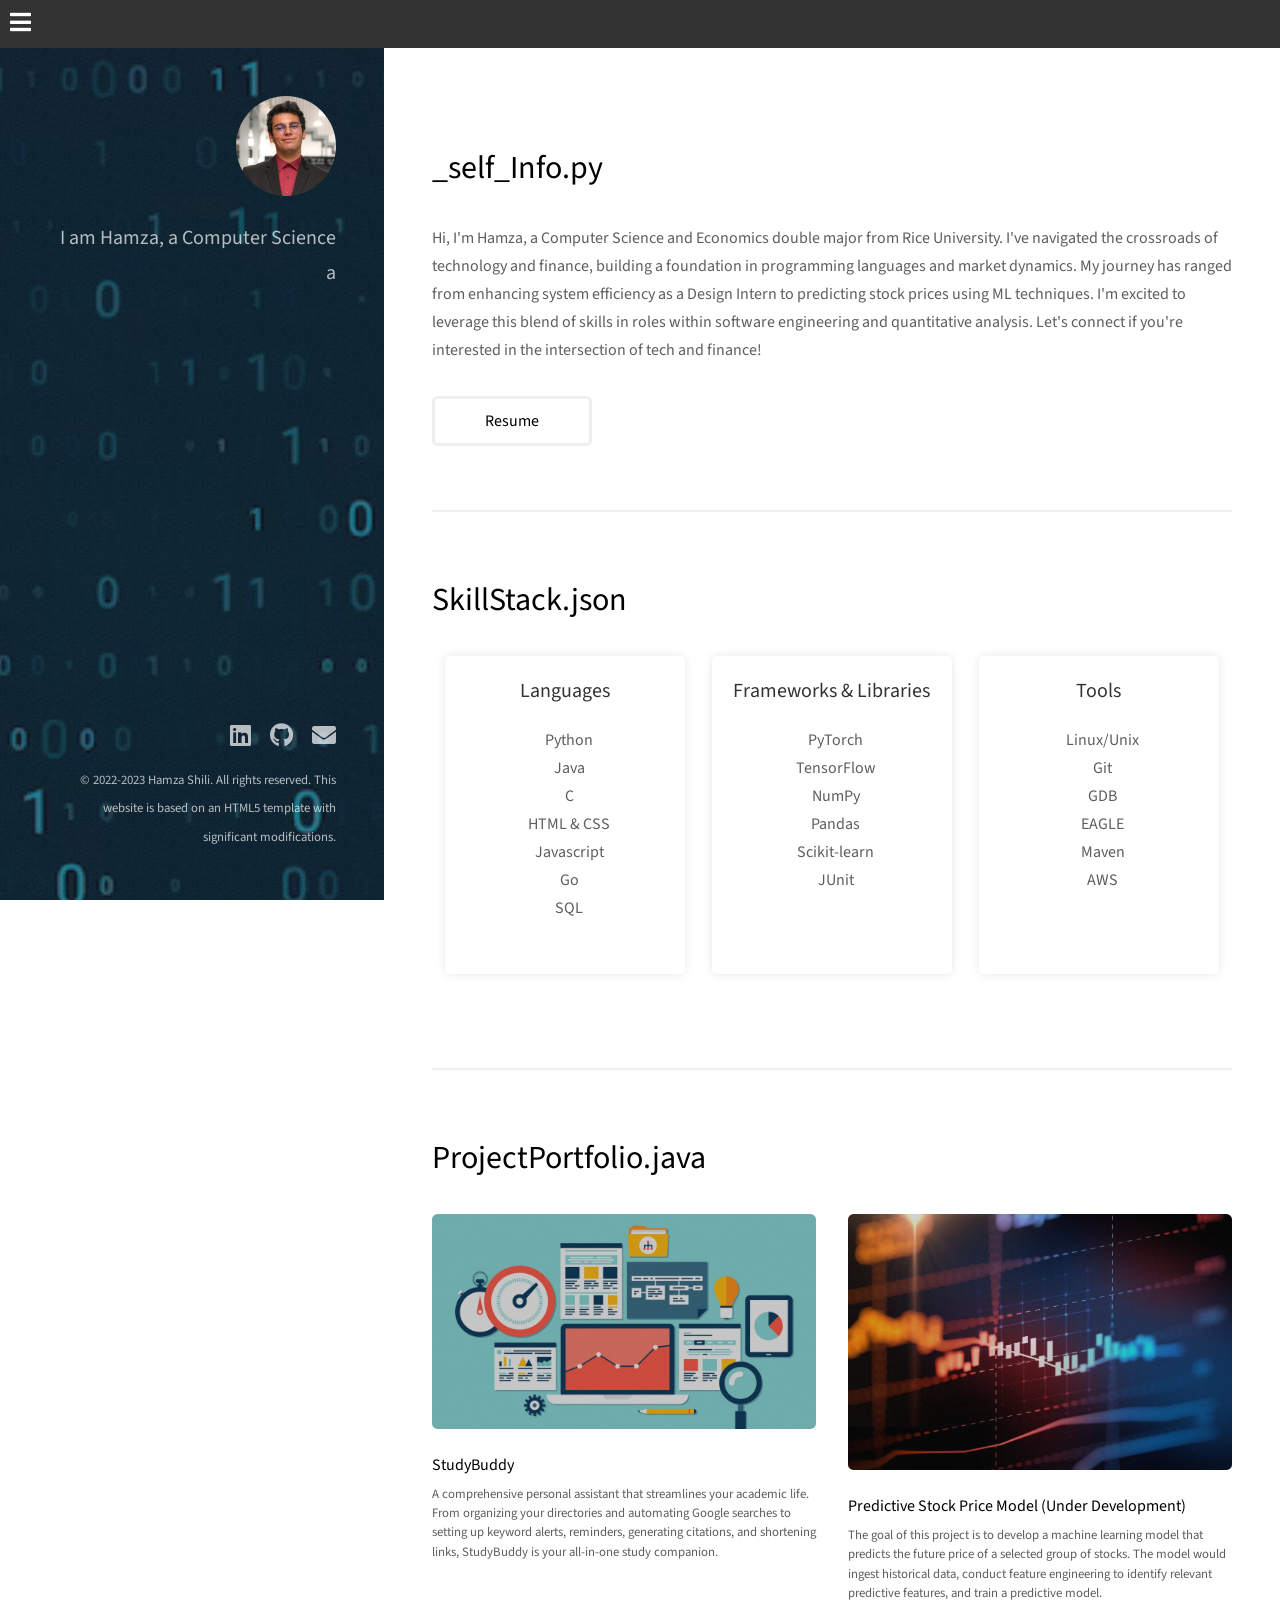
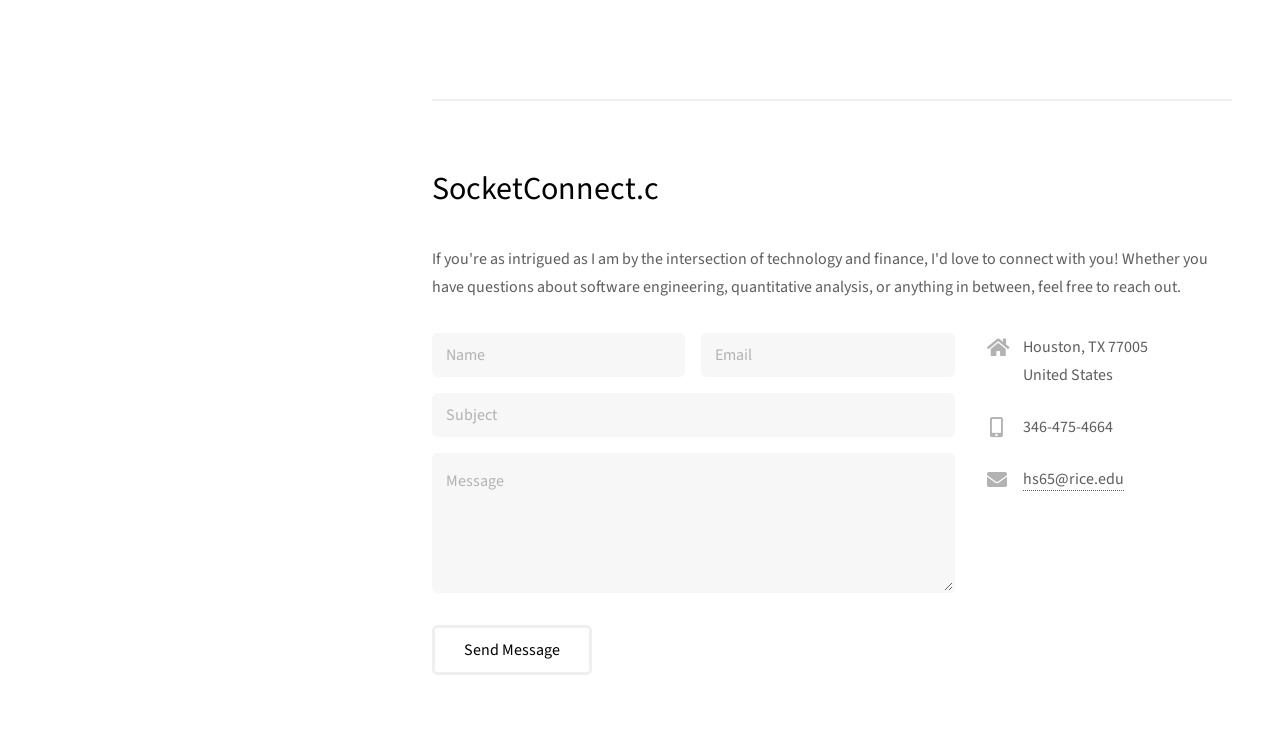
==== index.html @ 16d00c51 "final commit" ====
<!DOCTYPE HTML>

<html>
	<head>
		<title>Hamza's Code Hub</title>
		<meta charset="utf-8" />
		<meta name="viewport" content="width=device-width, initial-scale=1, user-scalable=no" />
		<link rel="stylesheet" href="assets/css/main.css" />
	</head>
	<body class="is-preload">

		<!-- Navigation -->
		<div class="sticky-navbar">
			<nav class="navbar">
				<div class="hamburger" onclick="toggleMenu()">
					<i class="fa fa-bars"></i>
				</div>
				<ul class="nav-menu" id="nav-menu">
					<li class="nav-item"><a href="#one" class="nav-link">_self_Info.py</a></li>
					<li class="nav-item"><a href="#four" class="nav-link">SkillStack.json</a></li>
					<li class="nav-item"><a href="#two" class="nav-link">ProjectPortfolio.java</a></li>
					<li class="nav-item"><a href="#three" class="nav-link">SocketConnect.c</a></li>
				</ul>
			</nav>
		</div>

		<!-- Header -->
			<header id="header">
				<div class="inner">
					<a href="#" class="image avatar"><img src="images/avatar.jpeg" alt="" /></a>
					<h1 id="typing"> </h1>
				</div>
			</header>

		<!-- Main -->
			<div id="main">

				<!-- One -->
					<section id="one">
						<header class="major">
							<h2>_self_Info.py</h2>
						</header>
						<p>
							Hi, I'm Hamza, a Computer Science and Economics double major from Rice
							 University. I've navigated the crossroads of technology and finance, 
							 building a foundation in programming languages and market dynamics. 
							 My journey has ranged from enhancing system efficiency as a Design 
							 Intern to predicting stock prices using ML techniques. I'm excited to 
							 leverage this blend of skills in roles within software engineering and 
							 quantitative analysis. Let's connect if you're interested in the intersection 
							  of tech and finance!
						</p>
						<ul class="actions">
							<li><a href="Resume Hamza Shili.pdf" class="button" target="_blank" rel="noopener">Resume</a></li>
						</ul>
					</section>

				<!-- four -->
				<section id="four">
					<header class="major">
						<h2>SkillStack.json</h2>
					</header>
					<section id="skills">
						<div class="skill-set">
							<div class="skill-card">
								<header class="minor">
									<h3>Languages</h3>
								</header>
								<ul>
									<li>Python</li>
									<li>Java</li>
									<li>C</li>
									<li>HTML & CSS</li>
									<li>Javascript</li>
									<li>Go</li>
									<li>SQL</li>
								</ul>
							</div>
							<div class="skill-card">
								<header class="minor">
									<h3>Frameworks & Libraries</h3>
								</header>
								<ul>
									<li>PyTorch</li>
									<li>TensorFlow</li>
									<li>NumPy</li>
									<li>Pandas</li>
									<li>Scikit-learn</li>
									<li>JUnit</li>
								</ul>
							</div>
							<div class="skill-card">
								<header class="minor">
									<h3>Tools</h3>
								</header>
								<ul>
									<li>Linux/Unix</li>
									<li>Git</li>
									<li>GDB</li>
									<li>EAGLE</li>
									<li>Maven</li>
									<li>AWS</li>
								</ul>
							</div>
						</div>
					</section>
				</section>

				<!-- Two -->
					<section id="two">
						<header class="major">
							<h2>ProjectPortfolio.java</h2>
						</header>
						<div class="row">
							<article class="col-6 col-12-xsmall work-item">
								<a href="https://github.com/HamzaShili65/StudyBuddy" class="image fit thumb"><img src="images/thumbs/01.jpg" alt="" /></a>
								<h3>StudyBuddy</h3>
								<p>A comprehensive personal assistant that streamlines your academic life. From organizing your directories and automating Google searches to setting up keyword alerts, reminders, generating citations, and shortening links, StudyBuddy is your all-in-one study companion.</p>
							</article>
							<article class="col-6 col-12-xsmall work-item">
								<a href="" class="image fit thumb"><img src="images/thumbs/02.jpg" alt="" /></a>
								<h3>Predictive Stock Price Model (Under Development)</h3>
								<p>The goal of this project is to develop a machine learning model that predicts the future price of a selected group of stocks. The model would ingest historical data, conduct feature engineering to identify relevant predictive features, and train a predictive model.</p>
							</article>
						</div>
					</section>

				<!-- Three -->
					<section id="three">
						<header class="major">
							<h2>SocketConnect.c</h2>
						</header>
						<p>If you're as intrigued as I am by the intersection of technology and finance, I'd love to connect with you! Whether you have questions about software engineering, quantitative analysis, or anything in between, feel free to reach out.</p>
						<div class="row">
							<div class="col-8 col-12-small">
								<form method="post" action="#">
									<div class="row gtr-uniform gtr-50">
										<div class="col-6 col-12-xsmall"><input type="text" name="name" id="name" placeholder="Name" /></div>
										<div class="col-6 col-12-xsmall"><input type="email" name="email" id="email" placeholder="Email" /></div>
										<div class="col-12 col-12-xsmall"><input type="text" name="subject" id="subject" placeholder="Subject" /></div>										<div class="col-12"><textarea name="message" id="message" placeholder="Message" rows="4"></textarea></div>
									</div>
								</form>
								<ul class="actions">
									<li><input type="submit" value="Send Message" /></li>
								</ul>
							</div>
							<div class="col-4 col-12-small">
								<ul class="labeled-icons">
									<li>
										<h3 class="icon solid fa-home"><span class="label">Address</span></h3>
										Houston, TX 77005<br />
										United States
									</li>
									<li>
										<h3 class="icon solid fa-mobile-alt"><span class="label">Phone</span></h3>
										346-475-4664
									</li>
									<li>
										<h3 class="icon solid fa-envelope"><span class="label">Email</span></h3>
										<a href="#">hs65@rice.edu</a>
									</li>
								</ul>
							</div>
						</div>

					</section>

			</div>

		<!-- Footer -->
			<footer id="footer">
				<div class="inner">
					<ul class="icons">
						<li><a href="https://www.linkedin.com/in/hamza-elmokhtar/" class="icon brands fa-linkedin"><span class="label">LinkedIn</span></a></li>
						<li><a href="https://github.com/HamzaShili65" class="icon brands fa-github"><span class="label">Github</span></a></li>
						<li><a href="mailto:hs65@rice.edu" class="icon solid fa-envelope"><span class="label">Email</span></a></li>
					</ul>
					<ul class="copyright">
						<li>&copy; 2022-2023 Hamza Shili. All rights reserved. This website is based on an HTML5 template with significant modifications.
						</li>
					</ul>
				</div>
			</footer>

		<!-- Scripts -->
			<script src="assets/js/jquery.min.js"></script>
			<script src="assets/js/jquery.poptrox.min.js"></script>
			<script src="assets/js/browser.min.js"></script>
			<script src="assets/js/breakpoints.min.js"></script>
			<script src="assets/js/util.js"></script>
			<script src="assets/js/main.js"></script>

	</body>
</html>
---- assets/css/main.css ----
@import url("fontawesome-all.min.css");
@import url("https://fonts.googleapis.com/css?family=Source+Sans+Pro:400,400italic");





html, body, div, span, applet, object,
iframe, h1, h2, h3, h4, h5, h6, p, blockquote,
pre, a, abbr, acronym, address, big, cite,
code, del, dfn, em, img, ins, kbd, q, s, samp,
small, strike, strong, sub, sup, tt, var, b,
u, i, center, dl, dt, dd, ol, ul, li, fieldset,
form, label, legend, table, caption, tbody,
tfoot, thead, tr, th, td, article, aside,
canvas, details, embed, figure, figcaption,
footer, header, hgroup, menu, nav, output, ruby,
section, summary, time, mark, audio, video {
	margin: 0;
	padding: 0;
	border: 0;
	font-size: 100%;
	font: inherit;
	vertical-align: baseline;}

article, aside, details, figcaption, figure,
footer, header, hgroup, menu, nav, section {
	display: block;}

body {
	line-height: 1;
}

ol, ul {
	list-style: none;
}

blockquote, q {
	quotes: none;
}

	blockquote:before, blockquote:after, q:before, q:after {
		content: '';
		content: none;
	}

table {
	border-collapse: collapse;
	border-spacing: 0;
}

body {
	-webkit-text-size-adjust: none;
}

mark {
	background-color: transparent;
	color: inherit;
}

input::-moz-focus-inner {
	border: 0;
	padding: 0;
}

input, select, textarea {
	-moz-appearance: none;
	-webkit-appearance: none;
	-ms-appearance: none;
	appearance: none;
}

/* Navigation bar */
.sticky-navbar {
    position: sticky;
    top: 0;
	z-index: 1;
}

.navbar {
    display: flex;
    justify-content: space-between;
    padding: 10px;
    background-color: #333;
    color: #fff;
}

.hamburger {
    cursor: pointer;
    color: #fff;
    font-size: 24px;
}

.nav-menu {
    list-style: none;
    padding-left: 0;
}


.nav-link {
    color: #fff;
    text-decoration: none;
}

/* Styles for larger screens */
@media (min-width: 769px) {
    .hamburger {
        display: block;
    }
    .nav-menu {
        display: flex;
        flex-direction: row;
        justify-content: space-between;
        align-items: left;
        width: 100%;
    }
    .nav-item {
        margin-right: 20px;
        margin-bottom: 0;
    }
}

/* Styles for small screens */
@media (max-width: 768px) {
    .hamburger {
        display: block; 
    }
	.nav-menu {
        display: flex;
        flex-direction: column;
        justify-content: space-between;
        align-items: center;
        width: 100%;
    }
    .nav-item {
        margin-right: 20px;
        margin-bottom: 0;
    }
}  

/* Skills */
.skill-set {
    display: flex;
    justify-content: space-around;
    flex-wrap: wrap;
    text-align: center;
}

.skill-card {
    background-color: #fff;
    box-shadow: 0px 0px 10px rgba(0, 0, 0, 0.1);
    border-radius: 5px;
    width: 30%;
    margin-bottom: 30px;
    padding: 20px;
    transition: transform .2s;
}

.skill-card:hover {
    transform: scale(1.03);
}

.skill-card ul {
    list-style: none;
    padding: 0;
}

.minor h3 {
    color: #333;
}

@media (max-width: 768px) {
    .skill-card {
        width: 90%;
    }
}

/* Basic */

	html {
		box-sizing: border-box;
	}

	*, *:before, *:after {
		box-sizing: inherit;
	}

	body {
		background: #fff;
	}

		body.is-preload *, body.is-preload *:before, body.is-preload *:after {
			-moz-animation: none !important;
			-webkit-animation: none !important;
			-ms-animation: none !important;
			animation: none !important;
			-moz-transition: none !important;
			-webkit-transition: none !important;
			-ms-transition: none !important;
			transition: none !important;
		}

	body, input, select, textarea {
		color: #5f5d5d;
		font-family: "Source Sans Pro", Helvetica, sans-serif;
		font-size: 16pt;
		font-weight: 400;
		line-height: 1.75em;
	}

	a {
		-moz-transition: color 0.2s ease-in-out, border-color 0.2s ease-in-out;
		-webkit-transition: color 0.2s ease-in-out, border-color 0.2s ease-in-out;
		-ms-transition: color 0.2s ease-in-out, border-color 0.2s ease-in-out;
		transition: color 0.2s ease-in-out, border-color 0.2s ease-in-out;
		border-bottom: dotted 1px;
		color: #bb9c22;
		text-decoration: none;
	}

		a:hover {
			border-bottom-color: transparent;
			color: #bb9c22 !important;
			text-decoration: none;
		}

	strong, b {
		color: black;
		font-weight: 400;
	}

	em, i {
		font-style: italic;
	}

	p {
		margin: 0 0 2em 0;
	}

	h1, h2, h3, h4, h5, h6 {
		color: black;
		font-weight: 400;
		line-height: 1em;
		margin: 0 0 1em 0;
	}

		h1 a, h2 a, h3 a, h4 a, h5 a, h6 a {
			color: inherit;
			text-decoration: none;
		}

	h1 {
		font-size: 2em;
		line-height: 1.5em;
	}

	h2 {
		font-size: 1.5em;
		line-height: 1.5em;
	}

	h3 {
		font-size: 1.25em;
		line-height: 1.5em;
	}

	h4 {
		font-size: 1.1em;
		line-height: 1.5em;
	}

	h5 {
		font-size: 0.9em;
		line-height: 1.5em;
	}

	h6 {
		font-size: 0.7em;
		line-height: 1.5em;
	}

	sub {
		font-size: 0.8em;
		position: relative;
		top: 0.5em;
	}

	sup {
		font-size: 0.8em;
		position: relative;
		top: -0.5em;
	}

	hr {
		border: 0;
		border-bottom: solid 2px #efefef;
		margin: 2em 0;
	}

		hr.major {
			margin: 3em 0;
		}

	blockquote {
		border-left: solid 6px #efefef;
		font-style: italic;
		margin: 0 0 2em 0;
		padding: 0.5em 0 0.5em 1.5em;
	}

	code {
		background: #f7f7f7;
		border-radius: 0.35em;
		border: solid 2px #efefef;
		font-family: "Courier New", monospace;
		font-size: 0.9em;
		margin: 0 0.25em;
		padding: 0.25em 0.65em;
	}

	pre {
		-webkit-overflow-scrolling: touch;
		font-family: "Courier New", monospace;
		font-size: 0.9em;
		margin: 0 0 2em 0;
	}

		pre code {
			display: block;
			line-height: 1.75em;
			padding: 1em 1.5em;
			overflow-x: auto;
		}

	.align-left {
		text-align: left;
	}

	.align-center {
		text-align: center;
	}

	.align-right {
		text-align: right;
	}

/* Container */

	.container {
		margin: 0 auto;
		max-width: calc(100% - 4em);
		width: 100%;
	}

		.container.xsmall {
			width: 25%;
		}

		.container.small {
			width: 50%;
		}

		.container.medium {
			width: 75%;
		}

		.container.large {
			width: 125%;
		}

		.container.xlarge {
			width: 150%;
		}

		.container.max {
			width: 100%;
		}

		@media screen and (max-width: 980px) {

			.container {
				width: 100% !important;
				max-width: 100% !important;
			}

		}

		@media screen and (max-width: 480px) {

			.container {
				max-width: calc(100% - 3em);
			}

		}

/* Row */

	.row {
		display: flex;
		flex-wrap: wrap;
		box-sizing: border-box;
		align-items: stretch;
	}

		.row > * {
			box-sizing: border-box;
		}

		.row.gtr-uniform > * > :last-child {
			margin-bottom: 0;
		}

		.row.aln-left {
			justify-content: flex-start;
		}

		.row.aln-center {
			justify-content: center;
		}

		.row.aln-right {
			justify-content: flex-end;
		}

		.row.aln-top {
			align-items: flex-start;
		}

		.row.aln-middle {
			align-items: center;
		}

		.row.aln-bottom {
			align-items: flex-end;
		}

		.row > .imp {
			order: -1;
		}

		.row > .col-1 {
			width: 8.33333%;
		}

		.row > .off-1 {
			margin-left: 8.33333%;
		}

		.row > .col-2 {
			width: 16.66667%;
		}

		.row > .off-2 {
			margin-left: 16.66667%;
		}

		.row > .col-3 {
			width: 25%;
		}

		.row > .off-3 {
			margin-left: 25%;
		}

		.row > .col-4 {
			width: 33.33333%;
		}

		.row > .off-4 {
			margin-left: 33.33333%;
		}

		.row > .col-5 {
			width: 41.66667%;
		}

		.row > .off-5 {
			margin-left: 41.66667%;
		}

		.row > .col-6 {
			width: 50%;
		}

		.row > .off-6 {
			margin-left: 50%;
		}

		.row > .col-7 {
			width: 58.33333%;
		}

		.row > .off-7 {
			margin-left: 58.33333%;
		}

		.row > .col-8 {
			width: 66.66667%;
		}

		.row > .off-8 {
			margin-left: 66.66667%;
		}

		.row > .col-9 {
			width: 75%;
		}

		.row > .off-9 {
			margin-left: 75%;
		}

		.row > .col-10 {
			width: 83.33333%;
		}

		.row > .off-10 {
			margin-left: 83.33333%;
		}

		.row > .col-11 {
			width: 91.66667%;
		}

		.row > .off-11 {
			margin-left: 91.66667%;
		}

		.row > .col-12 {
			width: 100%;
		}

		.row > .off-12 {
			margin-left: 100%;
		}

		.row.gtr-0 {
			margin-top: 0;
			margin-left: 0em;
		}

			.row.gtr-0 > * {
				padding: 0 0 0 0em;
			}

			.row.gtr-0.gtr-uniform {
				margin-top: 0em;
			}

				.row.gtr-0.gtr-uniform > * {
					padding-top: 0em;
				}

		.row.gtr-25 {
			margin-top: 0;
			margin-left: -0.625em;
		}

			.row.gtr-25 > * {
				padding: 0 0 0 0.625em;
			}

			.row.gtr-25.gtr-uniform {
				margin-top: -0.625em;
			}

				.row.gtr-25.gtr-uniform > * {
					padding-top: 0.625em;
				}

		.row.gtr-50 {
			margin-top: 0;
			margin-left: -1.25em;
		}

			.row.gtr-50 > * {
				padding: 0 0 0 1.25em;
			}

			.row.gtr-50.gtr-uniform {
				margin-top: -1.25em;
			}

				.row.gtr-50.gtr-uniform > * {
					padding-top: 1.25em;
				}

		.row {
			margin-top: 0;
			margin-left: -2.5em;
		}

			.row > * {
				padding: 0 0 0 2.5em;
			}

			.row.gtr-uniform {
				margin-top: -2.5em;
			}

				.row.gtr-uniform > * {
					padding-top: 2.5em;
				}

		.row.gtr-150 {
			margin-top: 0;
			margin-left: -3.75em;
		}

			.row.gtr-150 > * {
				padding: 0 0 0 3.75em;
			}

			.row.gtr-150.gtr-uniform {
				margin-top: -3.75em;
			}

				.row.gtr-150.gtr-uniform > * {
					padding-top: 3.75em;
				}

		.row.gtr-200 {
			margin-top: 0;
			margin-left: -5em;
		}

			.row.gtr-200 > * {
				padding: 0 0 0 5em;
			}

			.row.gtr-200.gtr-uniform {
				margin-top: -5em;
			}

				.row.gtr-200.gtr-uniform > * {
					padding-top: 5em;
				}

		@media screen and (max-width: 1800px) {

			.row {
				display: flex;
				flex-wrap: wrap;
				box-sizing: border-box;
				align-items: stretch;
			}

				.row > * {
					box-sizing: border-box;
				}

				.row.gtr-uniform > * > :last-child {
					margin-bottom: 0;
				}

				.row.aln-left {
					justify-content: flex-start;
				}

				.row.aln-center {
					justify-content: center;
				}

				.row.aln-right {
					justify-content: flex-end;
				}

				.row.aln-top {
					align-items: flex-start;
				}

				.row.aln-middle {
					align-items: center;
				}

				.row.aln-bottom {
					align-items: flex-end;
				}

				.row > .imp-xlarge {
					order: -1;
				}

				.row > .col-1-xlarge {
					width: 8.33333%;
				}

				.row > .off-1-xlarge {
					margin-left: 8.33333%;
				}

				.row > .col-2-xlarge {
					width: 16.66667%;
				}

				.row > .off-2-xlarge {
					margin-left: 16.66667%;
				}

				.row > .col-3-xlarge {
					width: 25%;
				}

				.row > .off-3-xlarge {
					margin-left: 25%;
				}

				.row > .col-4-xlarge {
					width: 33.33333%;
				}

				.row > .off-4-xlarge {
					margin-left: 33.33333%;
				}

				.row > .col-5-xlarge {
					width: 41.66667%;
				}

				.row > .off-5-xlarge {
					margin-left: 41.66667%;
				}

				.row > .col-6-xlarge {
					width: 50%;
				}

				.row > .off-6-xlarge {
					margin-left: 50%;
				}

				.row > .col-7-xlarge {
					width: 58.33333%;
				}

				.row > .off-7-xlarge {
					margin-left: 58.33333%;
				}

				.row > .col-8-xlarge {
					width: 66.66667%;
				}

				.row > .off-8-xlarge {
					margin-left: 66.66667%;
				}

				.row > .col-9-xlarge {
					width: 75%;
				}

				.row > .off-9-xlarge {
					margin-left: 75%;
				}

				.row > .col-10-xlarge {
					width: 83.33333%;
				}

				.row > .off-10-xlarge {
					margin-left: 83.33333%;
				}

				.row > .col-11-xlarge {
					width: 91.66667%;
				}

				.row > .off-11-xlarge {
					margin-left: 91.66667%;
				}

				.row > .col-12-xlarge {
					width: 100%;
				}

				.row > .off-12-xlarge {
					margin-left: 100%;
				}

				.row.gtr-0 {
					margin-top: 0;
					margin-left: 0em;
				}

					.row.gtr-0 > * {
						padding: 0 0 0 0em;
					}

					.row.gtr-0.gtr-uniform {
						margin-top: 0em;
					}

						.row.gtr-0.gtr-uniform > * {
							padding-top: 0em;
						}

				.row.gtr-25 {
					margin-top: 0;
					margin-left: -0.625em;
				}

					.row.gtr-25 > * {
						padding: 0 0 0 0.625em;
					}

					.row.gtr-25.gtr-uniform {
						margin-top: -0.625em;
					}

						.row.gtr-25.gtr-uniform > * {
							padding-top: 0.625em;
						}

				.row.gtr-50 {
					margin-top: 0;
					margin-left: -1.25em;
				}

					.row.gtr-50 > * {
						padding: 0 0 0 1.25em;
					}

					.row.gtr-50.gtr-uniform {
						margin-top: -1.25em;
					}

						.row.gtr-50.gtr-uniform > * {
							padding-top: 1.25em;
						}

				.row {
					margin-top: 0;
					margin-left: -2.5em;
				}

					.row > * {
						padding: 0 0 0 2.5em;
					}

					.row.gtr-uniform {
						margin-top: -2.5em;
					}

						.row.gtr-uniform > * {
							padding-top: 2.5em;
						}

				.row.gtr-150 {
					margin-top: 0;
					margin-left: -3.75em;
				}

					.row.gtr-150 > * {
						padding: 0 0 0 3.75em;
					}

					.row.gtr-150.gtr-uniform {
						margin-top: -3.75em;
					}

						.row.gtr-150.gtr-uniform > * {
							padding-top: 3.75em;
						}

				.row.gtr-200 {
					margin-top: 0;
					margin-left: -5em;
				}

					.row.gtr-200 > * {
						padding: 0 0 0 5em;
					}

					.row.gtr-200.gtr-uniform {
						margin-top: -5em;
					}

						.row.gtr-200.gtr-uniform > * {
							padding-top: 5em;
						}

		}

		@media screen and (max-width: 1280px) {

			.row {
				display: flex;
				flex-wrap: wrap;
				box-sizing: border-box;
				align-items: stretch;
			}

				.row > * {
					box-sizing: border-box;
				}

				.row.gtr-uniform > * > :last-child {
					margin-bottom: 0;
				}

				.row.aln-left {
					justify-content: flex-start;
				}

				.row.aln-center {
					justify-content: center;
				}

				.row.aln-right {
					justify-content: flex-end;
				}

				.row.aln-top {
					align-items: flex-start;
				}

				.row.aln-middle {
					align-items: center;
				}

				.row.aln-bottom {
					align-items: flex-end;
				}

				.row > .imp-large {
					order: -1;
				}

				.row > .col-1-large {
					width: 8.33333%;
				}

				.row > .off-1-large {
					margin-left: 8.33333%;
				}

				.row > .col-2-large {
					width: 16.66667%;
				}

				.row > .off-2-large {
					margin-left: 16.66667%;
				}

				.row > .col-3-large {
					width: 25%;
				}

				.row > .off-3-large {
					margin-left: 25%;
				}

				.row > .col-4-large {
					width: 33.33333%;
				}

				.row > .off-4-large {
					margin-left: 33.33333%;
				}

				.row > .col-5-large {
					width: 41.66667%;
				}

				.row > .off-5-large {
					margin-left: 41.66667%;
				}

				.row > .col-6-large {
					width: 50%;
				}

				.row > .off-6-large {
					margin-left: 50%;
				}

				.row > .col-7-large {
					width: 58.33333%;
				}

				.row > .off-7-large {
					margin-left: 58.33333%;
				}

				.row > .col-8-large {
					width: 66.66667%;
				}

				.row > .off-8-large {
					margin-left: 66.66667%;
				}

				.row > .col-9-large {
					width: 75%;
				}

				.row > .off-9-large {
					margin-left: 75%;
				}

				.row > .col-10-large {
					width: 83.33333%;
				}

				.row > .off-10-large {
					margin-left: 83.33333%;
				}

				.row > .col-11-large {
					width: 91.66667%;
				}

				.row > .off-11-large {
					margin-left: 91.66667%;
				}

				.row > .col-12-large {
					width: 100%;
				}

				.row > .off-12-large {
					margin-left: 100%;
				}

				.row.gtr-0 {
					margin-top: 0;
					margin-left: 0em;
				}

					.row.gtr-0 > * {
						padding: 0 0 0 0em;
					}

					.row.gtr-0.gtr-uniform {
						margin-top: 0em;
					}

						.row.gtr-0.gtr-uniform > * {
							padding-top: 0em;
						}

				.row.gtr-25 {
					margin-top: 0;
					margin-left: -0.5em;
				}

					.row.gtr-25 > * {
						padding: 0 0 0 0.5em;
					}

					.row.gtr-25.gtr-uniform {
						margin-top: -0.5em;
					}

						.row.gtr-25.gtr-uniform > * {
							padding-top: 0.5em;
						}

				.row.gtr-50 {
					margin-top: 0;
					margin-left: -1em;
				}

					.row.gtr-50 > * {
						padding: 0 0 0 1em;
					}

					.row.gtr-50.gtr-uniform {
						margin-top: -1em;
					}

						.row.gtr-50.gtr-uniform > * {
							padding-top: 1em;
						}

				.row {
					margin-top: 0;
					margin-left: -2em;
				}

					.row > * {
						padding: 0 0 0 2em;
					}

					.row.gtr-uniform {
						margin-top: -2em;
					}

						.row.gtr-uniform > * {
							padding-top: 2em;
						}

				.row.gtr-150 {
					margin-top: 0;
					margin-left: -3em;
				}

					.row.gtr-150 > * {
						padding: 0 0 0 3em;
					}

					.row.gtr-150.gtr-uniform {
						margin-top: -3em;
					}

						.row.gtr-150.gtr-uniform > * {
							padding-top: 3em;
						}

				.row.gtr-200 {
					margin-top: 0;
					margin-left: -4em;
				}

					.row.gtr-200 > * {
						padding: 0 0 0 4em;
					}

					.row.gtr-200.gtr-uniform {
						margin-top: -4em;
					}

						.row.gtr-200.gtr-uniform > * {
							padding-top: 4em;
						}

		}

		@media screen and (max-width: 980px) {

			.row {
				display: flex;
				flex-wrap: wrap;
				box-sizing: border-box;
				align-items: stretch;
			}

				.row > * {
					box-sizing: border-box;
				}

				.row.gtr-uniform > * > :last-child {
					margin-bottom: 0;
				}

				.row.aln-left {
					justify-content: flex-start;
				}

				.row.aln-center {
					justify-content: center;
				}

				.row.aln-right {
					justify-content: flex-end;
				}

				.row.aln-top {
					align-items: flex-start;
				}

				.row.aln-middle {
					align-items: center;
				}

				.row.aln-bottom {
					align-items: flex-end;
				}

				.row > .imp-medium {
					order: -1;
				}

				.row > .col-1-medium {
					width: 8.33333%;
				}

				.row > .off-1-medium {
					margin-left: 8.33333%;
				}

				.row > .col-2-medium {
					width: 16.66667%;
				}

				.row > .off-2-medium {
					margin-left: 16.66667%;
				}

				.row > .col-3-medium {
					width: 25%;
				}

				.row > .off-3-medium {
					margin-left: 25%;
				}

				.row > .col-4-medium {
					width: 33.33333%;
				}

				.row > .off-4-medium {
					margin-left: 33.33333%;
				}

				.row > .col-5-medium {
					width: 41.66667%;
				}

				.row > .off-5-medium {
					margin-left: 41.66667%;
				}

				.row > .col-6-medium {
					width: 50%;
				}

				.row > .off-6-medium {
					margin-left: 50%;
				}

				.row > .col-7-medium {
					width: 58.33333%;
				}

				.row > .off-7-medium {
					margin-left: 58.33333%;
				}

				.row > .col-8-medium {
					width: 66.66667%;
				}

				.row > .off-8-medium {
					margin-left: 66.66667%;
				}

				.row > .col-9-medium {
					width: 75%;
				}

				.row > .off-9-medium {
					margin-left: 75%;
				}

				.row > .col-10-medium {
					width: 83.33333%;
				}

				.row > .off-10-medium {
					margin-left: 83.33333%;
				}

				.row > .col-11-medium {
					width: 91.66667%;
				}

				.row > .off-11-medium {
					margin-left: 91.66667%;
				}

				.row > .col-12-medium {
					width: 100%;
				}

				.row > .off-12-medium {
					margin-left: 100%;
				}

				.row.gtr-0 {
					margin-top: 0;
					margin-left: 0em;
				}

					.row.gtr-0 > * {
						padding: 0 0 0 0em;
					}

					.row.gtr-0.gtr-uniform {
						margin-top: 0em;
					}

						.row.gtr-0.gtr-uniform > * {
							padding-top: 0em;
						}

				.row.gtr-25 {
					margin-top: 0;
					margin-left: -0.5em;
				}

					.row.gtr-25 > * {
						padding: 0 0 0 0.5em;
					}

					.row.gtr-25.gtr-uniform {
						margin-top: -0.5em;
					}

						.row.gtr-25.gtr-uniform > * {
							padding-top: 0.5em;
						}

				.row.gtr-50 {
					margin-top: 0;
					margin-left: -1em;
				}

					.row.gtr-50 > * {
						padding: 0 0 0 1em;
					}

					.row.gtr-50.gtr-uniform {
						margin-top: -1em;
					}

						.row.gtr-50.gtr-uniform > * {
							padding-top: 1em;
						}

				.row {
					margin-top: 0;
					margin-left: -2em;
				}

					.row > * {
						padding: 0 0 0 2em;
					}

					.row.gtr-uniform {
						margin-top: -2em;
					}

						.row.gtr-uniform > * {
							padding-top: 2em;
						}

				.row.gtr-150 {
					margin-top: 0;
					margin-left: -3em;
				}

					.row.gtr-150 > * {
						padding: 0 0 0 3em;
					}

					.row.gtr-150.gtr-uniform {
						margin-top: -3em;
					}

						.row.gtr-150.gtr-uniform > * {
							padding-top: 3em;
						}

				.row.gtr-200 {
					margin-top: 0;
					margin-left: -4em;
				}

					.row.gtr-200 > * {
						padding: 0 0 0 4em;
					}

					.row.gtr-200.gtr-uniform {
						margin-top: -4em;
					}

						.row.gtr-200.gtr-uniform > * {
							padding-top: 4em;
						}

		}

		@media screen and (max-width: 736px) {

			.row {
				display: flex;
				flex-wrap: wrap;
				box-sizing: border-box;
				align-items: stretch;
			}

				.row > * {
					box-sizing: border-box;
				}

				.row.gtr-uniform > * > :last-child {
					margin-bottom: 0;
				}

				.row.aln-left {
					justify-content: flex-start;
				}

				.row.aln-center {
					justify-content: center;
				}

				.row.aln-right {
					justify-content: flex-end;
				}

				.row.aln-top {
					align-items: flex-start;
				}

				.row.aln-middle {
					align-items: center;
				}

				.row.aln-bottom {
					align-items: flex-end;
				}

				.row > .imp-small {
					order: -1;
				}

				.row > .col-1-small {
					width: 8.33333%;
				}

				.row > .off-1-small {
					margin-left: 8.33333%;
				}

				.row > .col-2-small {
					width: 16.66667%;
				}

				.row > .off-2-small {
					margin-left: 16.66667%;
				}

				.row > .col-3-small {
					width: 25%;
				}

				.row > .off-3-small {
					margin-left: 25%;
				}

				.row > .col-4-small {
					width: 33.33333%;
				}

				.row > .off-4-small {
					margin-left: 33.33333%;
				}

				.row > .col-5-small {
					width: 41.66667%;
				}

				.row > .off-5-small {
					margin-left: 41.66667%;
				}

				.row > .col-6-small {
					width: 50%;
				}

				.row > .off-6-small {
					margin-left: 50%;
				}

				.row > .col-7-small {
					width: 58.33333%;
				}

				.row > .off-7-small {
					margin-left: 58.33333%;
				}

				.row > .col-8-small {
					width: 66.66667%;
				}

				.row > .off-8-small {
					margin-left: 66.66667%;
				}

				.row > .col-9-small {
					width: 75%;
				}

				.row > .off-9-small {
					margin-left: 75%;
				}

				.row > .col-10-small {
					width: 83.33333%;
				}

				.row > .off-10-small {
					margin-left: 83.33333%;
				}

				.row > .col-11-small {
					width: 91.66667%;
				}

				.row > .off-11-small {
					margin-left: 91.66667%;
				}

				.row > .col-12-small {
					width: 100%;
				}

				.row > .off-12-small {
					margin-left: 100%;
				}

				.row.gtr-0 {
					margin-top: 0;
					margin-left: 0em;
				}

					.row.gtr-0 > * {
						padding: 0 0 0 0em;
					}

					.row.gtr-0.gtr-uniform {
						margin-top: 0em;
					}

						.row.gtr-0.gtr-uniform > * {
							padding-top: 0em;
						}

				.row.gtr-25 {
					margin-top: 0;
					margin-left: -0.375em;
				}

					.row.gtr-25 > * {
						padding: 0 0 0 0.375em;
					}

					.row.gtr-25.gtr-uniform {
						margin-top: -0.375em;
					}

						.row.gtr-25.gtr-uniform > * {
							padding-top: 0.375em;
						}

				.row.gtr-50 {
					margin-top: 0;
					margin-left: -0.75em;
				}

					.row.gtr-50 > * {
						padding: 0 0 0 0.75em;
					}

					.row.gtr-50.gtr-uniform {
						margin-top: -0.75em;
					}

						.row.gtr-50.gtr-uniform > * {
							padding-top: 0.75em;
						}

				.row {
					margin-top: 0;
					margin-left: -1.5em;
				}

					.row > * {
						padding: 0 0 0 1.5em;
					}

					.row.gtr-uniform {
						margin-top: -1.5em;
					}

						.row.gtr-uniform > * {
							padding-top: 1.5em;
						}

				.row.gtr-150 {
					margin-top: 0;
					margin-left: -2.25em;
				}

					.row.gtr-150 > * {
						padding: 0 0 0 2.25em;
					}

					.row.gtr-150.gtr-uniform {
						margin-top: -2.25em;
					}

						.row.gtr-150.gtr-uniform > * {
							padding-top: 2.25em;
						}

				.row.gtr-200 {
					margin-top: 0;
					margin-left: -3em;
				}

					.row.gtr-200 > * {
						padding: 0 0 0 3em;
					}

					.row.gtr-200.gtr-uniform {
						margin-top: -3em;
					}

						.row.gtr-200.gtr-uniform > * {
							padding-top: 3em;
						}

		}

		@media screen and (max-width: 480px) {

			.row {
				display: flex;
				flex-wrap: wrap;
				box-sizing: border-box;
				align-items: stretch;
			}

				.row > * {
					box-sizing: border-box;
				}

				.row.gtr-uniform > * > :last-child {
					margin-bottom: 0;
				}

				.row.aln-left {
					justify-content: flex-start;
				}

				.row.aln-center {
					justify-content: center;
				}

				.row.aln-right {
					justify-content: flex-end;
				}

				.row.aln-top {
					align-items: flex-start;
				}

				.row.aln-middle {
					align-items: center;
				}

				.row.aln-bottom {
					align-items: flex-end;
				}

				.row > .imp-xsmall {
					order: -1;
				}

				.row > .col-1-xsmall {
					width: 8.33333%;
				}

				.row > .off-1-xsmall {
					margin-left: 8.33333%;
				}

				.row > .col-2-xsmall {
					width: 16.66667%;
				}

				.row > .off-2-xsmall {
					margin-left: 16.66667%;
				}

				.row > .col-3-xsmall {
					width: 25%;
				}

				.row > .off-3-xsmall {
					margin-left: 25%;
				}

				.row > .col-4-xsmall {
					width: 33.33333%;
				}

				.row > .off-4-xsmall {
					margin-left: 33.33333%;
				}

				.row > .col-5-xsmall {
					width: 41.66667%;
				}

				.row > .off-5-xsmall {
					margin-left: 41.66667%;
				}

				.row > .col-6-xsmall {
					width: 50%;
				}

				.row > .off-6-xsmall {
					margin-left: 50%;
				}

				.row > .col-7-xsmall {
					width: 58.33333%;
				}

				.row > .off-7-xsmall {
					margin-left: 58.33333%;
				}

				.row > .col-8-xsmall {
					width: 66.66667%;
				}

				.row > .off-8-xsmall {
					margin-left: 66.66667%;
				}

				.row > .col-9-xsmall {
					width: 75%;
				}

				.row > .off-9-xsmall {
					margin-left: 75%;
				}

				.row > .col-10-xsmall {
					width: 83.33333%;
				}

				.row > .off-10-xsmall {
					margin-left: 83.33333%;
				}

				.row > .col-11-xsmall {
					width: 91.66667%;
				}

				.row > .off-11-xsmall {
					margin-left: 91.66667%;
				}

				.row > .col-12-xsmall {
					width: 100%;
				}

				.row > .off-12-xsmall {
					margin-left: 100%;
				}

				.row.gtr-0 {
					margin-top: 0;
					margin-left: 0em;
				}

					.row.gtr-0 > * {
						padding: 0 0 0 0em;
					}

					.row.gtr-0.gtr-uniform {
						margin-top: 0em;
					}

						.row.gtr-0.gtr-uniform > * {
							padding-top: 0em;
						}

				.row.gtr-25 {
					margin-top: 0;
					margin-left: -0.375em;
				}

					.row.gtr-25 > * {
						padding: 0 0 0 0.375em;
					}

					.row.gtr-25.gtr-uniform {
						margin-top: -0.375em;
					}

						.row.gtr-25.gtr-uniform > * {
							padding-top: 0.375em;
						}

				.row.gtr-50 {
					margin-top: 0;
					margin-left: -0.75em;
				}

					.row.gtr-50 > * {
						padding: 0 0 0 0.75em;
					}

					.row.gtr-50.gtr-uniform {
						margin-top: -0.75em;
					}

						.row.gtr-50.gtr-uniform > * {
							padding-top: 0.75em;
						}

				.row {
					margin-top: 0;
					margin-left: -1.5em;
				}

					.row > * {
						padding: 0 0 0 1.5em;
					}

					.row.gtr-uniform {
						margin-top: -1.5em;
					}

						.row.gtr-uniform > * {
							padding-top: 1.5em;
						}

				.row.gtr-150 {
					margin-top: 0;
					margin-left: -2.25em;
				}

					.row.gtr-150 > * {
						padding: 0 0 0 2.25em;
					}

					.row.gtr-150.gtr-uniform {
						margin-top: -2.25em;
					}

						.row.gtr-150.gtr-uniform > * {
							padding-top: 2.25em;
						}

				.row.gtr-200 {
					margin-top: 0;
					margin-left: -3em;
				}

					.row.gtr-200 > * {
						padding: 0 0 0 3em;
					}

					.row.gtr-200.gtr-uniform {
						margin-top: -3em;
					}

						.row.gtr-200.gtr-uniform > * {
							padding-top: 3em;
						}

		}

/* Section/Article */

	section.special, article.special {
		text-align: center;
	}

	header p {
		color: #b2b2b2;
		position: relative;
		margin: 0 0 1.5em 0;
	}

	header h2 + p {
		font-size: 1.25em;
		margin-top: -1em;
		line-height: 1.5em;
	}

	header h3 + p {
		font-size: 1.1em;
		margin-top: -0.8em;
		line-height: 1.5em;
	}

	header h4 + p,
	header h5 + p,
	header h6 + p {
		font-size: 0.9em;
		margin-top: -0.6em;
		line-height: 1.5em;
	}

	header.major h2 {
		font-size: 2em;
	}

/* Form */

	form {
		margin: 0 0 2em 0;
	}

	label {
		color: black;
		display: block;
		font-size: 0.9em;
		font-weight: 400;
		margin: 0 0 1em 0;
	}

	input[type="text"],
	input[type="password"],
	input[type="email"],
	select,
	textarea {
		-moz-appearance: none;
		-webkit-appearance: none;
		-ms-appearance: none;
		appearance: none;
		background: #f7f7f7;
		border-radius: 0.35em;
		border: solid 2px transparent;
		color: inherit;
		display: block;
		outline: 0;
		padding: 0 0.75em;
		text-decoration: none;
		width: 100%;
	}

		input[type="text"]:invalid,
		input[type="password"]:invalid,
		input[type="email"]:invalid,
		select:invalid,
		textarea:invalid {
			box-shadow: none;
		}

		input[type="text"]:focus,
		input[type="password"]:focus,
		input[type="email"]:focus,
		select:focus,
		textarea:focus {
			border-color: #bb9c22;
		}

	select {
		background-image: url("data:image/svg+xml;charset=utf8,%3Csvg xmlns='http://www.w3.org/2000/svg' width='40' height='40' preserveAspectRatio='none' viewBox='0 0 40 40'%3E%3Cpath d='M9.4,12.3l10.4,10.4l10.4-10.4c0.2-0.2,0.5-0.4,0.9-0.4c0.3,0,0.6,0.1,0.9,0.4l3.3,3.3c0.2,0.2,0.4,0.5,0.4,0.9 c0,0.4-0.1,0.6-0.4,0.9L20.7,31.9c-0.2,0.2-0.5,0.4-0.9,0.4c-0.3,0-0.6-0.1-0.9-0.4L4.3,17.3c-0.2-0.2-0.4-0.5-0.4-0.9 c0-0.4,0.1-0.6,0.4-0.9l3.3-3.3c0.2-0.2,0.5-0.4,0.9-0.4S9.1,12.1,9.4,12.3z' fill='%23dfdfdf' /%3E%3C/svg%3E");
		background-size: 1.25rem;
		background-repeat: no-repeat;
		background-position: calc(100% - 1rem) center;
		height: 2.75em;
		padding-right: 2.75em;
		text-overflow: ellipsis;
	}

		select option {
			color: black;
			background: #fff;
		}

		select:focus::-ms-value {
			background-color: transparent;
		}

		select::-ms-expand {
			display: none;
		}

	input[type="text"],
	input[type="password"],
	input[type="email"],
	select {
		height: 2.75em;
	}

	textarea {
		padding: 0.75em;
	}

	input[type="checkbox"],
	input[type="radio"] {
		-moz-appearance: none;
		-webkit-appearance: none;
		-ms-appearance: none;
		appearance: none;
		display: block;
		float: left;
		margin-right: -2em;
		opacity: 0;
		width: 1em;
		z-index: -1;
	}

		input[type="checkbox"] + label,
		input[type="radio"] + label {
			text-decoration: none;
			color: #a2a2a2;
			cursor: pointer;
			display: inline-block;
			font-size: 1em;
			font-weight: 400;
			padding-left: 2.4em;
			padding-right: 0.75em;
			position: relative;
		}

			input[type="checkbox"] + label:before,
			input[type="radio"] + label:before {
				-moz-osx-font-smoothing: grayscale;
				-webkit-font-smoothing: antialiased;
				display: inline-block;
				font-style: normal;
				font-variant: normal;
				text-rendering: auto;
				line-height: 1;
				text-transform: none !important;
				font-family: 'Font Awesome 5 Free';
				font-weight: 900;
			}

			input[type="checkbox"] + label:before,
			input[type="radio"] + label:before {
				background: #f7f7f7;
				border-radius: 0.35em;
				border: solid 2px transparent;
				content: '';
				display: inline-block;
				font-size: 0.8em;
				height: 2.0625em;
				left: 0;
				line-height: 1.85625em;
				position: absolute;
				text-align: center;
				top: 0;
				width: 2.0625em;
			}

		input[type="checkbox"]:checked + label:before,
		input[type="radio"]:checked + label:before {
			background: black;
			border-color: black;
			color: #fff;
			content: '\f00c';
		}

		input[type="checkbox"]:focus + label:before,
		input[type="radio"]:focus + label:before {
			border-color: #bb9c22;
		}

	input[type="checkbox"] + label:before {
		border-radius: 0.35em;
	}

	input[type="radio"] + label:before {
		border-radius: 100%;
	}

	::-webkit-input-placeholder {
		color: #b2b2b2 !important;
		opacity: 1.0;
	}

	:-moz-placeholder {
		color: #b2b2b2 !important;
		opacity: 1.0;
	}

	::-moz-placeholder {
		color: #b2b2b2 !important;
		opacity: 1.0;
	}

	:-ms-input-placeholder {
		color: #b2b2b2 !important;
		opacity: 1.0;
	}

/* Box */

	.box {
		border-radius: 0.35em;
		border: solid 2px #efefef;
		margin-bottom: 2em;
		padding: 1.5em;
	}

		.box > :last-child,
		.box > :last-child > :last-child,
		.box > :last-child > :last-child > :last-child {
			margin-bottom: 0;
		}

		.box.alt {
			border: 0;
			border-radius: 0;
			padding: 0;
		}

/* Icon */

	.icon {
		text-decoration: none;
		border-bottom: none;
		position: relative;
	}

		.icon:before {
			-moz-osx-font-smoothing: grayscale;
			-webkit-font-smoothing: antialiased;
			display: inline-block;
			font-style: normal;
			font-variant: normal;
			text-rendering: auto;
			line-height: 1;
			text-transform: none !important;
			font-family: 'Font Awesome 5 Free';
			font-weight: 400;
		}

		.icon > .label {
			display: none;
		}

		.icon:before {
			line-height: inherit;
		}

		.icon.solid:before {
			font-weight: 900;
		}

		.icon.brands:before {
			font-family: 'Font Awesome 5 Brands';
		}

/* Image */

	.image {
		border-radius: 0.35em;
		border: 0;
		display: inline-block;
		position: relative;
	}

		.image:before {
			-moz-transition: opacity 0.2s ease-in-out;
			-webkit-transition: opacity 0.2s ease-in-out;
			-ms-transition: opacity 0.2s ease-in-out;
			transition: opacity 0.2s ease-in-out;
			background: url("images/overlay.png");
			border-radius: 0.35em;
			content: '';
			display: block;
			height: 100%;
			left: 0;
			opacity: 0.5;
			position: absolute;
			top: 0;
			width: 100%;
		}

		.image.thumb {
			text-align: center;
		}

			.image.thumb:after {
				-moz-transition: opacity 0.2s ease-in-out;
				-webkit-transition: opacity 0.2s ease-in-out;
				-ms-transition: opacity 0.2s ease-in-out;
				transition: opacity 0.2s ease-in-out;
				border-radius: 0.35em;
				border: solid 3px rgba(255, 255, 255, 0.5);
				color: #fff;
				content: 'View';
				display: inline-block;
				font-size: 0.8em;
				font-weight: 400;
				left: 50%;
				line-height: 2.25em;
				margin: -1.25em 0 0 -3em;
				opacity: 0;
				padding: 0 1.5em;
				position: absolute;
				text-align: center;
				text-decoration: none;
				top: 50%;
				white-space: nowrap;
			}

			.image.thumb:hover:after {
				opacity: 1.0;
			}

			.image.thumb:hover:before {
				background: url("images/overlay.png"), url("images/overlay.png");
				opacity: 1.0;
			}

		.image img {
			border-radius: 0.35em;
			display: block;
		}

		.image.left {
			float: left;
			margin: 0 1.5em 1em 0;
			top: 0.25em;
		}

		.image.right {
			float: right;
			margin: 0 0 1em 1.5em;
			top: 0.25em;
		}

		.image.left, .image.right {
			max-width: 40%;
		}

			.image.left img, .image.right img {
				width: 100%;
			}

		.image.fit {
			display: block;
			margin: 0 0 2em 0;
			width: 100%;
		}

			.image.fit img {
				width: 100%;
			}

		.image.avatar {
			border-radius: 100%;
		}

			.image.avatar:before {
				display: none;
			}

			.image.avatar img {
				border-radius: 100%;
				width: 100%;
				
			}

/* List */

	ol {
		list-style: decimal;
		margin: 0 0 2em 0;
		padding-left: 1.25em;
	}

		ol li {
			padding-left: 0.25em;
		}

	ul {
		list-style: disc;
		margin: 0 0 2em 0;
		padding-left: 1em;
	}

		ul li {
			padding-left: 0.5em;
		}

		ul.alt {
			list-style: none;
			padding-left: 0;
		}

			ul.alt li {
				border-top: solid 2px #efefef;
				padding: 0.5em 0;
			}

				ul.alt li:first-child {
					border-top: 0;
					padding-top: 0;
				}

	dl {
		margin: 0 0 2em 0;
	}

/* Icons */

	ul.icons {
		cursor: default;
		list-style: none;
		padding-left: 0;
	}

		ul.icons li {
			display: inline-block;
			padding: 0 1em 0 0;
		}

			ul.icons li:last-child {
				padding-right: 0;
			}

			ul.icons li .icon:before {
				font-size: 1.5em;
			}

/* Labeled Icons */

	ul.labeled-icons {
		list-style: none;
		padding: 0;
	}

		ul.labeled-icons li {
			line-height: 1.75em;
			margin: 1.5em 0 0 0;
			padding-left: 2.25em;
			position: relative;
		}

			ul.labeled-icons li:first-child {
				margin-top: 0;
			}

			ul.labeled-icons li a {
				color: inherit;
			}

			ul.labeled-icons li h3 {
				color: #b2b2b2;
				left: 0;
				position: absolute;
				text-align: center;
				top: 0;
				width: 1em;
			}

/* Actions */

	ul.actions {
		display: -moz-flex;
		display: -webkit-flex;
		display: -ms-flex;
		display: flex;
		cursor: default;
		list-style: none;
		margin-left: -1em;
		padding-left: 0;
	}

		ul.actions li {
			padding: 0 0 0 1em;
			vertical-align: middle;
		}

		ul.actions.special {
			-moz-justify-content: center;
			-webkit-justify-content: center;
			-ms-justify-content: center;
			justify-content: center;
			width: 100%;
			margin-left: 0;
		}

			ul.actions.special li:first-child {
				padding-left: 0;
			}

		ul.actions.stacked {
			-moz-flex-direction: column;
			-webkit-flex-direction: column;
			-ms-flex-direction: column;
			flex-direction: column;
			margin-left: 0;
		}

			ul.actions.stacked li {
				padding: 1.3em 0 0 0;
			}

				ul.actions.stacked li:first-child {
					padding-top: 0;
				}

		ul.actions.fit {
			width: calc(100% + 1em);
		}

			ul.actions.fit li {
				-moz-flex-grow: 1;
				-webkit-flex-grow: 1;
				-ms-flex-grow: 1;
				flex-grow: 1;
				-moz-flex-shrink: 1;
				-webkit-flex-shrink: 1;
				-ms-flex-shrink: 1;
				flex-shrink: 1;
				width: 100%;
			}

				ul.actions.fit li > * {
					width: 100%;
				}

			ul.actions.fit.stacked {
				width: 100%;
			}

		@media screen and (max-width: 480px) {

			ul.actions:not(.fixed) {
				-moz-flex-direction: column;
				-webkit-flex-direction: column;
				-ms-flex-direction: column;
				flex-direction: column;
				margin-left: 0;
				width: 100% !important;
			}

				ul.actions:not(.fixed) li {
					-moz-flex-grow: 1;
					-webkit-flex-grow: 1;
					-ms-flex-grow: 1;
					flex-grow: 1;
					-moz-flex-shrink: 1;
					-webkit-flex-shrink: 1;
					-ms-flex-shrink: 1;
					flex-shrink: 1;
					padding: 1em 0 0 0;
					text-align: center;
					width: 100%;
				}

					ul.actions:not(.fixed) li > * {
						width: 100%;
					}

					ul.actions:not(.fixed) li:first-child {
						padding-top: 0;
					}

					ul.actions:not(.fixed) li input[type="submit"],
					ul.actions:not(.fixed) li input[type="reset"],
					ul.actions:not(.fixed) li input[type="button"],
					ul.actions:not(.fixed) li button,
					ul.actions:not(.fixed) li .button {
						width: 100%;
					}

						ul.actions:not(.fixed) li input[type="submit"].icon:before,
						ul.actions:not(.fixed) li input[type="reset"].icon:before,
						ul.actions:not(.fixed) li input[type="button"].icon:before,
						ul.actions:not(.fixed) li button.icon:before,
						ul.actions:not(.fixed) li .button.icon:before {
							margin-left: -0.5em;
						}

		}

/* Table */

	.table-wrapper {
		-webkit-overflow-scrolling: touch;
		overflow-x: auto;
	}

	table {
		margin: 0 0 2em 0;
		width: 100%;
	}

		table tbody tr {
			border: solid 1px #efefef;
			border-left: 0;
			border-right: 0;
		}

			table tbody tr:nth-child(2n + 1) {
				background-color: #f7f7f7;
			}

		table td {
			padding: 0.75em 0.75em;
		}

		table th {
			color: black;
			font-size: 0.9em;
			font-weight: 400;
			padding: 0 0.75em 0.75em 0.75em;
			text-align: left;
		}

		table thead {
			border-bottom: solid 2px #efefef;
		}

		table tfoot {
			border-top: solid 2px #efefef;
		}

		table.alt {
			border-collapse: separate;
		}

			table.alt tbody tr td {
				border: solid 2px #efefef;
				border-left-width: 0;
				border-top-width: 0;
			}

				table.alt tbody tr td:first-child {
					border-left-width: 2px;
				}

			table.alt tbody tr:first-child td {
				border-top-width: 2px;
			}

			table.alt thead {
				border-bottom: 0;
			}

			table.alt tfoot {
				border-top: 0;
			}

/* Button */

	input[type="submit"],
	input[type="reset"],
	input[type="button"],
	.button {
		-moz-appearance: none;
		-webkit-appearance: none;
		-ms-appearance: none;
		appearance: none;
		-moz-transition: background-color 0.2s ease-in-out, color 0.2s ease-in-out, border-color 0.2s ease-in-out;
		-webkit-transition: background-color 0.2s ease-in-out, color 0.2s ease-in-out, border-color 0.2s ease-in-out;
		-ms-transition: background-color 0.2s ease-in-out, color 0.2s ease-in-out, border-color 0.2s ease-in-out;
		transition: background-color 0.2s ease-in-out, color 0.2s ease-in-out, border-color 0.2s ease-in-out;
		background-color: transparent;
		border-radius: 0.35em;
		border: solid 3px #efefef;
		color: black !important;
		cursor: pointer;
		display: inline-block;
		font-weight: 400;
		height: 3.15em;
		height: calc(2.75em + 6px);
		line-height: 2.75em;
		min-width: 10em;
		padding: 0 1.5em;
		text-align: center;
		text-decoration: none;
		white-space: nowrap;
	}

		input[type="submit"]:hover,
		input[type="reset"]:hover,
		input[type="button"]:hover,
		.button:hover {
			border-color: #bb9c22;
			color: #bb9c22 !important;
		}

		input[type="submit"]:active,
		input[type="reset"]:active,
		input[type="button"]:active,
		.button:active {
			background-color: rgba(73, 191, 157, 0.1);
			border-color: #bb9c22;
			color: #bb9c22 !important;
		}

		input[type="submit"].icon,
		input[type="reset"].icon,
		input[type="button"].icon,
		.button.icon {
			padding-left: 1.35em;
		}

			input[type="submit"].icon:before,
			input[type="reset"].icon:before,
			input[type="button"].icon:before,
			.button.icon:before {
				margin-right: 0.5em;
			}

		input[type="submit"].fit,
		input[type="reset"].fit,
		input[type="button"].fit,
		.button.fit {
			min-width: 0;
			width: 100%;
		}

		input[type="submit"].small,
		input[type="reset"].small,
		input[type="button"].small,
		.button.small {
			font-size: 0.8em;
		}

		input[type="submit"].large,
		input[type="reset"].large,
		input[type="button"].large,
		.button.large {
			font-size: 1.35em;
		}

		input[type="submit"].primary,
		input[type="reset"].primary,
		input[type="button"].primary,
		.button.primary {
			background-color: #bb9c22;
			border-color: #bb9c22;
			color: #ffffff !important;
		}

			input[type="submit"].primary:hover,
			input[type="reset"].primary:hover,
			input[type="button"].primary:hover,
			.button.primary:hover {
				background-color: #bb9c22;
				border-color: #bb9c22;
			}

			input[type="submit"].primary:active,
			input[type="reset"].primary:active,
			input[type="button"].primary:active,
			.button.primary:active {
				background-color: #bb9c22;
				border-color: #bb9c22;
			}

		input[type="submit"].disabled, input[type="submit"]:disabled,
		input[type="reset"].disabled,
		input[type="reset"]:disabled,
		input[type="button"].disabled,
		input[type="button"]:disabled,
		.button.disabled,
		.button:disabled {
			background-color: #e7e7e7 !important;
			border-color: #e7e7e7 !important;
			color: #b2b2b2 !important;
			cursor: default;
		}

/* Work Item */

	.work-item {
		margin: 0 0 2em 0;
	}

		.work-item .image {
			margin: 0 0 1.5em 0;
		}

		.work-item h3 {
			font-size: 1em;
			margin: 0 0 0.5em 0;
		}

		.work-item p {
			font-size: 0.8em;
			line-height: 1.5em;
			margin: 0;
		}

/* Header */

	#header {
		display: -moz-flex;
		display: -webkit-flex;
		display: -ms-flex;
		display: flex;
		-moz-flex-direction: column;
		-webkit-flex-direction: column;
		-ms-flex-direction: column;
		flex-direction: column;
		-moz-align-items: -moz-flex-end;
		-webkit-align-items: -webkit-flex-end;
		-ms-align-items: -ms-flex-end;
		align-items: flex-end;
		-moz-justify-content: space-between;
		-webkit-justify-content: space-between;
		-ms-justify-content: space-between;
		justify-content: space-between;
		background-color: #1f1815;
		background-attachment: scroll,								scroll;
		background-image: url("images/overlay.png"), url("../../images/bg.jpg");
		background-position: top left,							top left;
		background-repeat: repeat,								no-repeat;
		background-size: auto,								150%;
		color: rgba(255, 255, 255, 0.5);
		height: 100%;
		left: 0;
		padding: 8em 4em;
		position: fixed;
		text-align: right;
		top: 0;
		width: 35%;
	}

		#header > * {
			-moz-flex-shrink: 0;
			-webkit-flex-shrink: 0;
			-ms-flex-shrink: 0;
			flex-shrink: 0;
			width: 100%;
		}

		#header > .inner {
			-moz-flex-grow: 1;
			-webkit-flex-grow: 1;
			-ms-flex-grow: 1;
			flex-grow: 1;
			margin: 0 0 2em 0;
		}

		#header strong, #header b {
			color: #ffffff;
		}

		#header h2, #header h3, #header h4, #header h5, #header h6 {
			color: #ffffff;
		}

		#header h1 {
			color: rgba(255, 255, 255, 0.7);
			font-size: 1.35em;
			line-height: 1.75em;
			margin: 0;
		}

		#header .image.avatar {
			margin: 0 0 1em 0;
			width: 6.25em;
		}

/* Footer */

	#footer .icons {
		margin: 1em 0 0 0;
	}

		#footer .icons a {
			color: rgba(255, 255, 255, 0.7);
		}

	#footer .copyright {
		color: rgba(255, 255, 255, 0.7);
		font-size: 0.8em;
		list-style: none;
		margin: 1em 0 0 0;
		padding: 0;
	}

		#footer .copyright li {
			border-left: solid 1px rgba(255, 255, 255, 0.25);
			display: inline-block;
			line-height: 1em;
			margin-left: 0.75em;
			padding-left: 0.75em;
		}

			#footer .copyright li:first-child {
				border-left: 0;
				margin-left: 0;
				padding-left: 0;
			}

			#footer .copyright li a {
				color: inherit;
			}

/* Main */

	#main {
		margin-left: 35%;
		max-width: 54em;
		padding: 8em 4em 4em 4em;
		width: calc(100% - 35%);
	}

		#main > section {
			border-top: solid 2px #efefef;
			margin: 4em 0 0 0;
			padding: 4em 0 0 0;
		}

			#main > section:first-child {
				border-top: 0;
				margin-top: 0;
				padding-top: 0;
			}

/* Poptrox */

	@-moz-keyframes spin {
		0% {
			-moz-transform: rotate(0deg);
			-webkit-transform: rotate(0deg);
			-ms-transform: rotate(0deg);
			transform: rotate(0deg);
		}

		100% {
			-moz-transform: rotate(360deg);
			-webkit-transform: rotate(360deg);
			-ms-transform: rotate(360deg);
			transform: rotate(360deg);
		}
	}

	@-webkit-keyframes spin {
		0% {
			-moz-transform: rotate(0deg);
			-webkit-transform: rotate(0deg);
			-ms-transform: rotate(0deg);
			transform: rotate(0deg);
		}

		100% {
			-moz-transform: rotate(360deg);
			-webkit-transform: rotate(360deg);
			-ms-transform: rotate(360deg);
			transform: rotate(360deg);
		}
	}

	@-ms-keyframes spin {
		0% {
			-moz-transform: rotate(0deg);
			-webkit-transform: rotate(0deg);
			-ms-transform: rotate(0deg);
			transform: rotate(0deg);
		}

		100% {
			-moz-transform: rotate(360deg);
			-webkit-transform: rotate(360deg);
			-ms-transform: rotate(360deg);
			transform: rotate(360deg);
		}
	}

	@keyframes spin {
		0% {
			-moz-transform: rotate(0deg);
			-webkit-transform: rotate(0deg);
			-ms-transform: rotate(0deg);
			transform: rotate(0deg);
		}

		100% {
			-moz-transform: rotate(360deg);
			-webkit-transform: rotate(360deg);
			-ms-transform: rotate(360deg);
			transform: rotate(360deg);
		}
	}

	.poptrox-popup {
		-moz-box-sizing: content-box;
		-webkit-box-sizing: content-box;
		-ms-box-sizing: content-box;
		box-sizing: content-box;
		-webkit-tap-highlight-color: rgba(255, 255, 255, 0);
		background: #fff;
		border-radius: 0.35em;
		box-shadow: 0 0.1em 0.15em 0 rgba(0, 0, 0, 0.15);
		overflow: hidden;
		padding-bottom: 3em;
	}

		.poptrox-popup .loader {
			text-decoration: none;
			-moz-animation: spin 1s linear infinite;
			-webkit-animation: spin 1s linear infinite;
			-ms-animation: spin 1s linear infinite;
			animation: spin 1s linear infinite;
			font-size: 1.5em;
			height: 1em;
			left: 50%;
			line-height: 1em;
			margin: -0.5em 0 0 -0.5em;
			position: absolute;
			top: 50%;
			width: 1em;
		}

			.poptrox-popup .loader:before {
				-moz-osx-font-smoothing: grayscale;
				-webkit-font-smoothing: antialiased;
				display: inline-block;
				font-style: normal;
				font-variant: normal;
				text-rendering: auto;
				line-height: 1;
				text-transform: none !important;
				font-family: 'Font Awesome 5 Free';
				font-weight: 900;
			}

			.poptrox-popup .loader:before {
				content: '\f1ce';
			}

		.poptrox-popup .caption {
			background: #fff;
			bottom: 0;
			cursor: default;
			font-size: 0.9em;
			height: 3em;
			left: 0;
			line-height: 2.8em;
			position: absolute;
			text-align: center;
			width: 100%;
			z-index: 1;
		}

		.poptrox-popup .nav-next,
		.poptrox-popup .nav-previous {
			text-decoration: none;
			-moz-transition: opacity 0.2s ease-in-out;
			-webkit-transition: opacity 0.2s ease-in-out;
			-ms-transition: opacity 0.2s ease-in-out;
			transition: opacity 0.2s ease-in-out;
			-webkit-tap-highlight-color: rgba(255, 255, 255, 0);
			background: rgba(0, 0, 0, 0.01);
			cursor: pointer;
			height: 100%;
			opacity: 0;
			position: absolute;
			top: 0;
			width: 50%;
		}

			.poptrox-popup .nav-next:before,
			.poptrox-popup .nav-previous:before {
				-moz-osx-font-smoothing: grayscale;
				-webkit-font-smoothing: antialiased;
				display: inline-block;
				font-style: normal;
				font-variant: normal;
				text-rendering: auto;
				line-height: 1;
				text-transform: none !important;
				font-family: 'Font Awesome 5 Free';
				font-weight: 900;
			}

			.poptrox-popup .nav-next:before,
			.poptrox-popup .nav-previous:before {
				color: #fff;
				font-size: 2.5em;
				height: 1em;
				line-height: 1em;
				margin-top: -0.75em;
				position: absolute;
				text-align: center;
				top: 50%;
				width: 1.5em;
			}

		.poptrox-popup .nav-next {
			right: 0;
		}

			.poptrox-popup .nav-next:before {
				content: '\f105';
				right: 0;
			}

		.poptrox-popup .nav-previous {
			left: 0;
		}

			.poptrox-popup .nav-previous:before {
				content: '\f104';
				left: 0;
			}

		.poptrox-popup .closer {
			text-decoration: none;
			-moz-transition: opacity 0.2s ease-in-out;
			-webkit-transition: opacity 0.2s ease-in-out;
			-ms-transition: opacity 0.2s ease-in-out;
			transition: opacity 0.2s ease-in-out;
			-webkit-tap-highlight-color: rgba(255, 255, 255, 0);
			color: #fff;
			height: 4em;
			line-height: 4em;
			opacity: 0;
			position: absolute;
			right: 0;
			text-align: center;
			top: 0;
			width: 4em;
			z-index: 2;
		}

			.poptrox-popup .closer:before {
				-moz-osx-font-smoothing: grayscale;
				-webkit-font-smoothing: antialiased;
				display: inline-block;
				font-style: normal;
				font-variant: normal;
				text-rendering: auto;
				line-height: 1;
				text-transform: none !important;
				font-family: 'Font Awesome 5 Free';
				font-weight: 900;
			}

			.poptrox-popup .closer:before {
				-moz-box-sizing: content-box;
				-webkit-box-sizing: content-box;
				-ms-box-sizing: content-box;
				box-sizing: content-box;
				border-radius: 100%;
				border: solid 3px rgba(255, 255, 255, 0.5);
				content: '\f00d';
				display: block;
				font-size: 1em;
				height: 1.75em;
				left: 50%;
				line-height: 1.75em;
				margin: -0.875em 0 0 -0.875em;
				position: absolute;
				top: 50%;
				width: 1.75em;
			}

		.poptrox-popup:hover .nav-next,
		.poptrox-popup:hover .nav-previous {
			opacity: 0.5;
		}

			.poptrox-popup:hover .nav-next:hover,
			.poptrox-popup:hover .nav-previous:hover {
				opacity: 1.0;
			}

		.poptrox-popup:hover .closer {
			opacity: 0.5;
		}

			.poptrox-popup:hover .closer:hover {
				opacity: 1.0;
			}

/* Touch */

	body.is-touch .image.thumb:before {
		opacity: 0.5 !important;
	}

	body.is-touch .image.thumb:after {
		display: none !important;
	}

	body.is-touch #header {
		background-attachment: scroll;
		background-size: auto, cover;
	}

	body.is-touch .poptrox-popup .nav-next,
	body.is-touch .poptrox-popup .nav-previous,
	body.is-touch .poptrox-popup .closer {
		opacity: 1.0 !important;
	}

/* XLarge */

	@media screen and (max-width: 1800px) {

		/* Basic */

			body, input, select, textarea {
				font-size: 12pt;
			}

	}

/* Large */

	@media screen and (max-width: 1280px) {

		/* Header */

			#header {
				padding: 6em 3em 3em 3em;
				width: 30%;
			}

				#header h1 {
					font-size: 1.25em;
				}

					#header h1 br {
						display: none;
					}

				#header > .inner {
					margin-bottom: 0;
				}

		/* Footer */

			#footer .copyright li {
				border-left-width: 0;
				display: block;
				line-height: 2.25em;
				margin-left: 0;
				padding-left: 0;
			}

		/* Main */

			#main {
				margin-left: 30%;
				max-width: none;
				padding: 6em 3em 3em 3em;
				width: calc(100% - 30%);
			}

	}

/* Medium */

	@media screen and (max-width: 980px) {

		/* Basic */

			h1 br, h2 br, h3 br, h4 br, h5 br, h6 br {
				display: none;
			}

		/* List */

			ul.icons li .icon {
				font-size: 1.25em;
			}

		/* Header */

			#header {
				background-attachment: scroll;
				background-position: top left, center center;
				background-size: auto,		cover;
				left: auto;
				padding: 6em 4em;
				position: relative;
				text-align: center;
				top: auto;
				width: 100%;
				display: block;
			}

				#header h1 {
					font-size: 1.75em;
				}

					#header h1 br {
						display: inline;
					}

		/* Footer */

			#footer {
				background-attachment: scroll;
				background-color: #1f1815;
				background-image: url("images/overlay.png"), url("../../images/bg.jpg");
				background-position: top left,						bottom center;
				background-repeat: repeat,							no-repeat;
				background-size: auto,							cover;
				bottom: auto;
				left: auto;
				padding: 4em 4em 6em 4em;
				position: relative;
				text-align: center;
				width: 100%;
			}

				#footer .icons {
					margin: 0 0 1em 0;
				}

				#footer .copyright {
					margin: 0 0 1em 0;
				}

					#footer .copyright li {
						border-left-width: 1px;
						display: inline-block;
						line-height: 1em;
						margin-left: 0.75em;
						padding-left: 0.75em;
					}

		/* Main */

			#main {
				margin: 0;
				padding: 6em 4em;
				width: 100%;
			}

	}

/* Small */

	@media screen and (max-width: 736px) {

		/* Basic */

			h1 {
				font-size: 1.5em;
			}

			h2 {
				font-size: 1.2em;
			}

			h3 {
				font-size: 1em;
			}

		/* Section/Article */

			section.special, article.special {
				text-align: center;
			}

			header.major h2 {
				font-size: 1.35em;
			}

		/* List */

			ul.labeled-icons li {
				padding-left: 2em;
			}

				ul.labeled-icons li h3 {
					line-height: 1.75em;
				}

		/* Header */

			#header {
				padding: 2.25em 1.5em;
			}

				#header h1 {
					font-size: 1.35em;
				}

		/* Footer */

			#footer {
				padding: 2.25em 1.5em;
			}

		/* Main */

			#main {
				padding: 2.25em 1.5em 0.25em 1.5em;
			}

				#main > section {
					margin: 2.25em 0 0 0;
					padding: 2.25em 0 0 0;
				}

		/* Poptrox */

			.poptrox-popup {
				border-radius: 0;
			}

				.poptrox-popup .nav-next:before,
				.poptrox-popup .nav-previous:before {
					margin-top: -1em;
				}

	}

/* XSmall */

	@media screen and (max-width: 480px) {

		/* Header */

			#header {
				padding: 4.5em 1.5em;
			}

				#header h1 br {
					display: none;
				}

		/* Footer */

			#footer .copyright li {
				border-left-width: 0;
				display: block;
				line-height: 2.25em;
				margin-left: 0;
				padding-left: 0;
			}

	}
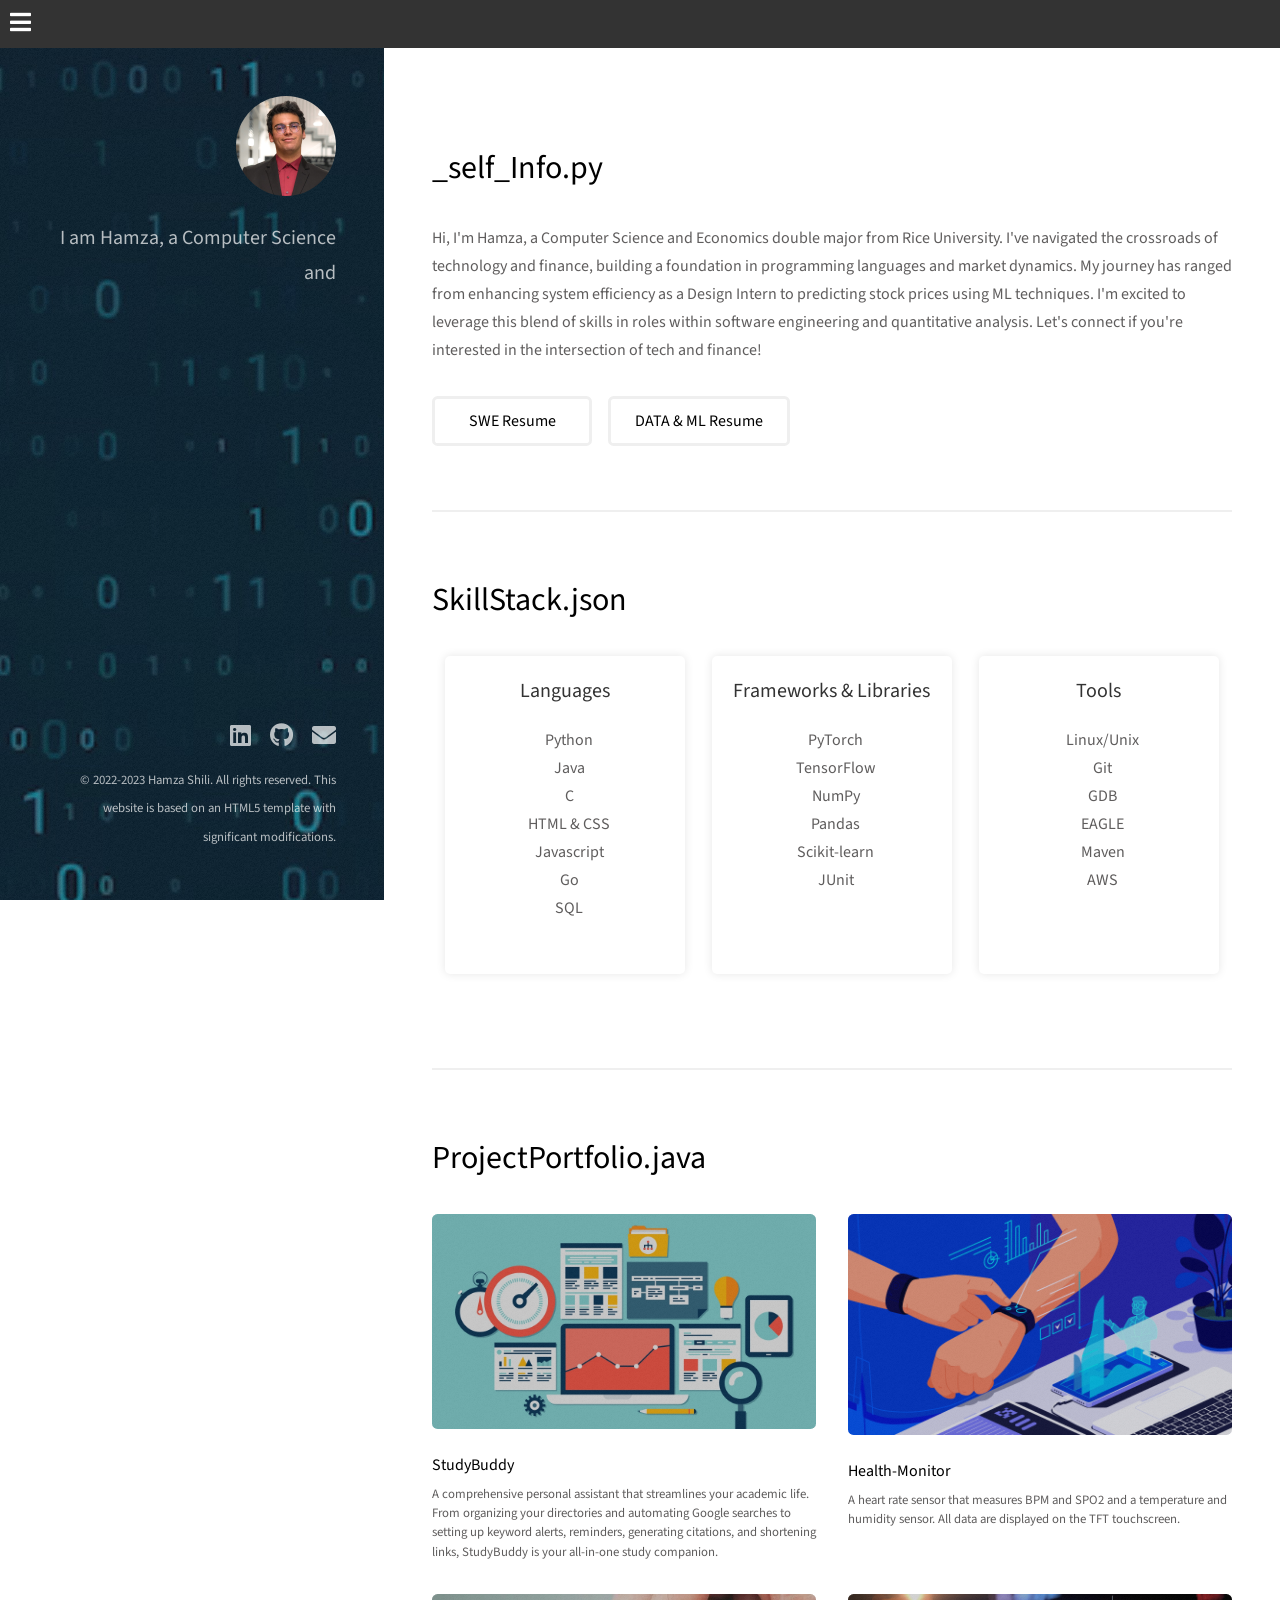
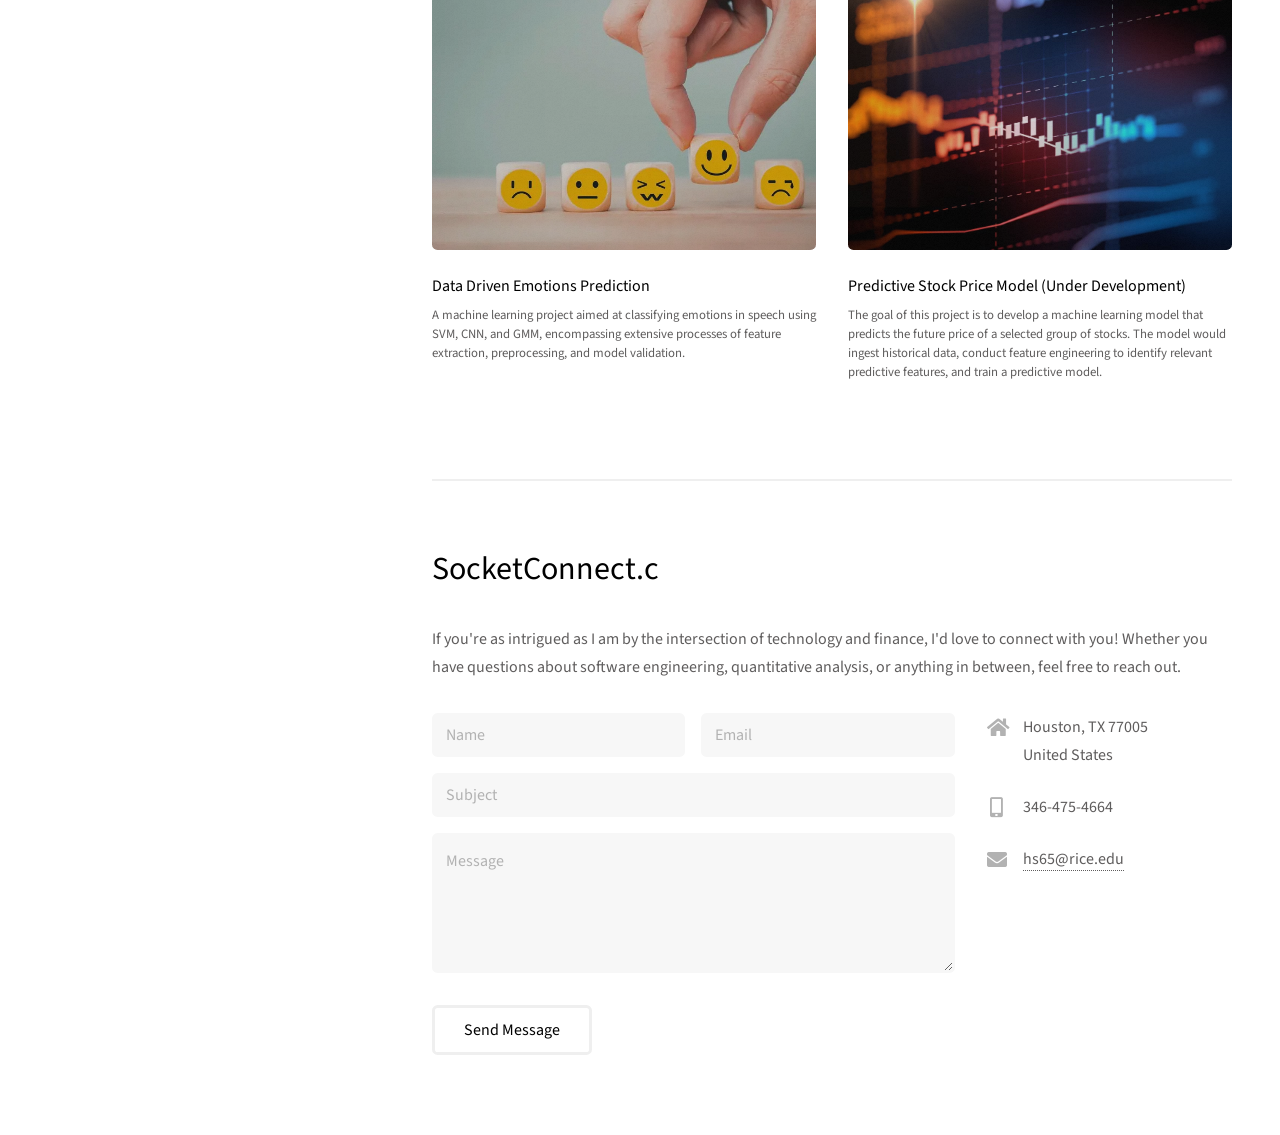
==== commit f33ef19c: "final commit" ====
--- a/index.html
+++ b/index.html
@@ -51,7 +51,8 @@
 							  of tech and finance!
 						</p>
 						<ul class="actions">
-							<li><a href="Resume Hamza Shili.pdf" class="button" target="_blank" rel="noopener">Resume</a></li>
+							<li><a href="SWE Resume Hamza Shili.pdf" class="button" target="_blank" rel="noopener">SWE Resume</a></li>
+							<li><a href="DATA&ML Resume Hamza Shili.pdf" class="button" target="_blank" rel="noopener">DATA & ML Resume</a></li>
 						</ul>
 					</section>
 
@@ -118,6 +119,16 @@
 								<p>A comprehensive personal assistant that streamlines your academic life. From organizing your directories and automating Google searches to setting up keyword alerts, reminders, generating citations, and shortening links, StudyBuddy is your all-in-one study companion.</p>
 							</article>
 							<article class="col-6 col-12-xsmall work-item">
+								<a href="https://github.com/HamzaShili65/Health-Monitor" class="image fit thumb"><img src="images/thumbs/03.jpg" alt="" /></a>
+								<h3>Health-Monitor</h3>
+								<p>A heart rate sensor that measures BPM and SPO2 and a temperature and humidity sensor. All data are displayed on the TFT touchscreen.</p>
+							</article>
+							<article class="col-6 col-12-xsmall work-item">
+								<a href="https://github.com/HamzaShili65/DataDriven-Emotions_Prediction" class="image fit thumb"><img src="images/thumbs/04.jpg" alt="" /></a>
+								<h3>Data Driven Emotions Prediction</h3>
+								<p>A machine learning project aimed at classifying emotions in speech using SVM, CNN, and GMM, encompassing extensive processes of feature extraction, preprocessing, and model validation.</p>
+							</article>
+							<article class="col-6 col-12-xsmall work-item">
 								<a href="" class="image fit thumb"><img src="images/thumbs/02.jpg" alt="" /></a>
 								<h3>Predictive Stock Price Model (Under Development)</h3>
 								<p>The goal of this project is to develop a machine learning model that predicts the future price of a selected group of stocks. The model would ingest historical data, conduct feature engineering to identify relevant predictive features, and train a predictive model.</p>
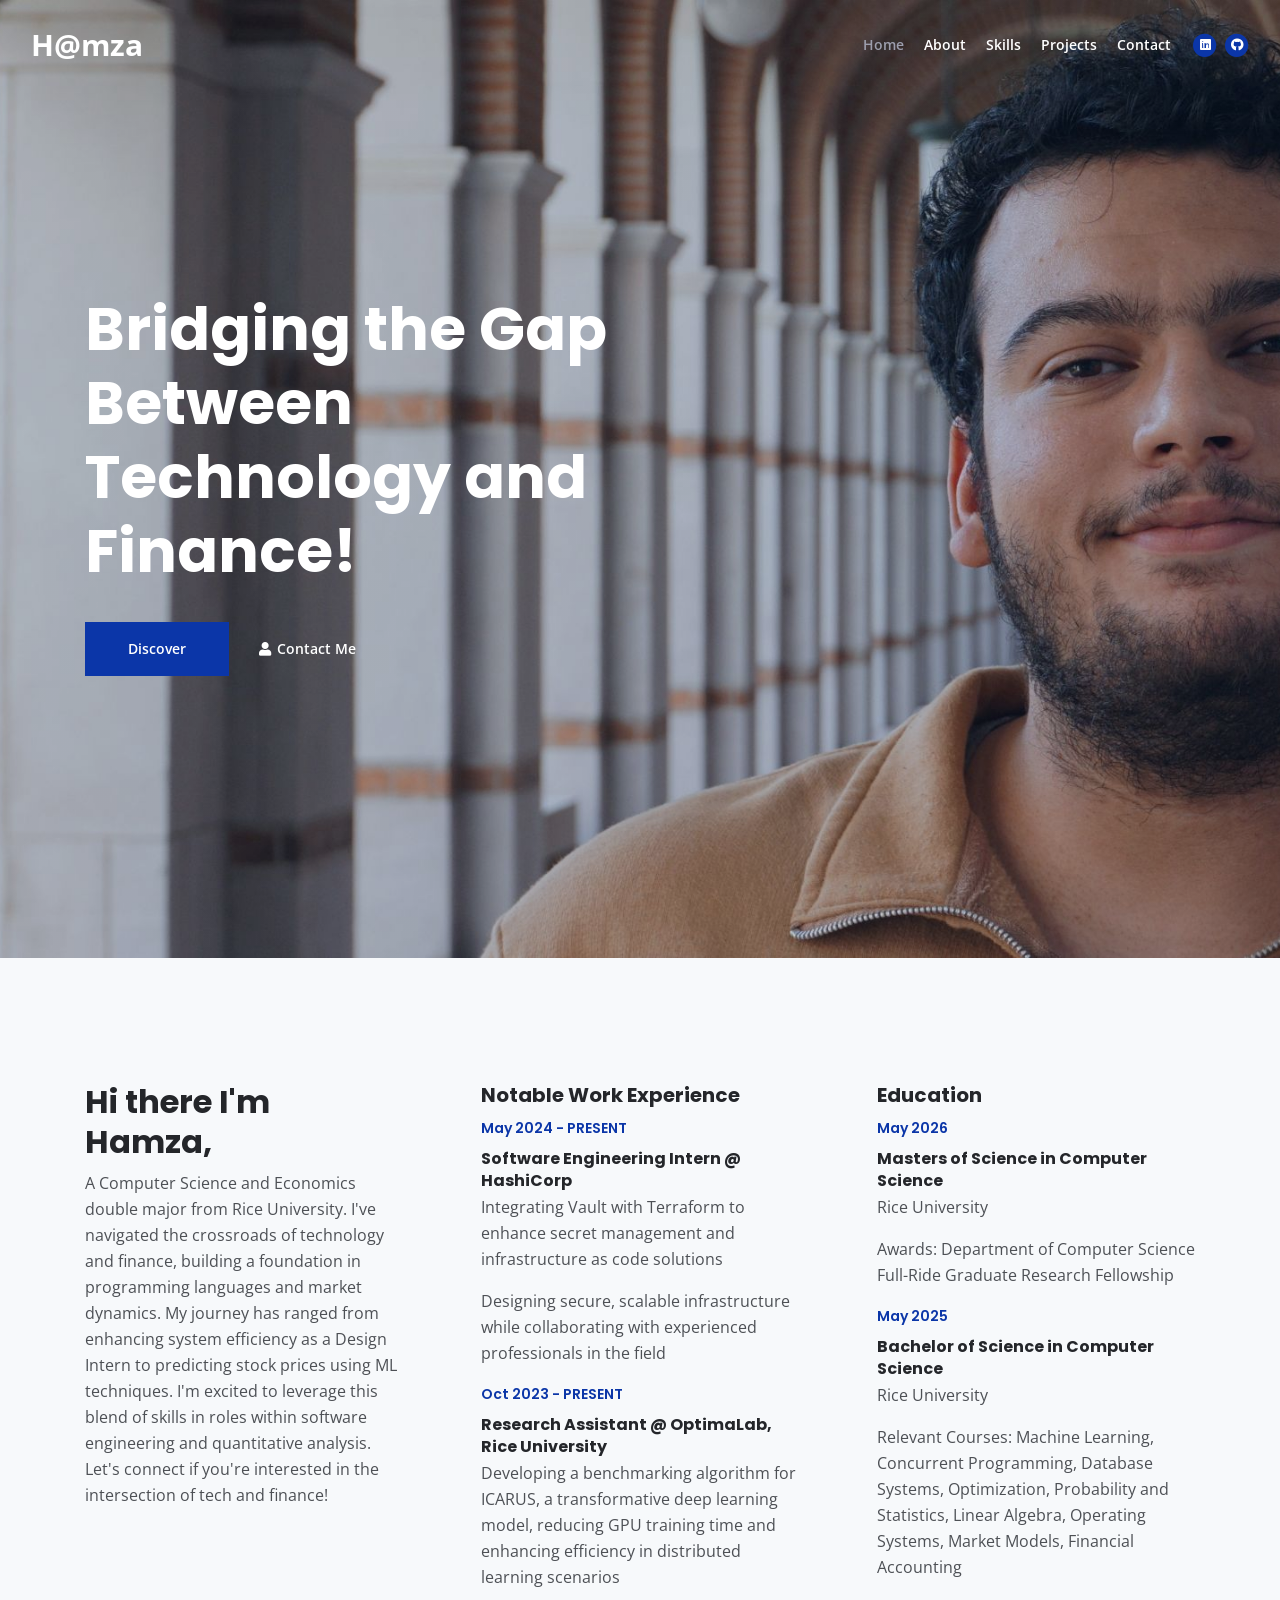
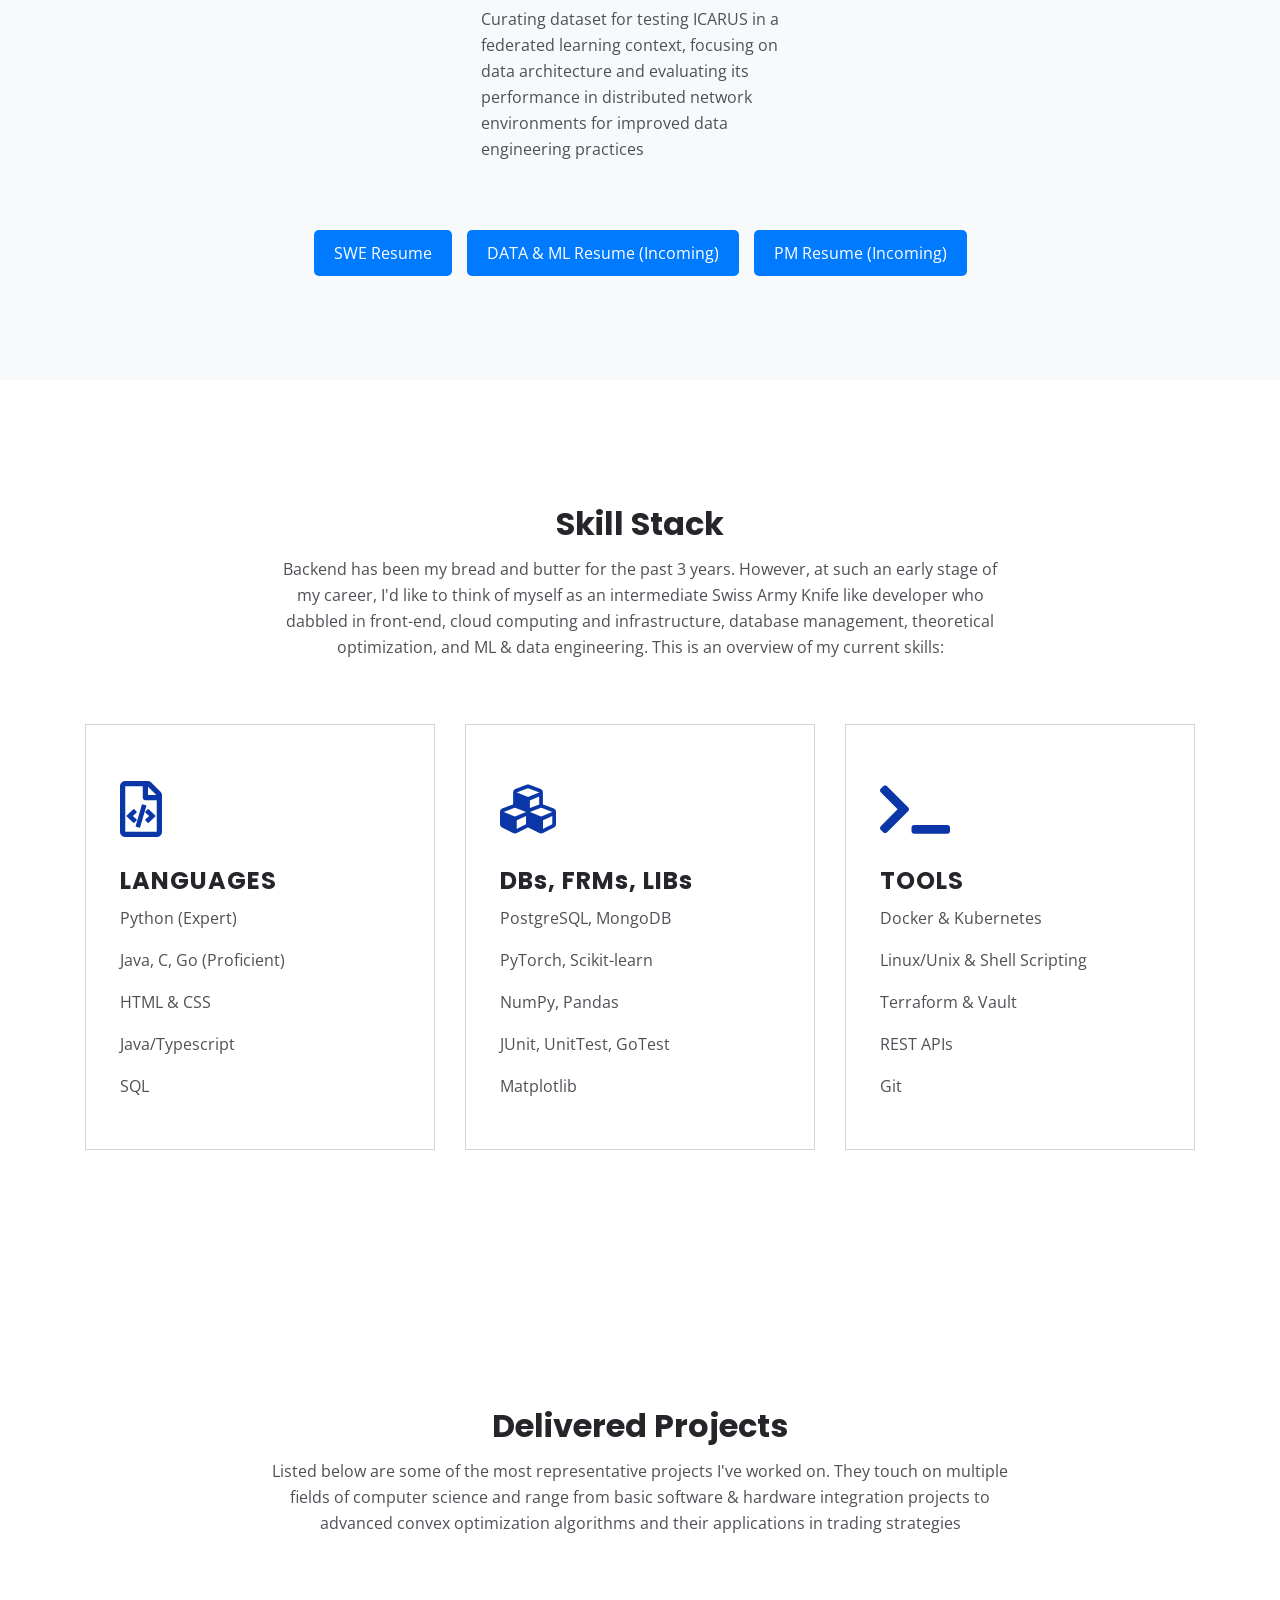
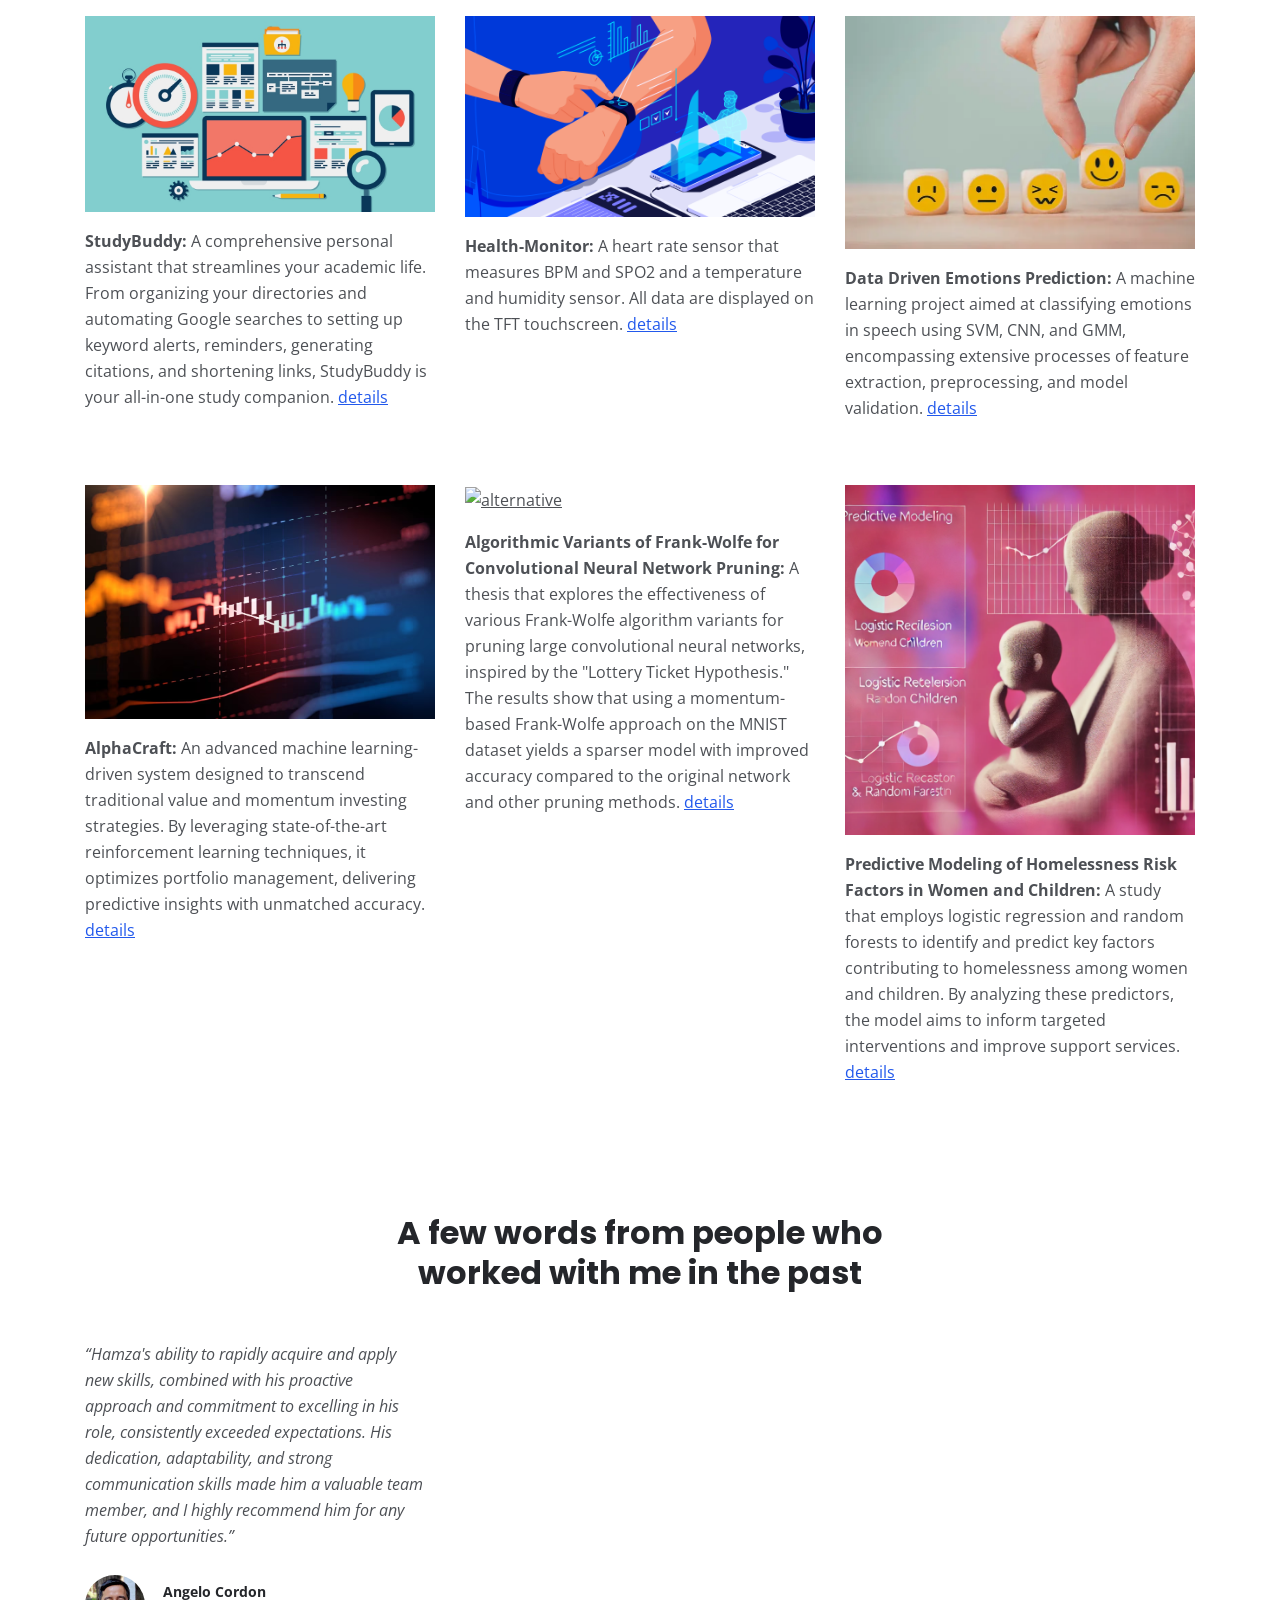
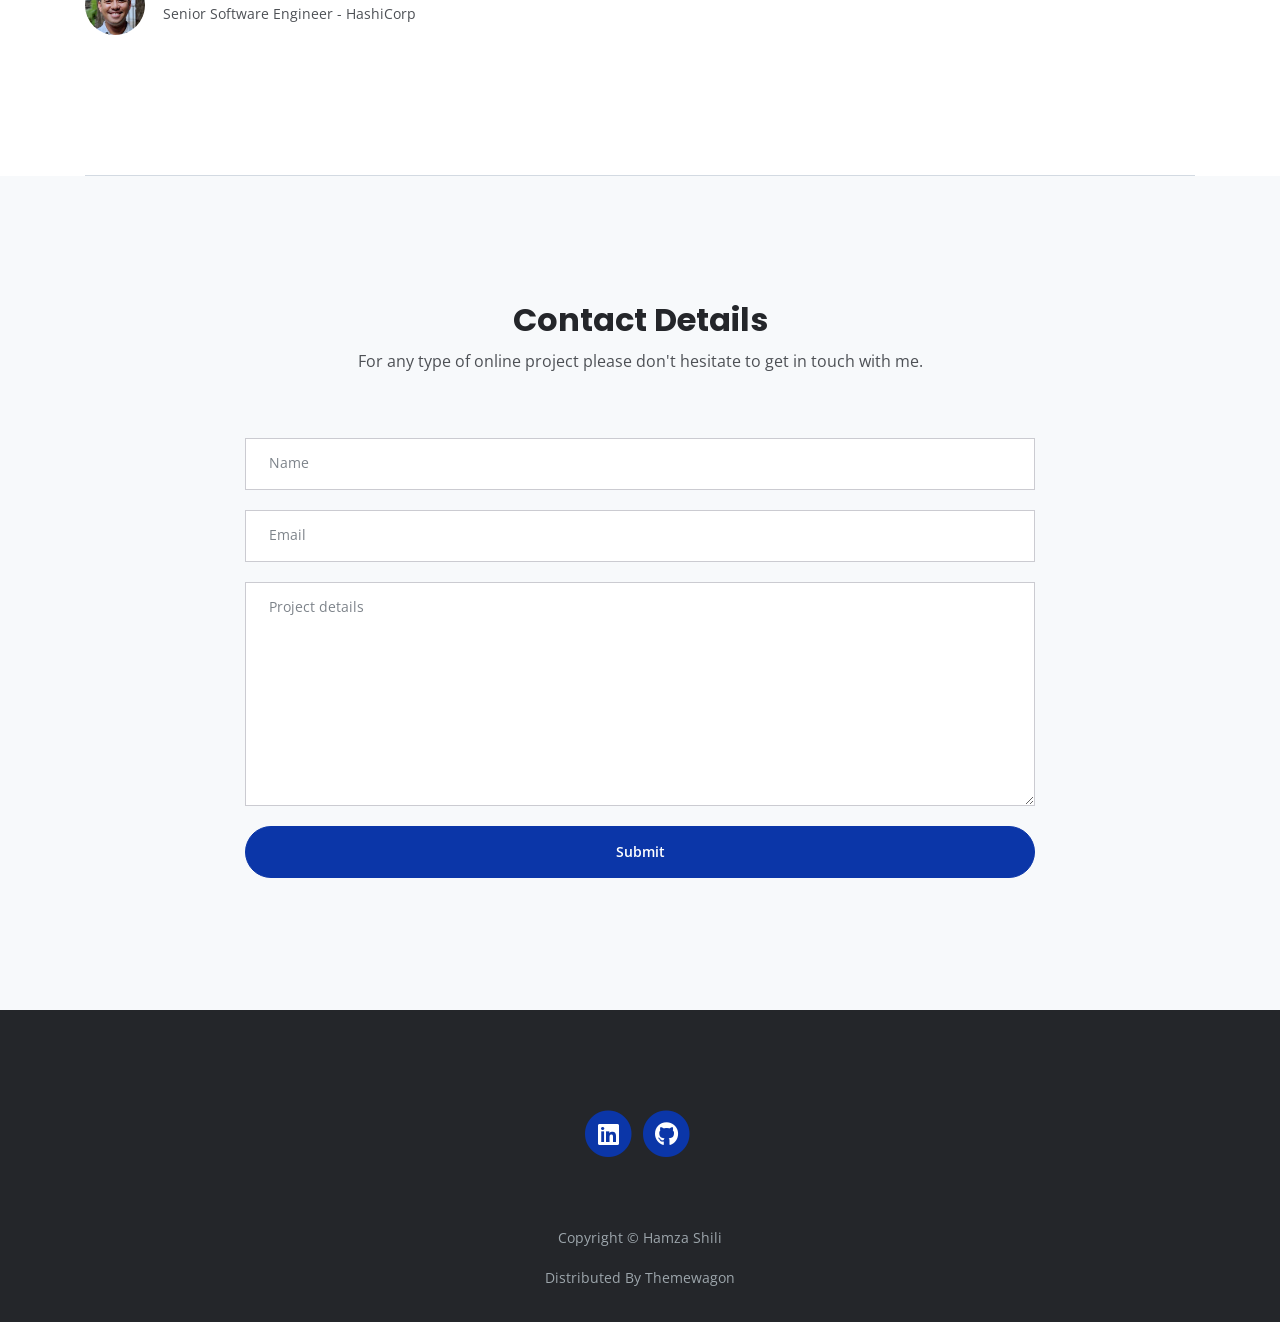
==== commit b31e335d: "website upgrade 2.0" ====
--- a/index.html
+++ b/index.html
@@ -1,205 +1,461 @@
-<!DOCTYPE HTML>
-
-<html>
-	<head>
-		<title>Hamza's Code Hub</title>
-		<meta charset="utf-8" />
-		<meta name="viewport" content="width=device-width, initial-scale=1, user-scalable=no" />
-		<link rel="stylesheet" href="assets/css/main.css" />
-	</head>
-	<body class="is-preload">
-
-		<!-- Navigation -->
-		<div class="sticky-navbar">
-			<nav class="navbar">
-				<div class="hamburger" onclick="toggleMenu()">
-					<i class="fa fa-bars"></i>
-				</div>
-				<ul class="nav-menu" id="nav-menu">
-					<li class="nav-item"><a href="#one" class="nav-link">_self_Info.py</a></li>
-					<li class="nav-item"><a href="#four" class="nav-link">SkillStack.json</a></li>
-					<li class="nav-item"><a href="#two" class="nav-link">ProjectPortfolio.java</a></li>
-					<li class="nav-item"><a href="#three" class="nav-link">SocketConnect.c</a></li>
-				</ul>
-			</nav>
-		</div>
-
-		<!-- Header -->
-			<header id="header">
-				<div class="inner">
-					<a href="#" class="image avatar"><img src="images/avatar.jpeg" alt="" /></a>
-					<h1 id="typing"> </h1>
-				</div>
-			</header>
-
-		<!-- Main -->
-			<div id="main">
-
-				<!-- One -->
-					<section id="one">
-						<header class="major">
-							<h2>_self_Info.py</h2>
-						</header>
-						<p>
-							Hi, I'm Hamza, a Computer Science and Economics double major from Rice
-							 University. I've navigated the crossroads of technology and finance, 
-							 building a foundation in programming languages and market dynamics. 
-							 My journey has ranged from enhancing system efficiency as a Design 
-							 Intern to predicting stock prices using ML techniques. I'm excited to 
-							 leverage this blend of skills in roles within software engineering and 
-							 quantitative analysis. Let's connect if you're interested in the intersection 
-							  of tech and finance!
-						</p>
-						<ul class="actions">
-							<li><a href="SWE Resume Hamza Shili.pdf" class="button" target="_blank" rel="noopener">SWE Resume</a></li>
-							<li><a href="DATA&ML Resume Hamza Shili.pdf" class="button" target="_blank" rel="noopener">DATA & ML Resume</a></li>
-						</ul>
-					</section>
-
-				<!-- four -->
-				<section id="four">
-					<header class="major">
-						<h2>SkillStack.json</h2>
-					</header>
-					<section id="skills">
-						<div class="skill-set">
-							<div class="skill-card">
-								<header class="minor">
-									<h3>Languages</h3>
-								</header>
-								<ul>
-									<li>Python</li>
-									<li>Java</li>
-									<li>C</li>
-									<li>HTML & CSS</li>
-									<li>Javascript</li>
-									<li>Go</li>
-									<li>SQL</li>
-								</ul>
-							</div>
-							<div class="skill-card">
-								<header class="minor">
-									<h3>Frameworks & Libraries</h3>
-								</header>
-								<ul>
-									<li>PyTorch</li>
-									<li>TensorFlow</li>
-									<li>NumPy</li>
-									<li>Pandas</li>
-									<li>Scikit-learn</li>
-									<li>JUnit</li>
-								</ul>
-							</div>
-							<div class="skill-card">
-								<header class="minor">
-									<h3>Tools</h3>
-								</header>
-								<ul>
-									<li>Linux/Unix</li>
-									<li>Git</li>
-									<li>GDB</li>
-									<li>EAGLE</li>
-									<li>Maven</li>
-									<li>AWS</li>
-								</ul>
-							</div>
-						</div>
-					</section>
-				</section>
-
-				<!-- Two -->
-					<section id="two">
-						<header class="major">
-							<h2>ProjectPortfolio.java</h2>
-						</header>
-						<div class="row">
-							<article class="col-6 col-12-xsmall work-item">
-								<a href="https://github.com/HamzaShili65/StudyBuddy" class="image fit thumb"><img src="images/thumbs/01.jpg" alt="" /></a>
-								<h3>StudyBuddy</h3>
-								<p>A comprehensive personal assistant that streamlines your academic life. From organizing your directories and automating Google searches to setting up keyword alerts, reminders, generating citations, and shortening links, StudyBuddy is your all-in-one study companion.</p>
-							</article>
-							<article class="col-6 col-12-xsmall work-item">
-								<a href="https://github.com/HamzaShili65/Health-Monitor" class="image fit thumb"><img src="images/thumbs/03.jpg" alt="" /></a>
-								<h3>Health-Monitor</h3>
-								<p>A heart rate sensor that measures BPM and SPO2 and a temperature and humidity sensor. All data are displayed on the TFT touchscreen.</p>
-							</article>
-							<article class="col-6 col-12-xsmall work-item">
-								<a href="https://github.com/HamzaShili65/DataDriven-Emotions_Prediction" class="image fit thumb"><img src="images/thumbs/04.jpg" alt="" /></a>
-								<h3>Data Driven Emotions Prediction</h3>
-								<p>A machine learning project aimed at classifying emotions in speech using SVM, CNN, and GMM, encompassing extensive processes of feature extraction, preprocessing, and model validation.</p>
-							</article>
-							<article class="col-6 col-12-xsmall work-item">
-								<a href="" class="image fit thumb"><img src="images/thumbs/02.jpg" alt="" /></a>
-								<h3>Predictive Stock Price Model (Under Development)</h3>
-								<p>The goal of this project is to develop a machine learning model that predicts the future price of a selected group of stocks. The model would ingest historical data, conduct feature engineering to identify relevant predictive features, and train a predictive model.</p>
-							</article>
-						</div>
-					</section>
-
-				<!-- Three -->
-					<section id="three">
-						<header class="major">
-							<h2>SocketConnect.c</h2>
-						</header>
-						<p>If you're as intrigued as I am by the intersection of technology and finance, I'd love to connect with you! Whether you have questions about software engineering, quantitative analysis, or anything in between, feel free to reach out.</p>
-						<div class="row">
-							<div class="col-8 col-12-small">
-								<form method="post" action="#">
-									<div class="row gtr-uniform gtr-50">
-										<div class="col-6 col-12-xsmall"><input type="text" name="name" id="name" placeholder="Name" /></div>
-										<div class="col-6 col-12-xsmall"><input type="email" name="email" id="email" placeholder="Email" /></div>
-										<div class="col-12 col-12-xsmall"><input type="text" name="subject" id="subject" placeholder="Subject" /></div>										<div class="col-12"><textarea name="message" id="message" placeholder="Message" rows="4"></textarea></div>
-									</div>
-								</form>
-								<ul class="actions">
-									<li><input type="submit" value="Send Message" /></li>
-								</ul>
-							</div>
-							<div class="col-4 col-12-small">
-								<ul class="labeled-icons">
-									<li>
-										<h3 class="icon solid fa-home"><span class="label">Address</span></h3>
-										Houston, TX 77005<br />
-										United States
-									</li>
-									<li>
-										<h3 class="icon solid fa-mobile-alt"><span class="label">Phone</span></h3>
-										346-475-4664
-									</li>
-									<li>
-										<h3 class="icon solid fa-envelope"><span class="label">Email</span></h3>
-										<a href="#">hs65@rice.edu</a>
-									</li>
-								</ul>
-							</div>
-						</div>
-
-					</section>
-
-			</div>
-
-		<!-- Footer -->
-			<footer id="footer">
-				<div class="inner">
-					<ul class="icons">
-						<li><a href="https://www.linkedin.com/in/hamza-elmokhtar/" class="icon brands fa-linkedin"><span class="label">LinkedIn</span></a></li>
-						<li><a href="https://github.com/HamzaShili65" class="icon brands fa-github"><span class="label">Github</span></a></li>
-						<li><a href="mailto:hs65@rice.edu" class="icon solid fa-envelope"><span class="label">Email</span></a></li>
-					</ul>
-					<ul class="copyright">
-						<li>&copy; 2022-2023 Hamza Shili. All rights reserved. This website is based on an HTML5 template with significant modifications.
-						</li>
-					</ul>
-				</div>
-			</footer>
-
-		<!-- Scripts -->
-			<script src="assets/js/jquery.min.js"></script>
-			<script src="assets/js/jquery.poptrox.min.js"></script>
-			<script src="assets/js/browser.min.js"></script>
-			<script src="assets/js/breakpoints.min.js"></script>
-			<script src="assets/js/util.js"></script>
-			<script src="assets/js/main.js"></script>
-
-	</body>
+<!DOCTYPE html>
+<html lang="en">
+<head>
+    <meta charset="utf-8">
+    <meta name="viewport" content="width=device-width, initial-scale=1, shrink-to-fit=no">
+    
+    <!-- SEO Meta Tags -->
+    <meta name="description" content="Portfolio Website">
+    <meta name="author" content="Hamza Shili">
+
+    <!-- OG Meta Tags to improve the way the post looks when you share the page on Facebook, Twitter, LinkedIn -->
+	<meta property="og:site_name" content="" /> <!-- website name -->
+	<meta property="og:site" content="" /> <!-- website link -->
+	<meta property="og:title" content=""/> <!-- title shown in the actual shared post -->
+	<meta property="og:description" content="" /> <!-- description shown in the actual shared post -->
+	<meta property="og:image" content="" /> <!-- image link, make sure it's jpg -->
+	<meta property="og:url" content="" /> <!-- where do you want your post to link to -->
+	<meta name="twitter:card" content="summary_large_image"> <!-- to have large image post format in Twitter -->
+
+    <!-- Webpage Title -->
+    <title>Hamza Webpage Title</title>
+    
+    <!-- Styles -->
+    <link rel="preconnect" href="https://fonts.gstatic.com">
+    <link href="https://fonts.googleapis.com/css2?family=Open+Sans:ital,wght@0,400;0,600;0,700;1,400&family=Poppins:wght@600&display=swap" rel="stylesheet">
+    <link href="css/bootstrap.css" rel="stylesheet">
+    <link href="css/fontawesome-all.css" rel="stylesheet">
+	<link href="css/styles.css" rel="stylesheet">
+	
+	<!-- Favicon  -->
+    <link rel="icon" href="images/favicon.png">
+</head>
+<body data-spy="scroll" data-target=".fixed-top">
+    
+    <!-- Navigation -->
+    <nav class="navbar navbar-expand-lg fixed-top navbar-dark">
+        <div class="container">
+            
+            <!-- Image Logo -->
+            <!-- <a class="navbar-brand logo-image" href="index.html"><img src="images/logo.svg" alt="alternative"></a>   -->
+
+            <!-- Text Logo - Use this if you don't have a graphic logo -->
+            <a class="navbar-brand logo-text page-scroll" href="index.html">H@mza</a>
+
+            <button class="navbar-toggler p-0 border-0" type="button" data-toggle="offcanvas">
+                <span class="navbar-toggler-icon"></span>
+            </button>
+
+            <div class="navbar-collapse offcanvas-collapse" id="navbarsExampleDefault">
+                <ul class="navbar-nav ml-auto">
+                    <li class="nav-item">
+                        <a class="nav-link page-scroll" href="#header">Home <span class="sr-only">(current)</span></a>
+                    </li>
+                    <li class="nav-item">
+                        <a class="nav-link page-scroll" href="#about">About</a>
+                    </li>
+                    <li class="nav-item">
+                        <a class="nav-link page-scroll" href="#services">Skills</a>
+                    </li>
+                    <li class="nav-item">
+                        <a class="nav-link page-scroll" href="#projects">Projects</a>
+                    </li>
+                    <li class="nav-item">
+                        <a class="nav-link page-scroll" href="#contact">Contact</a>
+                    </li>
+                </ul>
+                <span class="nav-item social-icons"> 
+                    <span class="fa-stack"> 
+                        <a href="https://www.linkedin.com/in/hamza-elmokhtar/" target="_blank" rel="noopener noreferrer">
+                            <i class="fas fa-circle fa-stack-2x"></i>
+                            <i class="fab fa-linkedin fa-stack-1x"></i>
+                        </a>
+                    </span>
+                    <span class="fa-stack">
+                        <a href="https://github.com/HamzaShili65" target="_blank" rel="noopener noreferrer"> 
+                            <i class="fas fa-circle fa-stack-2x"></i>
+                            <i class="fab fa-github fa-stack-1x"></i>
+                        </a>
+                    </span>
+                </span>
+            </div> <!-- end of navbar-collapse -->
+        </div> <!-- end of container -->
+    </nav> <!-- end of navbar -->
+    <!-- end of navigation -->
+
+
+    <!-- Header -->
+    <header id="header" class="header">
+        <div class="container">
+            <div class="row">
+                <div class="col-lg-6">
+                    <div class="text-container">
+                        <h1 class="h1-large">Bridging the Gap Between Technology and Finance!</h1>
+                        <a class="btn-solid-lg page-scroll" href="#about">Discover</a>
+                        <a class="btn-outline-lg page-scroll" href="#contact"><i class="fas fa-user"></i>Contact Me</a>
+                    </div> <!-- end of text-container -->
+                </div> <!-- end of col -->
+            </div> <!-- end of row -->
+        </div> <!-- end of container -->
+    </header> <!-- end of header -->
+    <!-- end of header -->
+
+
+    <!-- About-->
+    <div id="about" class="basic-1 bg-gray">
+        <div class="container">
+            <div class="row">
+                <div class="col-lg-4">
+                    <div class="text-container first">
+                        <h2>Hi there I'm Hamza,</h2>
+                        <p>A Computer Science and Economics double major from Rice
+                            University. I've navigated the crossroads of technology and finance, 
+                            building a foundation in programming languages and market dynamics. 
+                            My journey has ranged from enhancing system efficiency as a Design 
+                            Intern to predicting stock prices using ML techniques. I'm excited to 
+                            leverage this blend of skills in roles within software engineering and 
+                            quantitative analysis. Let's connect if you're interested in the intersection 
+                             of tech and finance!</p>
+                    </div> <!-- end of text-container -->
+                </div> <!-- end of col -->
+                    <!-- Experience Section -->
+                    <div class="col-lg-4">
+                        <div class="text-container second">
+                            <h5>Notable Work Experience</h5>
+                                <div class="time">May 2024 - PRESENT</div>
+                                <h6>Software Engineering Intern @ HashiCorp</h6>
+                                <!-- <p>Working happily on my own web projects</p> -->
+                                <p>Integrating Vault with Terraform to enhance secret management and infrastructure as code solutions</p>
+                                <p>Designing secure, scalable infrastructure while collaborating with experienced professionals in the field</p>   
+                                <div class="time">Oct 2023 - PRESENT</div>
+                                <h6>Research Assistant @ OptimaLab, Rice University</h6>
+                                <p>Developing a benchmarking algorithm for ICARUS, a transformative deep learning model, reducing GPU training time and enhancing efficiency in distributed learning scenarios</p>
+                                <p>Curating dataset for testing ICARUS in a federated learning context, focusing on data architecture and evaluating its performance in distributed network environments for improved data engineering practices</p>
+                            </div>
+                        </div> <!-- end of text-container -->
+                    <!-- Education Section -->
+                    <div class="col-lg-4">
+                        <div class="text-container third">
+                            <h5>Education</h5>
+                                <div class="time">May 2026</div>
+                                <h6>Masters of Science in Computer Science</h6>
+                                <p>Rice University</p>
+                                <p>Awards: Department of Computer Science Full-Ride Graduate Research Fellowship</p>
+                                <div class="time">May 2025</div>
+                                <h6>Bachelor of Science in Computer Science</h6>
+                                <p>Rice University</p>
+                                <p>Relevant Courses: Machine Learning, Concurrent Programming, Database Systems,
+                                    Optimization, Probability and Statistics, Linear Algebra, Operating Systems, Market Models, Financial Accounting</p>
+                        </div> <!-- end of text-container -->
+                    </div> <!-- end of col -->
+                </div> <!-- end of container -->                
+                <div class="actions-container">
+                    <div class="action-item">
+                        <a href="./resumes/SWE_resume.pdf" class="button" target="_blank" rel="noopener">SWE Resume</a>
+                    </div>
+                    <div class="action-item">
+                        <a href="DATA&ML Resume Hamza Shili.pdf" class="button" target="_blank" rel="noopener">DATA & ML Resume (Incoming)</a>
+                    </div>
+                    <div class="action-item">
+                        <a href="DATA&ML Resume Hamza Shili.pdf" class="button" target="_blank" rel="noopener">PM Resume (Incoming)</a>
+                    </div>
+                </div>                
+            </div> <!-- end of row -->
+        </div> <!-- end of container -->
+    </div> <!-- end of basic-1 -->
+    <!-- end of about -->
+
+
+    <!-- Services -->
+    <div id="services" class="basic-2">
+        <div class="container">
+            <div class="row">
+                <div class="col-lg-12">
+                    <h2 class="h2-heading">Skill Stack</h2>
+                    <p class="p-heading">Backend has been my bread and butter for the past 3 years. 
+                        However, at such an early stage of my career, I'd like to
+                        think of myself as an intermediate Swiss Army Knife like developer
+                        who dabbled in front-end, cloud computing and infrastructure, database management,
+                        theoretical optimization, and ML & data engineering. This is an overview of my current skills:</p>
+                </div> <!-- end of col -->
+            </div> <!-- end of row -->
+            <div class="row">
+                <div class="col-lg-4">
+                    <div class="text-box">
+                        <i class="far fa-file-code"></i>
+                        <h4>LANGUAGES</h4>
+                            <p>Python (Expert)</p>
+                            <p>Java, C, Go (Proficient)</p>
+                            <p>HTML & CSS</p>
+                            <p>Java/Typescript</p>
+                            <p>SQL</p>
+                    </div> <!-- end of text-box -->
+                </div> <!-- end of col -->
+                <div class="col-lg-4">
+                    <div class="text-box">
+                        <i class="fas fa-cubes"></i>
+                        <h4>DBs, FRMs, LIBs</h4>
+                        <p>PostgreSQL, MongoDB</p>
+                        <p>PyTorch, Scikit-learn</p>
+                        <p>NumPy, Pandas</p> 
+                        <p>JUnit, UnitTest, GoTest</p>
+                        <p>Matplotlib</p>
+                    </div> <!-- end of text-box -->
+                </div> <!-- end of col -->
+                <div class="col-lg-4">
+                    <div class="text-box">
+                        <i class="fas fa-terminal"></i>
+                        <h4>TOOLS</h4>
+                            <p>Docker & Kubernetes</p>
+                            <p>Linux/Unix &  Shell Scripting</p>
+                            <p>Terraform & Vault</p>
+                            <p>REST APIs</p>
+                            <p>Git</p>
+                    </div> <!-- end of text-box -->
+                </div> <!-- end of col -->
+            </div> <!-- end of row -->
+        </div> <!-- end of container -->
+    </div> <!-- end of basic-2 -->
+    <!-- end of services -->
+
+    <!-- Projects -->
+    <div id="projects" class="basic-3">
+        <div class="container">
+            <div class="row">
+                <div class="col-lg-12">
+                    <h2 class="h2-heading">Delivered Projects</h2>
+                    <p class="p-heading">Listed below are some of the most representative projects I've worked on. 
+                        They touch on multiple fields of computer science and range from 
+                        basic software & hardware integration projects to advanced convex optimization algorithms and their applications in trading strategies</p>
+                </div> <!-- end of col -->
+            </div> <!-- end of row -->
+        </div> <!-- end of container -->
+    </div> <!-- end of basic-3 -->
+    <!-- end of projects -->
+
+    <!-- Works -->
+    <div class="basic-4">
+        <div class="container">
+            <div class="row">
+
+                <div class="col-lg-4">
+                    <div class="text-container">
+                        <div class="image-container">
+                            <a href="https://github.com/HamzaShili65/StudyBuddy" target="_blank" rel="noopener noreferrer">
+                                <img class="img-fluid" src="images/projects/01.jpg" alt="alternative">
+                            </a>
+                        </div> <!-- end of image-container -->
+                        <p><strong>StudyBuddy:</strong> 
+                            A comprehensive personal assistant that streamlines your academic life. From organizing your directories and automating Google searches to setting up keyword alerts, reminders, generating citations, and shortening links, StudyBuddy is your all-in-one study companion. <a class="blue" href="https://github.com/HamzaShili65/StudyBuddy" target="_blank" rel="noopener noreferrer">details</a></p>
+                    </div> <!-- end of text-container -->
+                </div> <!-- end of col -->
+
+                <div class="col-lg-4">
+                    <div class="text-container">
+                        <div class="image-container">
+                            <a href="https://github.com/HamzaShili65/Health-Monitor" target="_blank" rel="noopener noreferrer">
+                                <img class="img-fluid" src="images/projects/03.jpg" alt="alternative">
+                            </a>
+                        </div> <!-- end of image-container -->
+                        <p><strong>Health-Monitor:</strong> 
+                            A heart rate sensor that measures BPM and SPO2 and a temperature and humidity sensor. All data are displayed on the TFT touchscreen. <a class="blue" href="https://github.com/HamzaShili65/Health-Monitor" target="_blank" rel="noopener noreferrer">details</a></p>
+                    </div> <!-- end of text-container -->
+                </div> <!-- end of col -->
+
+                <div class="col-lg-4">
+                    <div class="text-container">
+                        <div class="image-container">
+                            <a href="https://github.com/HamzaShili65/DataDriven-Emotions_Prediction" target="_blank" rel="noopener noreferrer">
+                                <img class="img-fluid" src="images/projects/04.jpg" alt="alternative">
+                            </a>
+                        </div> <!-- end of image-container -->
+                        <p><strong>Data Driven Emotions Prediction:</strong> 
+                            A machine learning project aimed at classifying emotions in speech using SVM, CNN, and GMM, encompassing extensive processes of feature extraction, preprocessing, and model validation. <a class="blue" href="https://github.com/HamzaShili65/DataDriven-Emotions_Prediction" target="_blank" rel="noopener noreferrer">details</a></p>
+                    </div> <!-- end of text-container -->
+                </div> <!-- end of col -->
+            </div> <!-- end of row -->
+
+            <div class="row">
+                
+                <div class="col-lg-4">
+                    <div class="text-container">
+                        <div class="image-container">
+                            <a href="https://github.com/HamzaShili65/AlphaCraft-Enhancing-Portfolio-Management-with-Reinforcement-Learning" target="_blank" rel="noopener noreferrer">
+                                <img class="img-fluid" src="images/projects/02.jpg" alt="alternative">
+                            </a>
+                        </div> <!-- end of image-container -->
+                        <p><strong>AlphaCraft:</strong> 
+                            An advanced machine learning-driven system designed to transcend traditional value and momentum investing strategies. By leveraging state-of-the-art reinforcement learning techniques, it optimizes portfolio management, delivering predictive insights with unmatched accuracy. 
+                            <a class="blue" href="https://github.com/HamzaShili65/AlphaCraft-Enhancing-Portfolio-Management-with-Reinforcement-Learning" target="_blank" rel="noopener noreferrer">details</a></p>
+                    </div> <!-- end of text-container -->
+                </div> <!-- end of col -->
+
+                <div class="col-lg-4">
+                    <div class="text-container">
+                        <div class="image-container">
+                            <a href="https://github.com/HamzaShili65/Algorithmic-Variants-of-Frank-Wolfe-for-Deep-Neural-Network-Pruning-Computational-Study" target="_blank" rel="noopener noreferrer">
+                                <img class="img-fluid" src="images/projects/05.jpg" alt="alternative">
+                            </a>
+                        </div> <!-- end of image-container -->
+                        <p><strong>Algorithmic Variants of Frank-Wolfe for
+                            Convolutional Neural Network Pruning:</strong> 
+                            A thesis that explores the effectiveness of various Frank-Wolfe algorithm variants for pruning large convolutional neural networks, inspired by the "Lottery Ticket Hypothesis." The results show that using a momentum-based Frank-Wolfe approach on the MNIST dataset yields a sparser model with improved accuracy compared to the original network and other pruning methods. <a class="blue" href="https://github.com/HamzaShili65/Algorithmic-Variants-of-Frank-Wolfe-for-Deep-Neural-Network-Pruning-Computational-Study" target="_blank" rel="noopener noreferrer">details</a></p>
+                    </div> <!-- end of text-container -->
+                </div> <!-- end of col -->
+
+                <div class="col-lg-4">
+                    <div class="text-container">
+                        <div class="image-container">
+                            <a href="https://github.com/HamzaShili65/ai4allProject" target="_blank" rel="noopener noreferrer">
+                                <img class="img-fluid" src="images/projects/06.jpg" alt="alternative">
+                            </a>
+                        </div> <!-- end of image-container -->
+                        <p><strong>Predictive Modeling of Homelessness Risk Factors in Women and Children:</strong> 
+                            A study that employs logistic regression and random forests to identify and predict key factors contributing to homelessness among women and children. By analyzing these predictors, the model aims to inform targeted interventions and improve support services. <a class="blue" href="https://github.com/HamzaShili65/ai4allProject" target="_blank" rel="noopener noreferrer">details</a></p>
+                    </div> <!-- end of text-container -->
+                </div> <!-- end of col -->
+            </div> <!-- end of row -->
+            
+        </div> <!-- end of container -->
+    </div> <!-- end of basic-4 -->
+    <!-- end of works -->
+
+
+    <!-- Testimonials -->
+    <div class="cards-1">
+        <div class="container">
+            <div class="row">
+                <div class="col-lg-12">
+                    <h2 class="h2-heading">A few words from people who worked with me in the past</h2>
+                </div> <!-- end of col -->
+            </div> <!-- end of row -->
+            <div class="row">
+                <div class="col-lg-12">
+                    
+                    <!-- Card -->
+                    <div class="card">
+                        <div class="card-body">
+                            <p class="testimonial-text">“Hamza's ability to rapidly acquire and apply new skills, combined with his proactive approach and commitment to excelling in his role, consistently exceeded expectations. His dedication, adaptability, and strong communication skills made him a valuable team member, and I highly recommend him for any future opportunities.”</p>
+                            <div class="details">
+                                <img src="images/testimonial-1.png" alt="alternative">
+                                <div class="text">
+                                    <div class="testimonial-author">Angelo Cordon</div>
+                                    <div class="occupation">Senior Software Engineer - HashiCorp</div>
+                                </div> <!-- end of text -->
+                            </div> <!-- end of testimonial-details -->
+                        </div>
+                    </div>
+                    <!-- end of card -->
+
+                </div> <!-- end of col -->
+            </div> <!-- end of row -->
+        </div> <!-- end of container -->
+    </div> <!-- end of cards-1 -->
+    <!-- end of testimonials -->
+
+
+    <!-- Section Divider -->
+    <div class="container">
+        <div class="row">
+            <div class="col-lg-12">
+                <hr class="section-divider">
+            </div> <!-- end of col -->
+        </div> <!-- end of row -->
+    </div> <!-- end of container -->
+    <!-- end of section divider -->
+
+
+    <!-- Contact -->
+    <div id="contact" class="form-1 bg-gray">
+        <div class="container">
+            <div class="row">
+                <div class="col-lg-12">
+                    <h2>Contact Details</h2>
+                    <p class="p-heading">For any type of online project please don't hesitate to get in touch with me.</p>
+                </div> <!-- end of col -->
+            </div> <!-- end of row -->
+            <div class="row">
+                <div class="col-lg-12">
+                    
+                    <!-- Contact Form -->
+                    <form id="contactForm">
+                        <div class="form-group">
+                            <input type="text" class="form-control-input" id="cname" required>
+                            <label class="label-control" for="cname">Name</label>
+                        </div>
+                        <div class="form-group">
+                            <input type="email" class="form-control-input" id="cemail" required>
+                            <label class="label-control" for="cemail">Email</label>
+                        </div>
+                        <div class="form-group">
+                            <textarea class="form-control-textarea" id="cmessage" required></textarea>
+                            <label class="label-control" for="cmessage">Project details</label>
+                        </div>
+                        <div class="form-group">
+                            <button type="submit" class="form-control-submit-button">Submit</button>
+                        </div>
+                    </form>
+                    <!-- end of contact form -->
+
+                </div> <!-- end of col -->
+            </div> <!-- end of row -->
+        </div> <!-- end of container -->
+    </div> <!-- end of form-1 -->  
+    <!-- end of contact -->
+
+
+    <!-- Footer -->
+    <div class="footer bg-gray">
+        <div class="container">
+            <div class="row">
+                <div class="col-lg-12">
+                    <div class="social-container">
+                        <span class="fa-stack">
+                            <a target="_blank" rel="noopener noreferrer" href="https://www.linkedin.com/in/hamza-elmokhtar/">
+                                <i class="fas fa-circle fa-stack-2x"></i>
+                                <i class="fab fa-linkedin fa-stack-1x"></i>
+                            </a>
+                        </span>
+                        <span class="fa-stack">
+                            <a target="_blank" rel="noopener noreferrer" href="https://github.com/HamzaShili65">
+                                <i class="fas fa-circle fa-stack-2x"></i>
+                                <i class="fab fa-github fa-stack-1x"></i>
+                            </a>
+                        </span>
+                    </div> <!-- end of social-container -->
+                </div> <!-- end of col -->
+            </div> <!-- end of row -->
+        </div> <!-- end of container -->
+    </div> <!-- end of footer -->  
+    <!-- end of footer -->
+
+
+    <!-- Copyright -->
+    <div class="copyright bg-gray">
+        <div class="container">
+            <div class="row">
+                <div class="col-lg-12">
+                    <p class="p-small">Copyright © <a class="no-line" target="_blank" rel="noopener noreferrer" href="https://www.linkedin.com/in/hamza-elmokhtar/">Hamza Shili</a></p>
+                </div> <!-- end of col -->
+            </div> <!-- enf of row -->
+        </div> <!-- end of container -->
+
+        <div class="container">
+            <div class="row">
+                <div class="col-lg-12">
+                    <p class="p-small">Distributed By <a class="no-line" href="https://themewagon.com/">Themewagon</a></p>
+                </div> <!-- end of col -->
+            </div> <!-- enf of row -->
+        </div> <!-- end of container -->
+        
+    </div> <!-- end of copyright --> 
+    <!-- end of copyright -->
+    
+    	
+    <!-- Scripts -->
+    <script src="js/jquery.min.js"></script> <!-- jQuery for Bootstrap's JavaScript plugins -->
+    <script src="js/bootstrap.min.js"></script> <!-- Bootstrap framework -->
+    <script src="js/jquery.easing.min.js"></script> <!-- jQuery Easing for smooth scrolling between anchors -->
+    <script src="js/scripts.js"></script> <!-- Custom scripts -->
+</body>
 </html>
--- a/css/styles.css
+++ b/css/styles.css
@@ -0,0 +1,1319 @@
+/* Description: Master CSS file */
+
+/*****************************************
+Table Of Contents:
+- General Styles
+- Navigation
+- Header
+- About
+- Services
+- Details
+- Projects
+- Works
+- Testimonials
+- Questions
+- Contact
+- Footer 
+- Copyright
+- Back To Top Button
+- Extra Pages
+- Media Queries
+******************************************/
+
+/*****************************************
+Colors:
+- Backgrounds, navbar - black #24262a
+- Backgrounds - light gray #f7f9fb
+- Buttons, icons - blue #0b36a8
+- Headings text - black #24262a
+- Body text - dark gray #4d5055
+******************************************/
+
+
+/**************************/
+/*     General Styles     */
+/**************************/
+body,
+html {
+    width: 100%;
+	height: 100%;
+}
+
+body, p {
+	color: #4d5055; 
+	font: 400 1rem/1.625rem "Open Sans", sans-serif;
+}
+
+h1 {
+	color: #24262a;
+	font-weight: 700;
+	font-size: 2.5rem;
+	line-height: 3.25rem;
+	font-family: "Poppins"
+}
+
+h2 {
+	color: #24262a;
+	font-weight: 700;
+	font-size: 2rem;
+	line-height: 2.5rem;
+	font-family: "Poppins"
+}
+
+h3 {
+	color: #24262a;
+	font-weight: 700;
+	font-size: 1.75rem;
+	line-height: 2.25rem;
+	font-family: "Poppins"
+}
+
+h4 {
+	color: #24262a;
+	font-weight: 700;
+	font-size: 1.5rem;
+	line-height: 2rem;
+	font-family: "Poppins"
+}
+
+h5 {
+	color: #24262a;
+	font-weight: 700;
+	font-size: 1.25rem;
+	line-height: 1.625rem;
+	font-family: "Poppins"
+}
+
+h6 {
+	color: #24262a;
+	font-weight: 700;
+	font-size: 1rem;
+	line-height: 1.375rem;
+	font-family: "Poppins"
+}
+
+.p-large {
+	font-size: 1.125rem;
+	line-height: 1.75rem;
+}
+
+.p-small {
+	font-size: 0.875rem;
+	line-height: 1.5rem;
+}
+
+.testimonial-text {
+	font-style: italic;
+}
+
+.testimonial-author {
+	font-weight: 700;
+	font-size: 1rem;
+	line-height: 1.5rem;
+}
+
+.li-space-lg li {
+	margin-bottom: 0.5rem;
+}
+
+a {
+	color: #4d5055;
+	text-decoration: underline;
+}
+
+a:hover {
+	color: #4d5055;
+	text-decoration: underline;
+}
+
+.no-line {
+	text-decoration: none;
+}
+
+.no-line:hover {
+	text-decoration: none;
+}
+
+.blue {
+	color: #2259ec;
+}
+
+.bg-gray {
+	background-color: #f7f9fb;
+}
+
+.section-divider {
+	display: block;
+	height: 1px;
+	margin: 0;
+	border: none;
+	background-color: #d3dae2;
+}
+
+.btn-solid-reg {
+	display: inline-block;
+	padding: 1.375rem 2.25rem 1.375rem 2.25rem;
+	border: 1px solid #0b36a8;
+	background-color: #0b36a8;
+	color: #ffffff;
+	font-weight: 600;
+	font-size: 0.875rem;
+	line-height: 0;
+	text-decoration: none;
+	transition: all 0.2s;
+}
+
+.btn-solid-reg:hover {
+	background-color: transparent;
+	color: #0b36a8; /* needs to stay here because of the color property of a tag */
+	text-decoration: none;
+}
+
+.btn-solid-lg {
+	display: inline-block;
+	padding: 1.625rem 2.625rem 1.625rem 2.625rem;
+	border: 1px solid #0b36a8;
+	background-color: #0b36a8;
+	color: #ffffff;
+	font-weight: 600;
+	font-size: 0.875rem;
+	line-height: 0;
+	text-decoration: none;
+	transition: all 0.2s;
+}
+
+.btn-solid-lg:hover {
+	background-color: transparent;
+	color: #0b36a8; /* needs to stay here because of the color property of a tag */
+	text-decoration: none;
+}
+
+.btn-outline-reg {
+	display: inline-block;
+	padding: 1.375rem 2.25rem 1.375rem 2.25rem;
+	border: 1px solid #24262a;
+	background-color: transparent;
+	color: #24262a;
+	font-weight: 600;
+	font-size: 0.875rem;
+	line-height: 0;
+	text-decoration: none;
+	transition: all 0.2s;
+}
+
+.btn-outline-reg:hover {
+	background-color: #24262a;
+	color: #ffffff;
+	text-decoration: none;
+}
+
+.btn-outline-lg {
+	display: inline-block;
+	padding: 1.625rem 2.625rem 1.625rem 2.625rem;
+	border: 1px solid #24262a;
+	background-color: transparent;
+	color: #24262a;
+	font-weight: 600;
+	font-size: 0.875rem;
+	line-height: 0;
+	text-decoration: none;
+	transition: all 0.2s;
+}
+
+.btn-outline-lg:hover {
+	background-color: #24262a;
+	color: #ffffff;
+	text-decoration: none;
+}
+
+.btn-outline-sm {
+	display: inline-block;
+	padding: 1rem 1.5rem 1rem 1.5rem;
+	border: 1px solid #24262a;
+	background-color: transparent;
+	color: #24262a;
+	font-weight: 600;
+	font-size: 0.875rem;
+	line-height: 0;
+	text-decoration: none;
+	transition: all 0.2s;
+}
+
+.btn-outline-sm:hover {
+	background-color: #24262a;
+	color: #ffffff;
+	text-decoration: none;
+}
+
+.form-group {
+	position: relative;
+	margin-bottom: 1.25rem;
+}
+
+.label-control {
+	position: absolute;
+	top: 0.875rem;
+	left: 1.5rem;
+	color: #7d838a;
+	opacity: 1;
+	font-size: 0.875rem;
+	line-height: 1.375rem;
+	cursor: text;
+	transition: all 0.2s ease;
+}
+
+.form-control-input:focus + .label-control,
+.form-control-input.notEmpty + .label-control,
+.form-control-textarea:focus + .label-control,
+.form-control-textarea.notEmpty + .label-control {
+	top: 0.125rem;
+	color: #4d5055;
+	opacity: 1;
+	font-size: 0.75rem;
+	font-weight: 700;
+}
+
+.form-control-input,
+.form-control-select {
+	display: block; /* needed for proper display of the label in Firefox, IE, Edge */
+	width: 100%;
+	padding-top: 1.125rem;
+	padding-bottom: 0.125rem;
+	padding-left: 1.5rem;
+	border: 1px solid #cbcbd1;
+	background-color: #ffffff;
+	color: #4d5055;
+	font-size: 0.875rem;
+	line-height: 1.875rem;
+	transition: all 0.2s;
+	-webkit-appearance: none; /* removes inner shadow on form inputs on ios safari */
+}
+
+.form-control-select {
+	padding-top: 0.5rem;
+	padding-bottom: 0.5rem;
+	height: 3.25rem;
+	color: #7d838a;
+}
+
+select {
+    /* you should keep these first rules in place to maintain cross-browser behavior */
+    -webkit-appearance: none;
+	-moz-appearance: none;
+	-ms-appearance: none;
+    -o-appearance: none;
+    appearance: none;
+    background-image: url('../images/down-arrow.png');
+    background-position: 96% 50%;
+    background-repeat: no-repeat;
+    outline: none;
+}
+
+.form-control-textarea {
+	display: block; /* used to eliminate a bottom gap difference between Chrome and IE/FF */
+	width: 100%;
+	height: 14rem; /* used instead of html rows to normalize height between Chrome and IE/FF */
+	padding-top: 1.5rem;
+	padding-left: 1.3125rem;
+	border: 1px solid #cbcbd1;
+	background-color: #ffffff;
+	color: #4d5055;
+	font-size: 0.875rem;
+	line-height: 1.5rem;
+	transition: all 0.2s;
+}
+
+.form-control-input:focus,
+.form-control-select:focus,
+.form-control-textarea:focus {
+	border: 1px solid #a1a1a1;
+	outline: none; /* Removes blue border on focus */
+}
+
+.form-control-input:hover,
+.form-control-select:hover,
+.form-control-textarea:hover {
+	border: 1px solid #a1a1a1;
+}
+
+.checkbox {
+	font-size: 0.75rem;
+	line-height: 1.25rem;
+}
+
+input[type='checkbox'] {
+	vertical-align: -10%;
+	margin-right: 0.5rem;
+}
+
+.form-control-submit-button {
+	display: inline-block;
+	width: 100%;
+	height: 3.25rem;
+	border: 1px solid #0b36a8;
+	border-radius: 32px;
+	background-color: #0b36a8;
+	color: #ffffff;
+	font-weight: 600;
+	font-size: 0.875rem;
+	line-height: 0;
+	cursor: pointer;
+	transition: all 0.2s;
+}
+
+.form-control-submit-button:hover {
+	border: 1px solid #24262a;
+	background-color: transparent;
+	color: #24262a;
+}
+
+
+/**********************/
+/*     Navigation     */
+/**********************/
+.navbar {
+	background-color: #24262a;
+	font-weight: 600;
+	font-size: 0.875rem;
+	line-height: 0.875rem;
+	box-shadow: 0 1px 6px 0 rgba(0, 0, 0, 0.025);
+}
+
+.navbar .navbar-brand {
+	padding-top: 0.125rem;
+	padding-bottom: 0.125rem;
+}
+
+.navbar .logo-image img {
+    width: 118px;
+	height: 36px;
+}
+
+.navbar .logo-text {
+	color: #ffffff;
+	font-weight: 700;
+	font-size: 1.875rem;
+	line-height: 1rem;
+	text-decoration: none;
+}
+
+.offcanvas-collapse {
+	position: fixed;
+	top: 3.25rem; /* adjusts the height between the top of the page and the offcanvas menu */
+	bottom: 0;
+	left: 100%;
+	width: 100%;
+	padding-right: 1rem;
+	padding-left: 1rem;
+	overflow-y: auto;
+	visibility: hidden;
+	background-color: #24262a;
+	transition: visibility .3s ease-in-out, -webkit-transform .3s ease-in-out;
+	transition: transform .3s ease-in-out, visibility .3s ease-in-out;
+	transition: transform .3s ease-in-out, visibility .3s ease-in-out, -webkit-transform .3s ease-in-out;
+}
+
+.offcanvas-collapse.open {
+	visibility: visible;
+	-webkit-transform: translateX(-100%);
+	transform: translateX(-100%);
+}
+
+.navbar .navbar-nav {
+	margin-top: 0.75rem;
+	margin-bottom: 0.5rem;
+}
+
+.navbar .nav-item .nav-link {
+	padding-top: 0.625rem;
+	padding-bottom: 0.625rem;
+	color: #ffffff;
+	text-decoration: none;
+	transition: all 0.2s ease;
+}
+
+.navbar .nav-item.dropdown.show .nav-link,
+.navbar .nav-item .nav-link:hover,
+.navbar .nav-item .nav-link.active {
+	color: #9c9ead;
+}
+
+/* Dropdown Menu */
+.navbar .dropdown .dropdown-menu {
+	animation: fadeDropdown 0.2s; /* required for the fade animation */
+}
+
+@keyframes fadeDropdown {
+    0% {
+        opacity: 0;
+    }
+
+    100% {
+        opacity: 1;
+	}
+}
+
+.navbar .dropdown-menu {
+	margin-top: 0.5rem;
+	margin-bottom: 0.5rem;
+	border: none;
+	background-color: #24262a;
+}
+
+.navbar .dropdown-item {
+	padding-top: 0.5rem;
+	padding-bottom: 0.5rem;
+	color: #ffffff;
+	font-weight: 600;
+	font-size: 0.875rem;
+	line-height: 0.875rem;
+	text-decoration: none;
+}
+
+.navbar .dropdown-item:hover {
+	background-color: #24262a;
+	color: #9c9ead;
+}
+
+.navbar .dropdown-divider {
+	width: 100%;
+	height: 1px;
+	margin: 0.5rem auto 0.5rem auto;
+	border: none;
+	background-color: #505050;
+}
+/* end of dropdown menu */
+
+.navbar .fa-stack {
+	width: 2em;
+	margin-right: 0.25rem;
+	font-size: 0.75rem;
+}
+
+.navbar .fa-stack-2x {
+	color: #0b36a8;
+	transition: all 0.2s ease;
+}
+
+.navbar .fa-stack-1x {
+	color: #ffffff;
+	transition: all 0.2s ease;
+}
+
+.navbar .fa-stack:hover .fa-stack-2x {
+	color: #ffffff;
+}
+
+.navbar .fa-stack:hover .fa-stack-1x {
+	color: #0b36a8;
+}
+
+.navbar .navbar-toggler {
+	padding: 0;
+	border: none;
+	font-size: 1.25rem;
+}
+
+
+/******************/
+/*     Header     */
+/******************/
+.header {
+	padding-top: 7rem;
+	padding-bottom: 5.5rem;
+	background: linear-gradient(rgba(0, 0, 0, 0.1), rgba(0, 0, 0, 0.1)), url('../images/header-background.jpg') center center no-repeat;
+	background-size: cover;
+	text-align: center;
+}
+
+.header .h1-large {
+	margin-bottom: 1.75rem;
+	color: #ffffff;
+}
+
+.header .btn-solid-lg:hover {
+	border: 1px solid #ffffff;
+	color: #ffffff;
+}
+
+.header .btn-outline-lg {
+	padding: 1.625rem 1.625rem 1.625rem 1.625rem;
+	border: none;
+	color: #ffffff;
+}
+
+.header .btn-outline-lg:hover {
+	background: transparent;
+	color: #9c9ead;
+	text-decoration: none;
+}
+
+.header .btn-outline-lg .fas {
+	margin-right: 0.375rem;
+}
+
+
+/*****************/
+/*     About     */
+/*****************/
+.basic-1 {
+	padding-top: 7.75rem;
+	padding-bottom: 5.25rem;
+}
+
+.basic-1 .text-container {
+	margin-bottom: 3rem;
+}
+
+.basic-1 .time {
+	margin-bottom: 0.5rem;
+	color: #0b36a8;
+	font-weight: 600;
+	font-size: 0.875rem;
+	line-height: 1.5rem;
+	font-family: "Poppins";
+}
+
+.basic-1 h6 {
+	margin-bottom: 0.125rem;
+}
+
+
+/********************/
+/*     Services     */
+/********************/
+.basic-2 {
+	padding-top: 7.75rem;
+	padding-bottom: 5.25rem;
+}
+
+.basic-2 .h2-heading {
+	margin-bottom: 0.75rem;
+	text-align: center;
+}
+
+.basic-2 .p-heading {
+	margin-bottom: 4rem;
+	text-align: center;
+}
+
+.basic-2 .text-box {
+	margin-bottom: 3rem;
+	padding: 3.5rem 1rem 2.125rem 1rem;
+	border: 1px solid #cfd7de;
+}
+
+.basic-2 .fas,
+.basic-2 .far {
+	margin-bottom: 1.75rem;
+	color: #0b36a8;
+	font-size: 3.5rem;
+}
+
+.basic-2 h4 {
+	letter-spacing: 1px;
+}
+
+
+/*******************/
+/*     Details     */
+/*******************/
+.split .area-1 {
+	height: 430px;
+	background: linear-gradient(to bottom right, rgba(25, 26, 29, 0.5), rgba(25, 26, 29, 0.5)), url('../images/details-background.jpg') center center no-repeat;
+	background-size: cover;
+}
+
+.split .area-2 {
+	padding-top: 7.75rem;
+	padding-bottom: 7.75rem;
+}
+
+.split p {
+	margin-bottom: 2.25rem;
+}
+
+.split .icons-container {
+	margin-top: 3rem;
+}
+
+.split .icons-container img {
+	width: 50px;
+	margin-right: 0.625rem;
+	margin-bottom: 0.75rem;
+}
+
+
+/********************/
+/*     Projects     */
+/********************/
+.basic-3 {
+	padding-top: 7.75rem;
+	padding-bottom: 1rem;
+}
+
+.basic-3 .h2-heading {
+	margin-bottom: 0.75rem;
+	text-align: center;
+}
+
+.basic-3 .p-heading {
+	margin-bottom: 4rem;
+	text-align: center;
+}
+
+.basic-3 .text-container {
+	margin-bottom: 4rem;
+}
+
+.basic-3 .image-container {
+	margin-bottom: 1rem;
+}
+
+/* Hover Animation */
+.basic-3 .image-container {
+	overflow: hidden;
+	margin-right: auto;
+	margin-left: auto;
+}
+
+.basic-3 .image-container img {
+	margin: 0;
+	transition: all 0.2s;
+}
+
+.basic-3 .image-container:hover img {
+	-moz-transform: scale(1.1);
+	-webkit-transform: scale(1.1);
+	transform: scale(1.1);
+} 
+/* end of hover animation */
+
+
+/*****************/
+/*     Works     */
+/*****************/
+.basic-4 {
+	padding-bottom: 1rem;
+}
+
+.basic-4 .text-container {
+	margin-bottom: 4rem;
+}
+
+.basic-4 .image-container {
+	margin-bottom: 1rem;
+}
+
+/* Hover Animation */
+.basic-4 .image-container {
+	overflow: hidden;
+	margin-right: auto;
+	margin-left: auto;
+}
+
+.basic-4 .image-container img {
+	margin: 0;
+	transition: all 0.2s;
+}
+
+.basic-4 .image-container:hover img {
+	-moz-transform: scale(1.15);
+	-webkit-transform: scale(1.15);
+	transform: scale(1.15);
+} 
+/* end of hover animation */
+
+
+/************************/
+/*     Testimonials     */
+/************************/
+.cards-1 {
+	padding-top: 3rem;
+	padding-bottom: 3.875rem;
+}
+
+.cards-1 .h2-heading {
+	margin-bottom: 3rem;
+	text-align: center;
+}
+
+.cards-1 .card {
+	margin-bottom: 4rem;
+	border: none;
+}
+
+.cards-1 .card-body {
+	padding: 0;
+	text-align: center;
+}
+
+.cards-1 .testimonial-text {
+	margin-bottom: 1.625rem;
+}
+
+.cards-1 img {
+	display: inline-block;
+	width: 60px;
+	margin-bottom: 0.875rem;
+	border-radius: 50%;
+}
+
+.cards-1 .text {
+	margin-top: 0.375rem;
+}
+
+.cards-1 .testimonial-author {
+	color: #24262a;
+}
+
+.cards-1 .testimonial-author,
+.cards-1 .occupation {
+	font-size: 0.875rem;
+	line-height: 1.375rem;
+}
+
+
+/*********************/
+/*     Questions     */
+/*********************/
+.accordion-1 {
+	padding-top: 7.75rem;
+	padding-bottom: 6.75rem;
+}
+
+.accordion-1 .h2-heading {
+	margin-bottom: 2.5rem;
+	text-align: center;
+}
+
+.accordion-1 .card {
+	margin-bottom: 1.75rem;
+	border: none;
+}
+
+.accordion-1 .card-header {
+	padding: 0;
+	border: none;
+	background-color: transparent;
+}
+
+.accordion-1 .card button {
+	padding: 0;
+	color: #24262a;
+	font-weight: 600;
+	font-size: 1.125rem;
+	line-height: 1.75rem;
+	font-family: 'Poppins';
+}
+
+.accordion-1 .card button:hover {
+	text-decoration: none;
+}
+
+.accordion-1 .card button:before {
+	float: left;
+	margin-right: 0.625rem;
+	font-family: 'Font Awesome 5 Free';
+	font-weight: 900;
+	content: "\f078";
+	transition: all 0.2s;
+}
+
+.accordion-1 .card button.collapsed:before {
+	-webkit-transform: rotate(180deg);
+	-moz-transform: rotate(180deg);
+	transform: rotate(180deg);
+} 
+
+.accordion-1 .card-body {
+	padding: 0.75rem 1.5rem 0.5rem 1.5rem;
+}
+
+
+/*******************/
+/*     Contact     */
+/*******************/
+.form-1 {
+	padding-top: 7.75rem;
+	padding-bottom: 7rem;
+	text-align: center;
+}
+
+.form-1 .h2-heading {
+	margin-bottom: 0.75rem;
+	text-align: center;
+}
+
+.form-1 .p-heading {
+	margin-bottom: 4rem;
+}
+
+
+/******************/
+/*     Footer     */
+/******************/
+.footer {
+	padding-top: 6.25rem;
+	padding-bottom: 2rem;
+	background-color: #24262a;
+	text-align: center;
+}
+
+.footer a {
+	text-decoration: none;
+}
+
+.footer .fa-stack {
+	width: 2em;
+	margin-bottom: 1.25rem;
+	margin-right: 0.375rem;
+	font-size: 1.5rem;
+}
+
+.footer .fa-stack .fa-stack-1x {
+    color: #ffffff;
+	transition: all 0.2s ease;
+}
+
+.footer .fa-stack .fa-stack-2x {
+	color: #0b36a8;
+	transition: all 0.2s ease;
+}
+
+.footer .fa-stack:hover .fa-stack-1x {
+	color: #0b36a8;
+}
+
+.footer .fa-stack:hover .fa-stack-2x {
+    color: #ffffff;
+}
+
+
+/*********************/
+/*     Copyright     */
+/*********************/
+.copyright {
+	padding-top: 1rem;
+	padding-bottom: 1rem;
+	background-color: #24262a;
+	text-align: center;
+}
+
+.copyright .p-small {
+	color: #9da6ac;
+	text-align: center;
+}
+
+.copyright a {
+	color: #9da6ac;
+}
+
+
+/******************************/
+/*     Back To Top Button     */
+/******************************/
+a.back-to-top {
+	position: fixed;
+	z-index: 999;
+	right: 12px;
+	bottom: 12px;
+	display: none;
+	width: 42px;
+	height: 42px;
+	border-radius: 30px;
+	background: #3a424d url("../images/up-arrow.png") no-repeat center 47%;
+	background-size: 18px 18px;
+	text-indent: -9999px;
+}
+
+a:hover.back-to-top {
+	background-color: #0b36a8;
+}
+
+
+/***********************/
+/*     Extra Pages     */
+/***********************/
+.ex-header {
+	padding-top: 8.5rem;
+	padding-bottom: 4rem;
+	background-color: #24262a;
+}
+
+.ex-header h1 {
+	color: #ffffff;
+}
+
+.ex-basic-1 .list-unstyled .fas {
+	font-size: 0.375rem;
+	line-height: 1.625rem;
+}
+
+.ex-basic-1 .list-unstyled .media-body {
+	margin-left: 0.5rem;
+}
+
+.ex-basic-1 .text-box {
+	padding: 1.25rem 1.25rem 0.5rem 1.25rem;
+	background-color: #f7f9fb;
+}
+
+.ex-cards-1 .card {
+	border: none;
+	background-color: transparent;
+}
+
+.ex-cards-1 .card .fa-stack {
+	width: 2em;
+	font-size: 1.125rem;
+}
+
+.ex-cards-1 .card .fa-stack-2x {
+	color: #0b36a8;
+}
+
+.ex-cards-1 .card .fa-stack-1x {
+	color: #ffffff;
+	font-weight: 700;
+	line-height: 2.125rem;
+}
+
+.ex-cards-1 .card .list-unstyled .media-body {
+	margin-left: 0.75rem;
+}
+
+.ex-cards-1 .card .list-unstyled .media-body h5 {
+	margin-top: 0.125rem;
+	margin-bottom: 0.375rem;
+}
+
+
+/*************************/
+/*     Media Queries     */
+/*************************/	
+/* Min-width 768px */
+@media (min-width: 768px) {
+
+	/* Header */
+	.header {
+		padding-top: 11rem;
+		padding-bottom: 9rem;
+	}
+	/* end of header */
+
+
+	/* Services */
+	.basic-2 .text-box {
+		padding-right: 2.125rem;
+		padding-left: 2.125rem;
+	}
+	/* end of services */
+
+
+	/* Extra Pages */
+	.ex-basic-1 .text-box {
+		padding: 1.75rem 2rem 0.875rem 2rem;
+	}
+	/* end of extra pages */
+}
+/* end of min-width 768px */
+
+
+/* Min-width 992px */
+@media (min-width: 992px) {
+	
+	/* General Styles */
+	.h2-heading {
+		width: 35.25rem;
+		margin-right: auto;
+		margin-left: auto;
+	}
+
+	.p-heading {
+		width: 46rem;
+		margin-right: auto;
+		margin-left: auto;
+	}
+	/* end of general styles */
+
+
+	/* Navigation */
+	.navbar {
+		padding-top: 1.75rem;
+		background-color: transparent;
+		box-shadow: none;
+		transition: all 0.2s;
+	}
+
+	.navbar.top-nav-collapse {
+		padding-top: 0.5rem;
+		padding-top: 0.5rem;
+		background-color: #24262a;
+		box-shadow: 0 3px 6px 0 rgba(0, 0, 0, 0.025);
+	}
+
+	.offcanvas-collapse {
+		position: static;
+		top: auto;
+		bottom: auto;
+		left: auto;
+		width: auto;
+		padding-right: 0;
+		padding-left: 0;
+		background-color: transparent;
+		overflow-y: visible;
+		visibility: visible;
+	}
+
+	.offcanvas-collapse.open {
+		-webkit-transform: none;
+		transform: none;
+	}
+
+	.navbar .navbar-nav {
+		margin-top: 0;
+		margin-bottom: 0;
+	}
+	
+	.navbar .nav-item .nav-link {
+		padding-right: 0.625rem;
+		padding-left: 0.625rem;
+	}
+
+	.navbar .dropdown-menu {
+		margin-top: 0.25rem;
+		box-shadow: 0 3px 3px 1px rgba(0, 0, 0, 0.08);
+	}
+
+	.navbar .dropdown-divider {
+		width: 90%;
+	}
+
+	.navbar .social-icons {
+		margin-left: 0.5rem;
+	}
+	
+	.navbar .fa-stack {
+		margin-right: 0;
+		margin-left: 0.25rem;
+	}
+	/* end of navigation */
+
+
+	/* Header */
+	.header {
+		padding-top: 15rem;
+		padding-bottom: 14rem;
+		text-align: left;
+	}
+	/* end of header */
+
+
+	/* Details */
+	.split {
+		height: 760px;
+	}
+	
+	.split .area-1 {
+		height: 100%;
+		width: 50%;
+		display: inline-block;
+	}
+	
+	.split .area-2 {
+		height: 100%;
+		width: 50%;
+		display: inline-block;
+		vertical-align: top;
+	}
+
+	.split .text-container {
+		width: 400px;
+		margin-left: 3rem;
+	}
+	/* end of details */
+
+
+	/* Testimonials */
+	.cards-1 .card {
+		display: inline-block;
+		width: 290px;
+		vertical-align: top;
+	}
+
+	.cards-1 .card:nth-of-type(3n+2) {
+		margin-right: 1.5rem;
+		margin-left: 1.5rem;
+	}
+
+	.cards-1 .card-body {
+		text-align: left;
+	}
+
+	.cards-1 .details {
+		display: flex;
+		align-items: flex-start;
+	}
+	
+	.cards-1 .details .text {
+		flex-direction: column;
+	}
+	
+	.cards-1 .details img {
+		margin-right: 1.125rem;
+	}
+	/* end of testimonials */
+
+
+	/* Accordion */
+	.accordion-1 .accordion {
+		width: 730px;
+		margin-right: auto;
+		margin-left: auto;
+	}
+	/* end of accordion */
+
+
+	/* Contact */
+	.form-1 form {
+		width: 790px;
+		margin-right: auto;
+		margin-left: auto;
+	}
+	/* end of contact */
+
+
+	/* Extra Pages */
+	.ex-cards-1 .card {
+		display: inline-block;
+		width: 296px;
+		vertical-align: top;
+	}
+
+	.ex-cards-1 .card:nth-of-type(3n+2) {
+		margin-right: 1rem;
+		margin-left: 1rem;
+	}
+	/* end of extra pages */
+}
+/* end of min-width 992px */
+
+
+/* Min-width 1200px */
+@media (min-width: 1200px) {
+
+	/* General Styles */
+	.h1-large {
+		font-size: 3.75rem;
+		line-height: 4.625rem;
+	}
+	/* end of general styles */
+
+
+	/* Navigation */
+	.navbar .container {
+		max-width: 1330px;
+	}
+	/* end of navigation */
+
+
+	/* Header */
+	.header {
+		padding-top: 18.25rem;
+		padding-bottom: 17.25rem;
+	}
+	/* end of header */
+
+
+	/* About */
+	.basic-1 .text-container.first {
+		margin-right: 2rem;
+	}
+
+	.basic-1 .text-container.second {
+		margin-right: 1rem;
+		margin-left: 1rem;
+	}
+
+	.basic-1 .text-container.third {
+		margin-left: 2rem;
+	}
+	/* end of about */
+
+
+	/* Details */
+	.split {
+		height: 700px;
+	}
+
+	.split .text-container {
+		width: 460px;
+		margin-left: 5rem;
+	}
+	/* end of details */
+
+
+	/* Testimonials */
+	.cards-1 .card {
+		width: 338px;
+	}
+	
+	.cards-1 .card:nth-of-type(3n+2) {
+		margin-right: 2.625rem;
+		margin-left: 2.625rem;
+	}
+	/* end of testimonials */
+	
+
+	/* Extra Pages */
+	.ex-cards-1 .card {
+		width: 336px;
+	}
+
+	.ex-cards-1 .card:nth-of-type(3n+2) {
+		margin-right: 2.875rem;
+		margin-left: 2.875rem;
+	}
+	/* end of extra pages */
+}
+/* end of min-width 1200px */
+
+/* Container styling */
+.actions-container {
+    display: flex;
+    justify-content: center; /* Center the items */
+    gap: 15px; /* Space between the items */
+    padding: 20px; /* Padding around the container */
+}
+
+/* Individual action item styling */
+.action-item {
+    text-align: center; /* Center text inside the action item */
+}
+
+/* Button styling */
+.button {
+    display: inline-block;
+    padding: 10px 20px;
+    font-size: 16px;
+    color: #fff;
+    background-color: #007BFF;
+    border: none;
+    border-radius: 5px;
+    text-decoration: none;
+    transition: background-color 0.3s ease;
+}
+
+.button:hover {
+    background-color: #0056b3;
+}
+
+.button:active {
+    background-color: #003d80;
+}
+
+
+/*  */
+
+
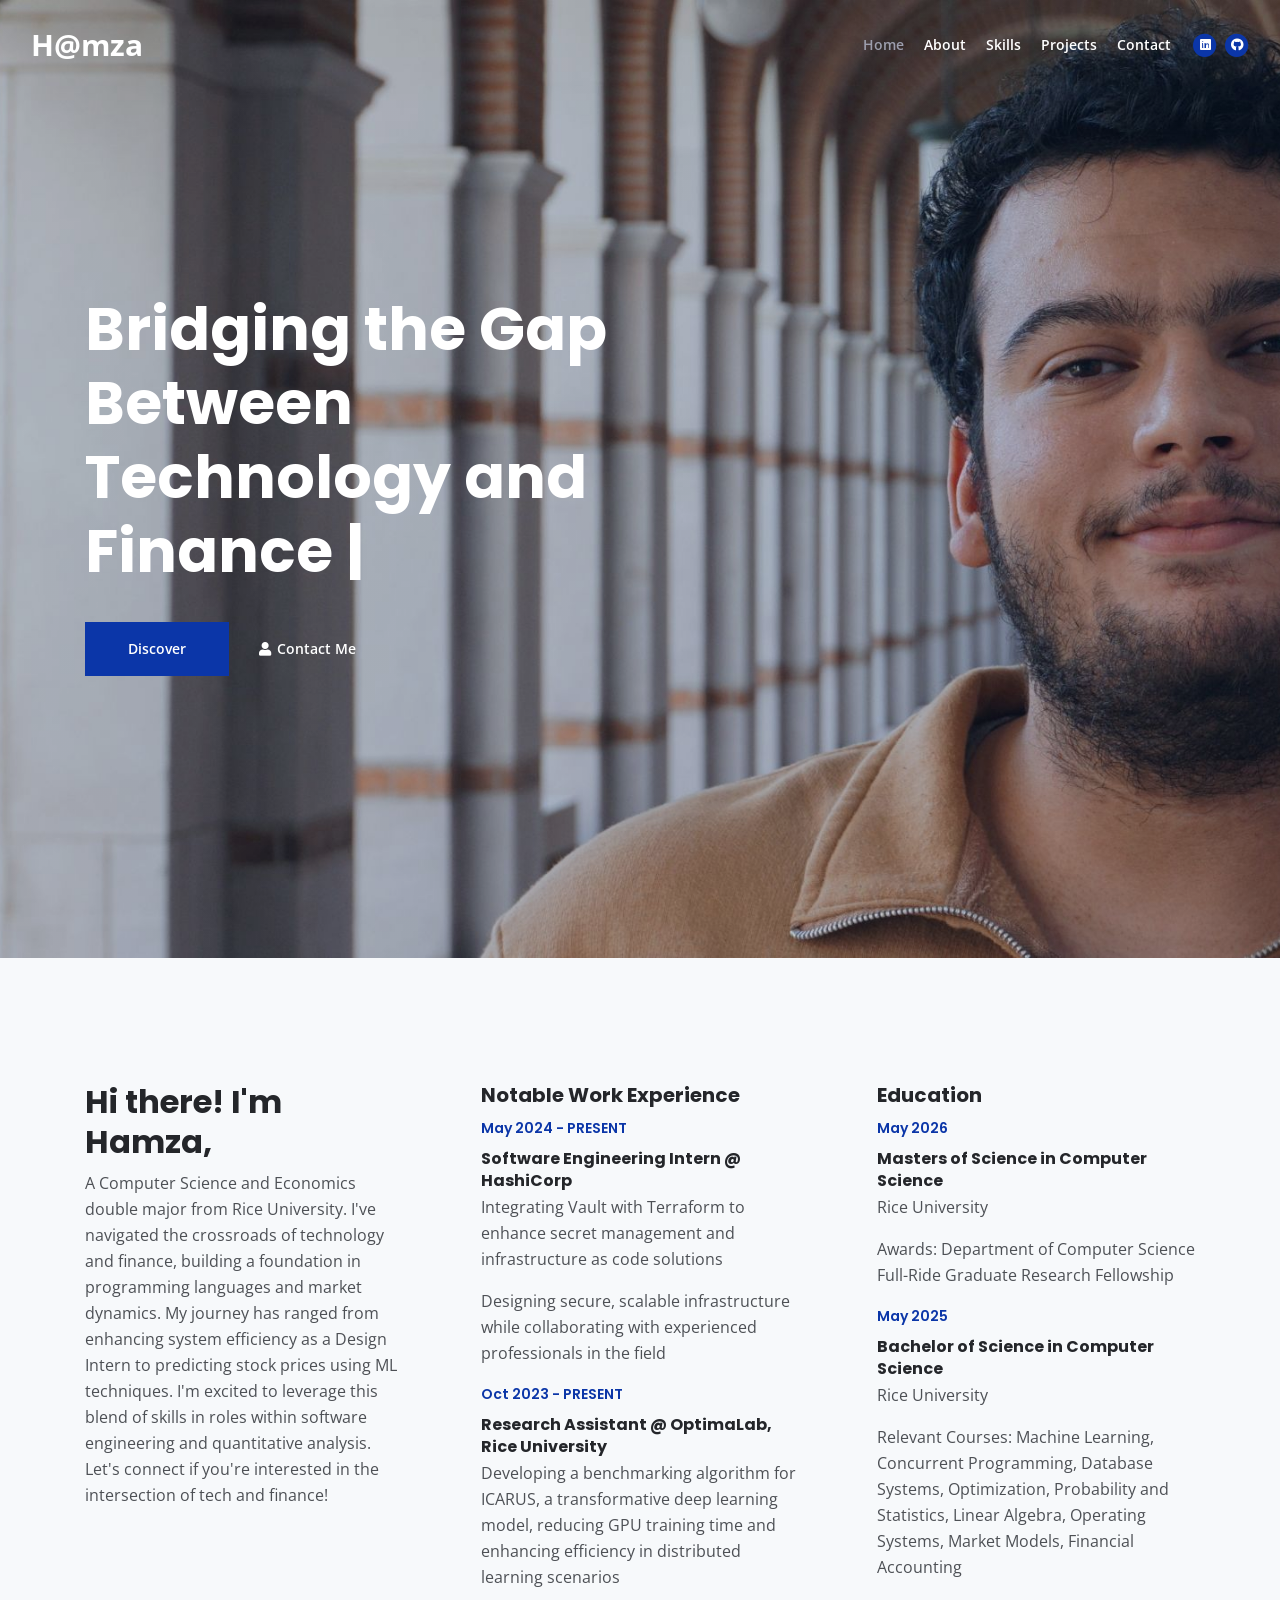
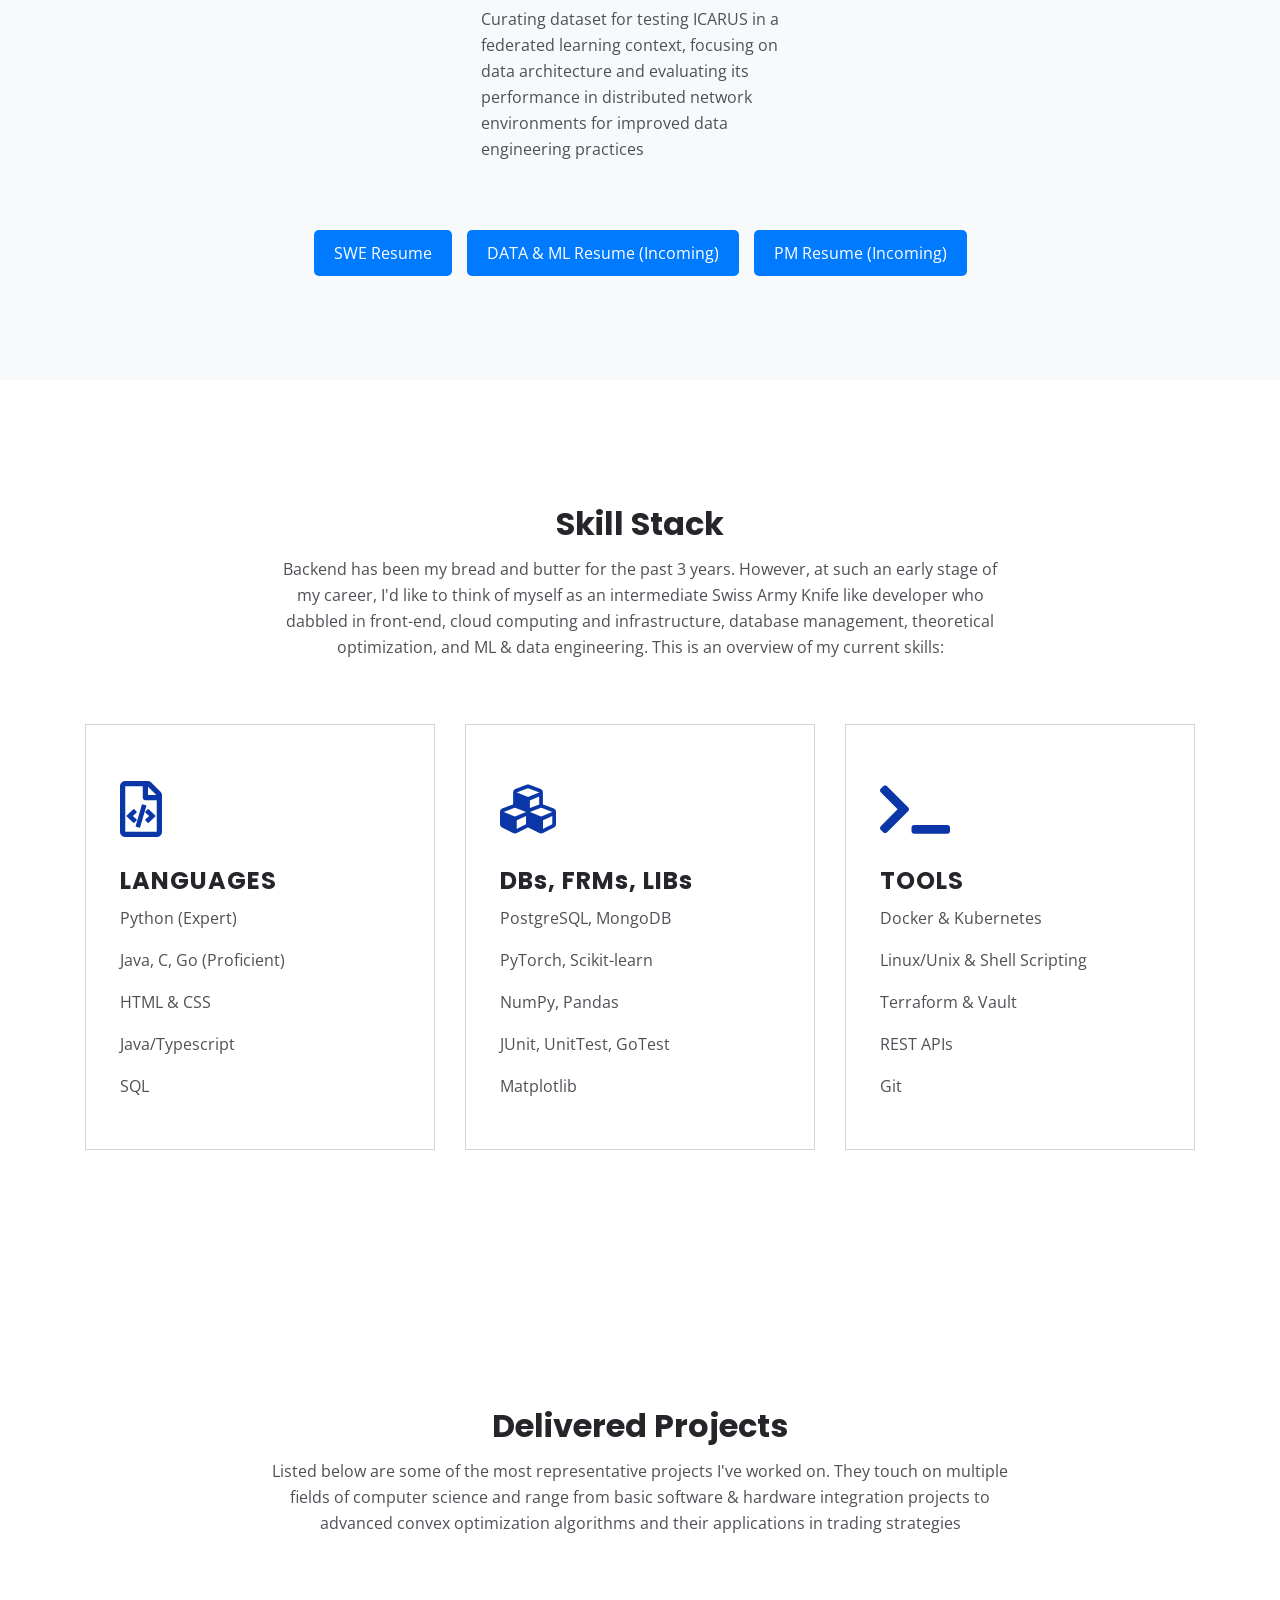
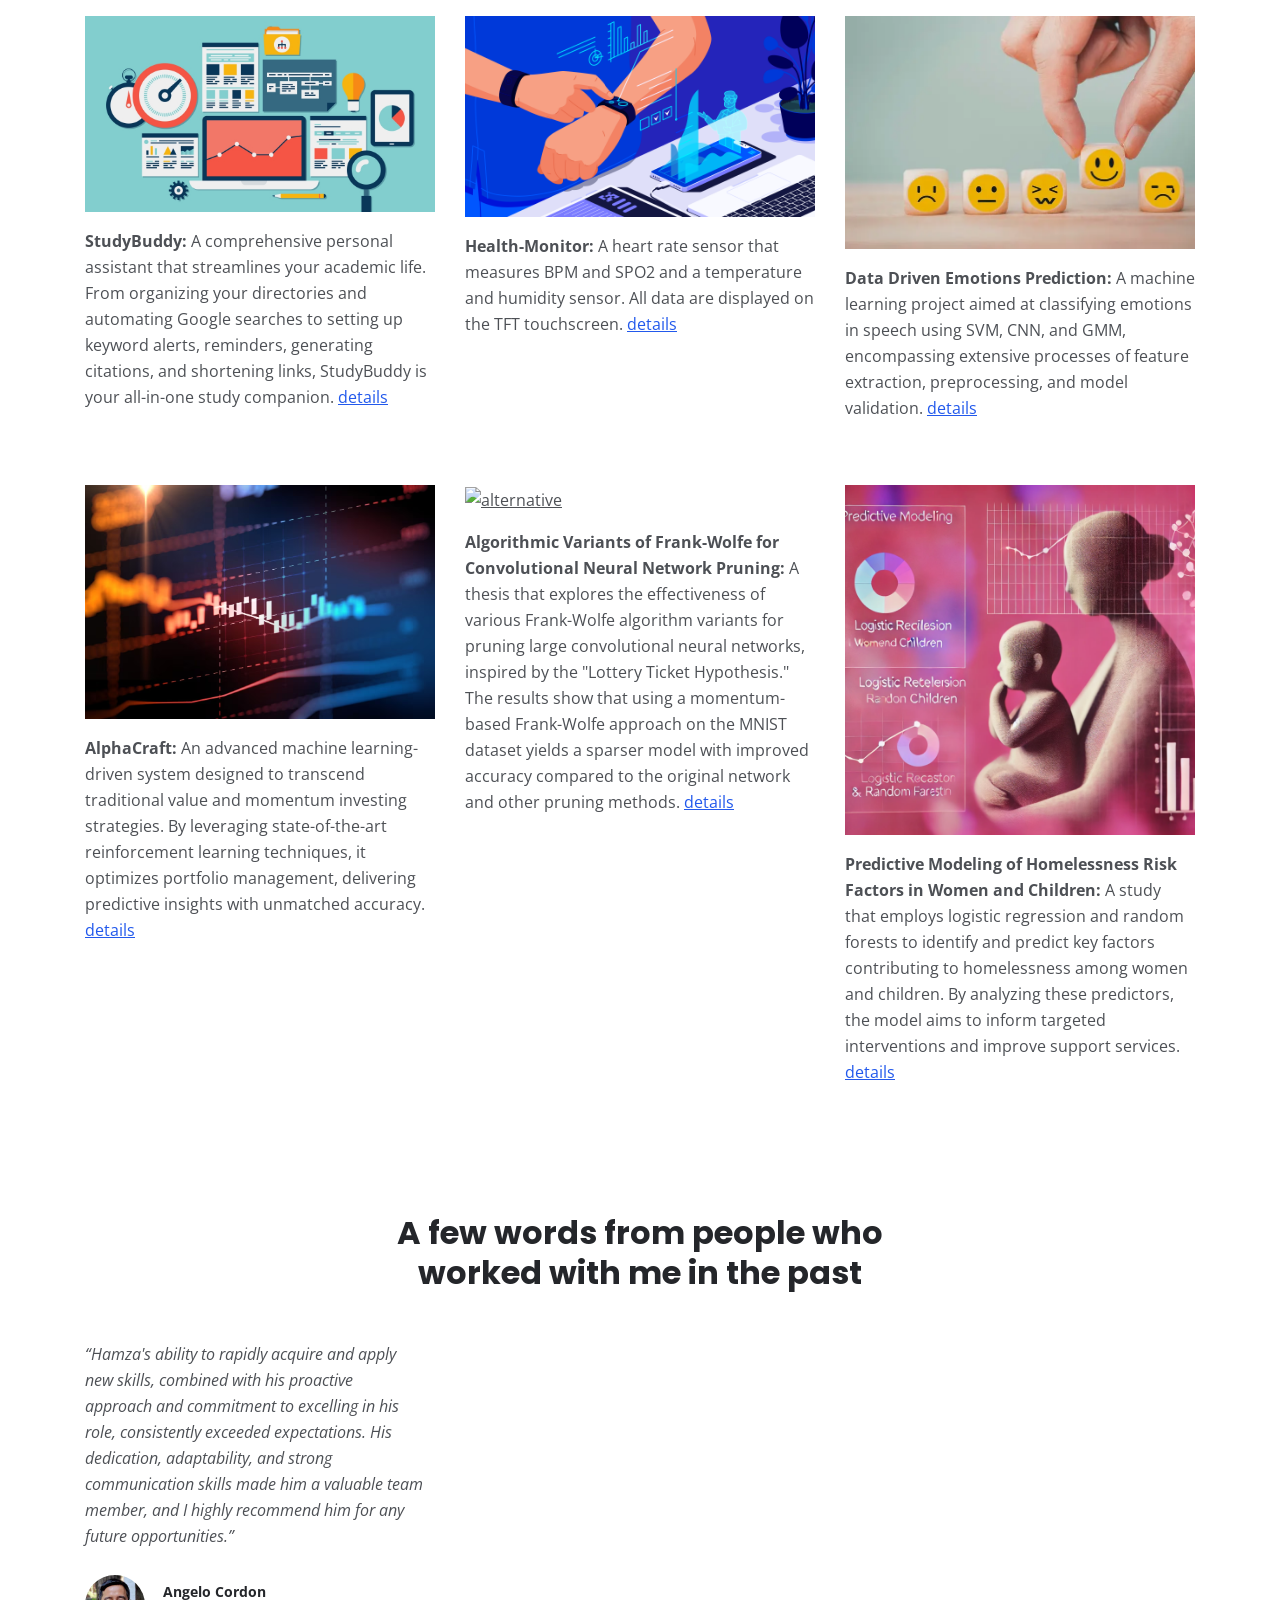
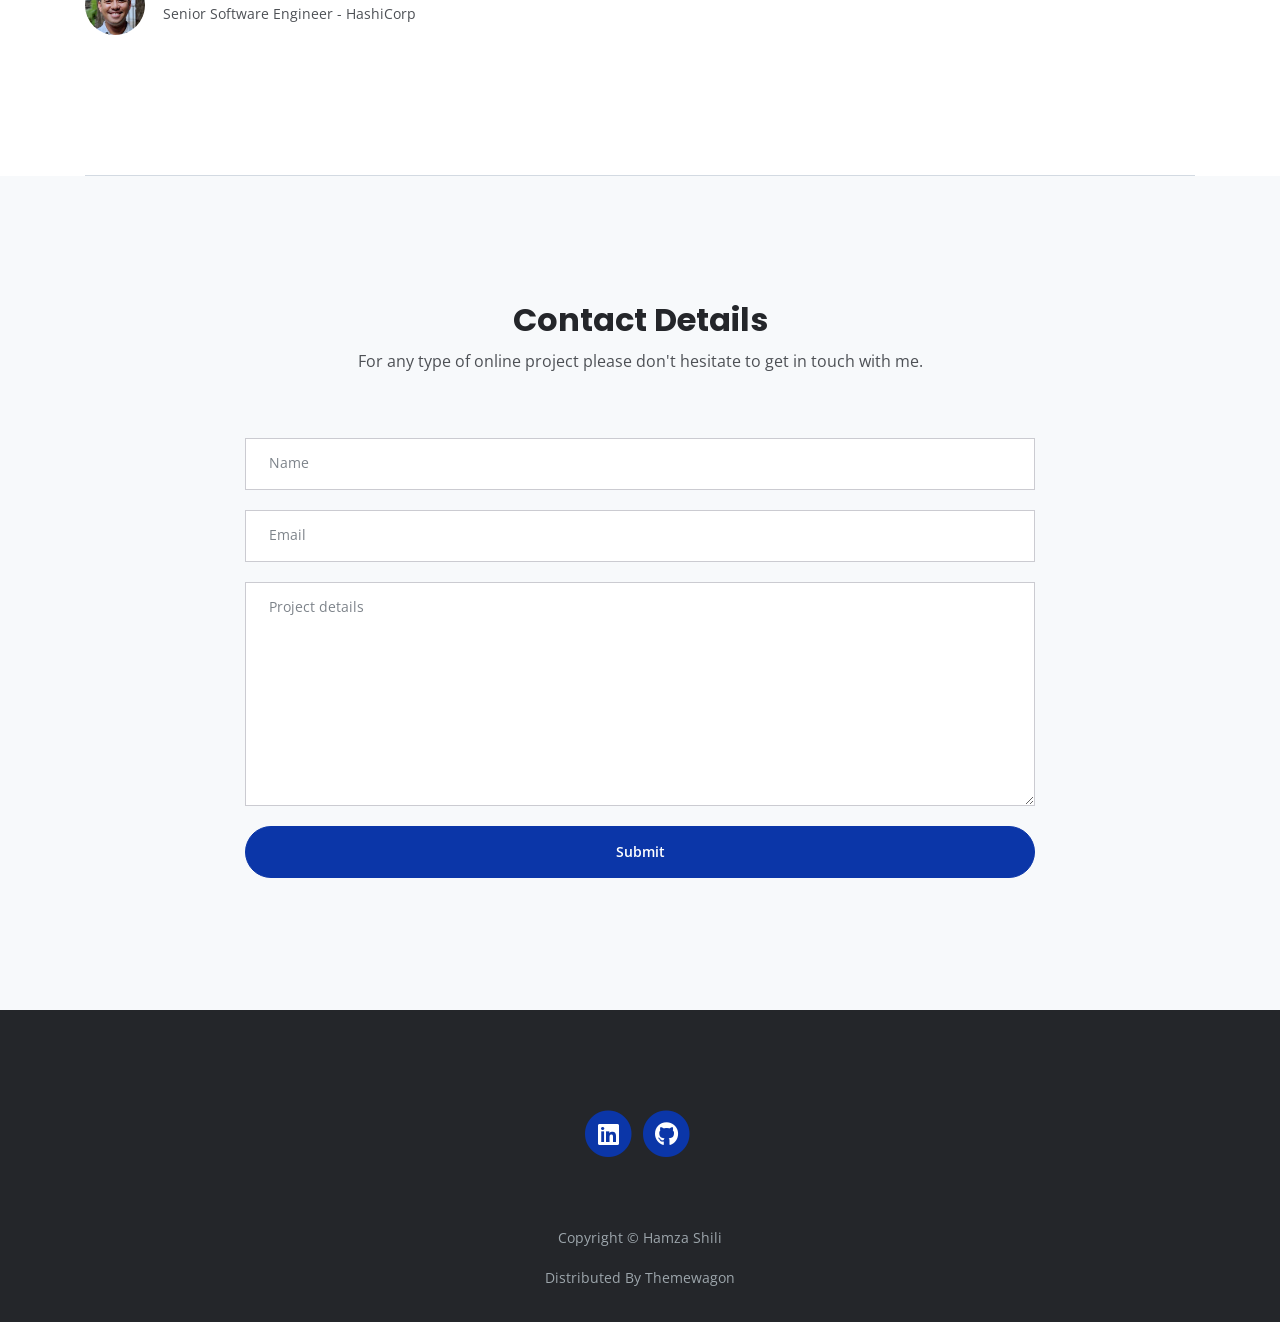
==== commit 05f55904: "add animation" ====
--- a/index.html
+++ b/index.html
@@ -84,21 +84,25 @@
     <!-- end of navigation -->
 
 
-    <!-- Header -->
-    <header id="header" class="header">
-        <div class="container">
-            <div class="row">
-                <div class="col-lg-6">
-                    <div class="text-container">
-                        <h1 class="h1-large">Bridging the Gap Between Technology and Finance!</h1>
-                        <a class="btn-solid-lg page-scroll" href="#about">Discover</a>
-                        <a class="btn-outline-lg page-scroll" href="#contact"><i class="fas fa-user"></i>Contact Me</a>
-                    </div> <!-- end of text-container -->
-                </div> <!-- end of col -->
-            </div> <!-- end of row -->
-        </div> <!-- end of container -->
-    </header> <!-- end of header -->
-    <!-- end of header -->
+   <!-- Header -->
+   <header id="header" class="header">
+    <div class="container">
+        <div class="row">
+            <div class="col-lg-6">
+                <div class="text-container">
+                    <h1 class="h1-large">
+                        Bridging the Gap Between Technology and<br>
+                        <span id="typing-effect"></span>
+                        <span id="cursor">|</span>
+                    </h1>
+                    <a class="btn-solid-lg page-scroll" href="#about">Discover</a>
+                    <a class="btn-outline-lg page-scroll" href="#contact"><i class="fas fa-user"></i>Contact Me</a>
+                </div> <!-- end of text-container -->
+            </div> <!-- end of col -->
+        </div> <!-- end of row -->
+    </div> <!-- end of container -->
+</header> <!-- end of header -->
+<!-- end of header -->
 
 
     <!-- About-->
@@ -107,7 +111,7 @@
             <div class="row">
                 <div class="col-lg-4">
                     <div class="text-container first">
-                        <h2>Hi there I'm Hamza,</h2>
+                        <h2>Hi there! I'm Hamza,</h2>
                         <p>A Computer Science and Economics double major from Rice
                             University. I've navigated the crossroads of technology and finance, 
                             building a foundation in programming languages and market dynamics. 
--- a/css/styles.css
+++ b/css/styles.css
@@ -1315,5 +1315,18 @@
 
 
 /*  */
-
-
+#typing-effect {
+    font-weight: bold;
+}
+
+#cursor {
+    font-weight: bold;
+    animation: blink 0.7s infinite;
+}
+
+@keyframes blink {
+    0% { opacity: 1; }
+    50% { opacity: 0; }
+    100% { opacity: 1; }
+}
+
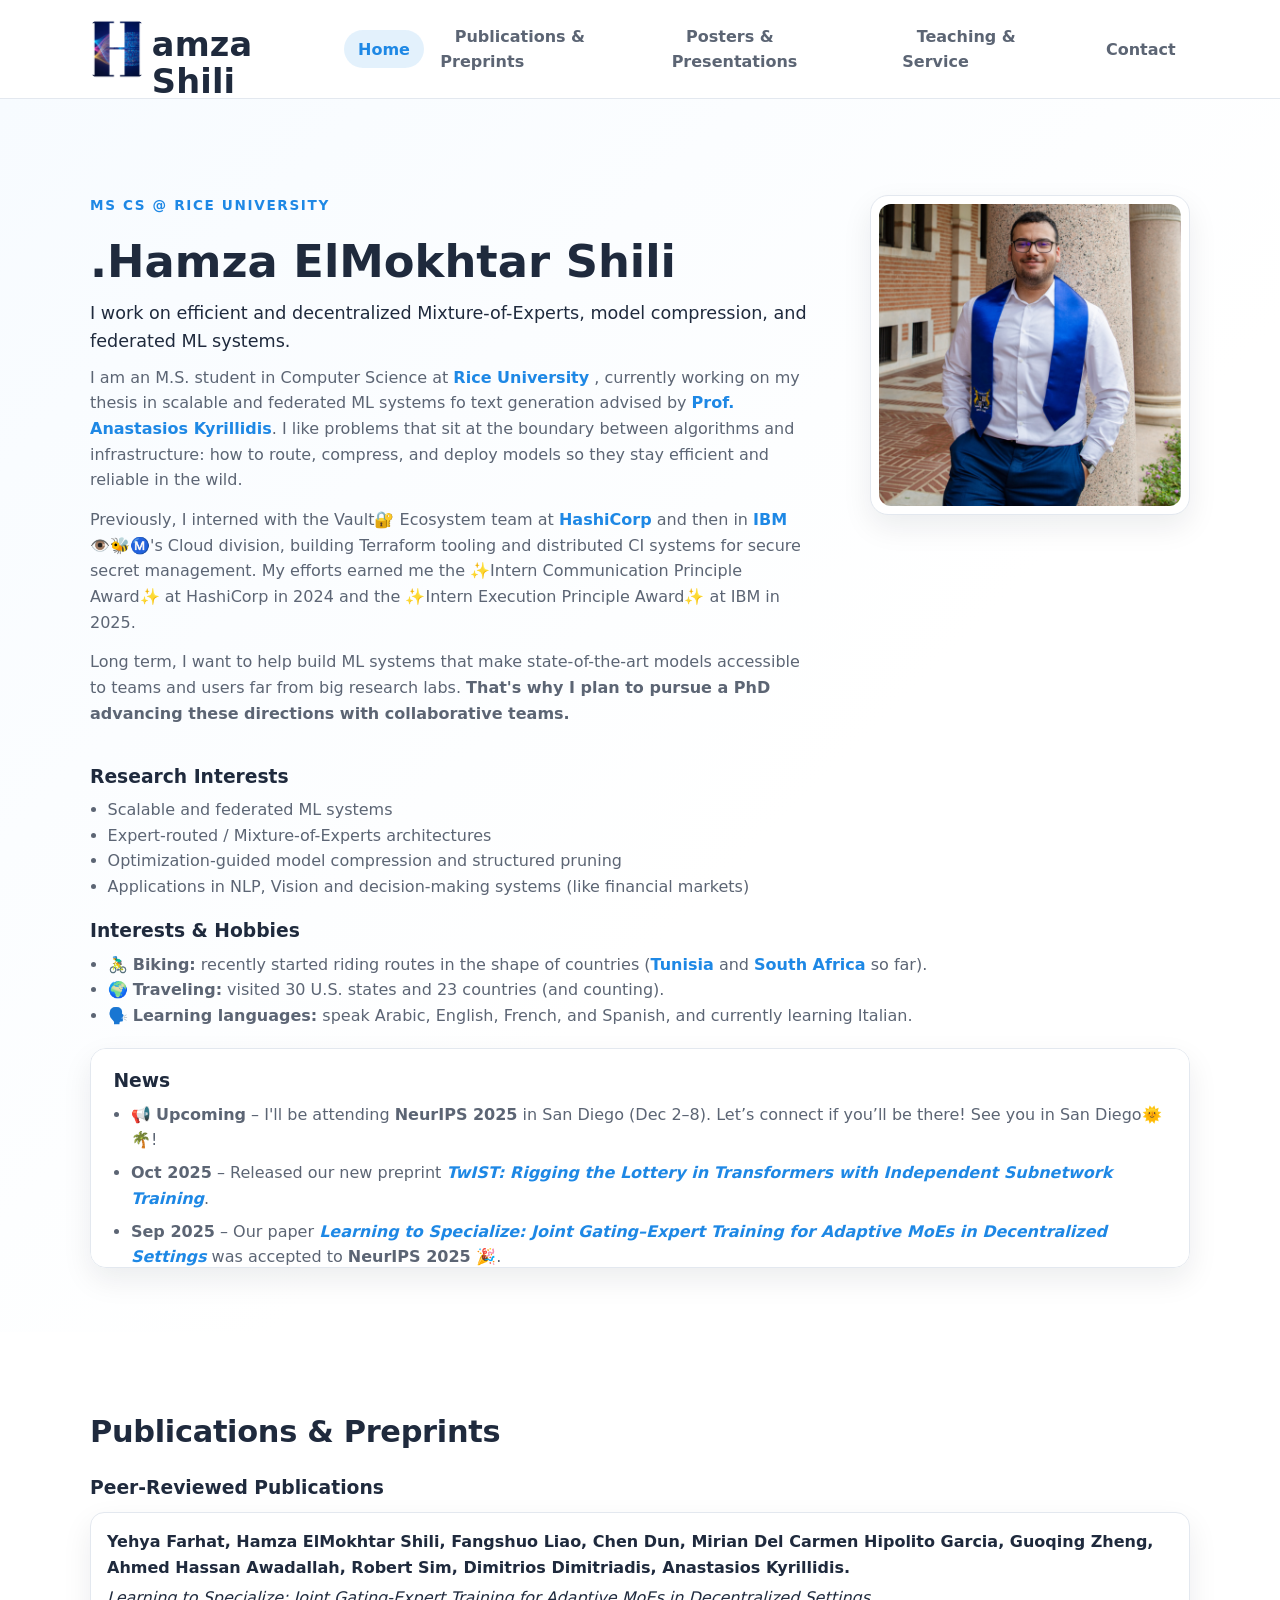
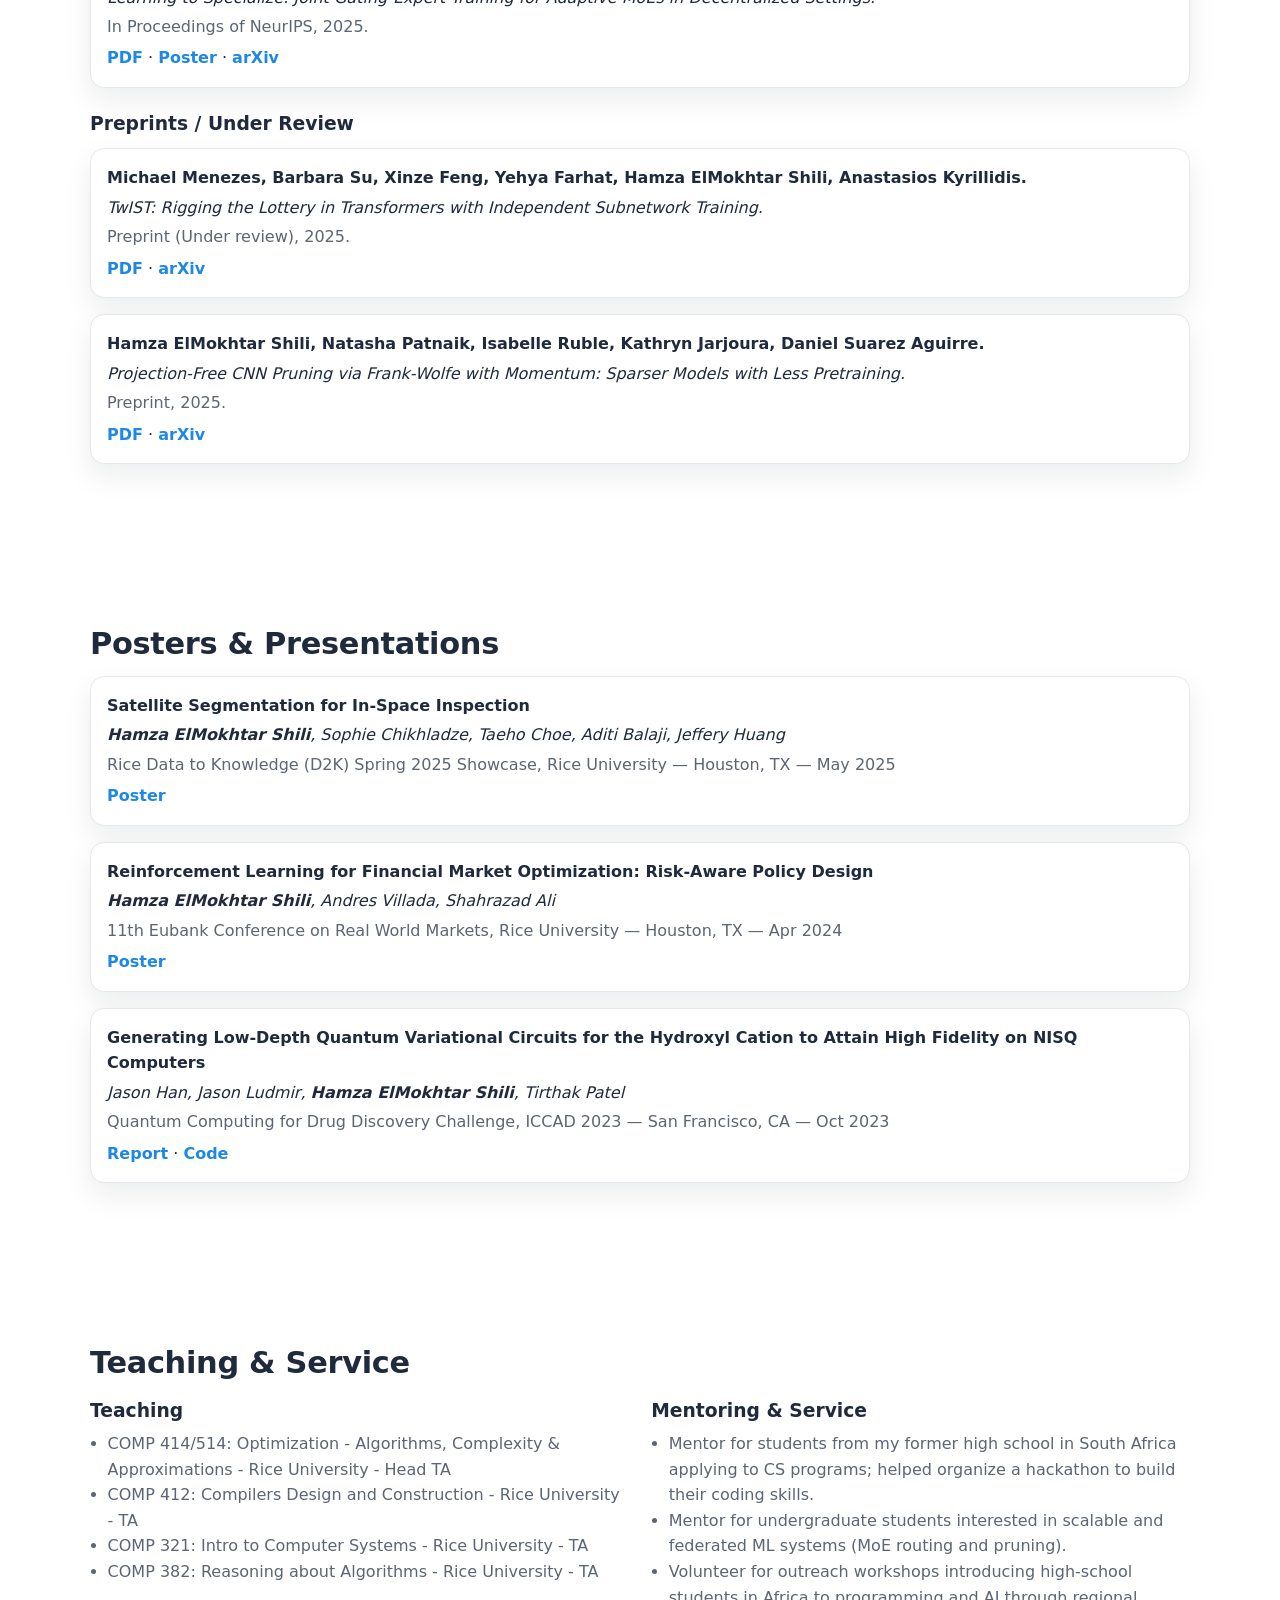
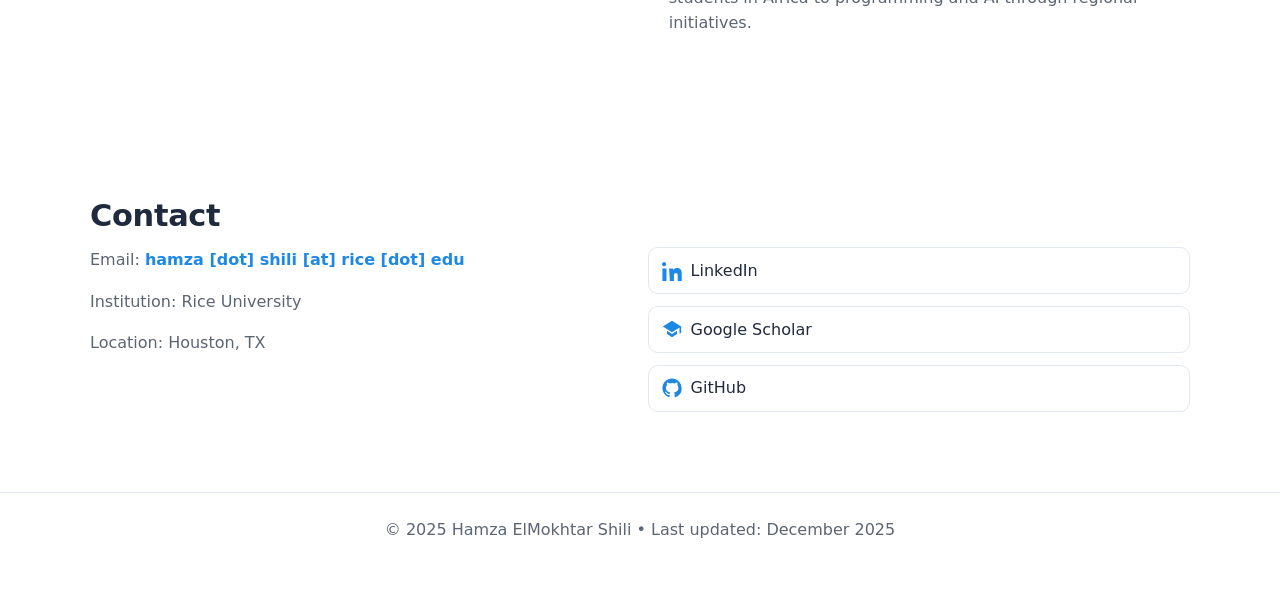
==== commit b685316c: "research website" ====
--- a/index.html
+++ b/index.html
@@ -1,465 +1,264 @@
-<!DOCTYPE html>
-<html lang="en">
-<head>
-    <meta charset="utf-8">
-    <meta name="viewport" content="width=device-width, initial-scale=1, shrink-to-fit=no">
-    
-    <!-- SEO Meta Tags -->
-    <meta name="description" content="Portfolio Website">
-    <meta name="author" content="Hamza Shili">
-
-    <!-- OG Meta Tags to improve the way the post looks when you share the page on Facebook, Twitter, LinkedIn -->
-	<meta property="og:site_name" content="" /> <!-- website name -->
-	<meta property="og:site" content="" /> <!-- website link -->
-	<meta property="og:title" content=""/> <!-- title shown in the actual shared post -->
-	<meta property="og:description" content="" /> <!-- description shown in the actual shared post -->
-	<meta property="og:image" content="" /> <!-- image link, make sure it's jpg -->
-	<meta property="og:url" content="" /> <!-- where do you want your post to link to -->
-	<meta name="twitter:card" content="summary_large_image"> <!-- to have large image post format in Twitter -->
-
-    <!-- Webpage Title -->
-    <title>Hamza Webpage Title</title>
-    
-    <!-- Styles -->
-    <link rel="preconnect" href="https://fonts.gstatic.com">
-    <link href="https://fonts.googleapis.com/css2?family=Open+Sans:ital,wght@0,400;0,600;0,700;1,400&family=Poppins:wght@600&display=swap" rel="stylesheet">
-    <link href="css/bootstrap.css" rel="stylesheet">
-    <link href="css/fontawesome-all.css" rel="stylesheet">
-	<link href="css/styles.css" rel="stylesheet">
-	
-	<!-- Favicon  -->
-    <link rel="icon" href="images/favicon.png">
-</head>
-<body data-spy="scroll" data-target=".fixed-top">
-    
-    <!-- Navigation -->
-    <nav class="navbar navbar-expand-lg fixed-top navbar-dark">
-        <div class="container">
-            
-            <!-- Image Logo -->
-            <!-- <a class="navbar-brand logo-image" href="index.html"><img src="images/logo.svg" alt="alternative"></a>   -->
-
-            <!-- Text Logo - Use this if you don't have a graphic logo -->
-            <a class="navbar-brand logo-text page-scroll" href="index.html">H@mza</a>
-
-            <button class="navbar-toggler p-0 border-0" type="button" data-toggle="offcanvas">
-                <span class="navbar-toggler-icon"></span>
-            </button>
-
-            <div class="navbar-collapse offcanvas-collapse" id="navbarsExampleDefault">
-                <ul class="navbar-nav ml-auto">
-                    <li class="nav-item">
-                        <a class="nav-link page-scroll" href="#header">Home <span class="sr-only">(current)</span></a>
-                    </li>
-                    <li class="nav-item">
-                        <a class="nav-link page-scroll" href="#about">About</a>
-                    </li>
-                    <li class="nav-item">
-                        <a class="nav-link page-scroll" href="#services">Skills</a>
-                    </li>
-                    <li class="nav-item">
-                        <a class="nav-link page-scroll" href="#projects">Projects</a>
-                    </li>
-                    <li class="nav-item">
-                        <a class="nav-link page-scroll" href="#contact">Contact</a>
-                    </li>
-                </ul>
-                <span class="nav-item social-icons"> 
-                    <span class="fa-stack"> 
-                        <a href="https://www.linkedin.com/in/hamza-elmokhtar/" target="_blank" rel="noopener noreferrer">
-                            <i class="fas fa-circle fa-stack-2x"></i>
-                            <i class="fab fa-linkedin fa-stack-1x"></i>
-                        </a>
-                    </span>
-                    <span class="fa-stack">
-                        <a href="https://github.com/HamzaShili65" target="_blank" rel="noopener noreferrer"> 
-                            <i class="fas fa-circle fa-stack-2x"></i>
-                            <i class="fab fa-github fa-stack-1x"></i>
-                        </a>
-                    </span>
-                </span>
-            </div> <!-- end of navbar-collapse -->
-        </div> <!-- end of container -->
-    </nav> <!-- end of navbar -->
-    <!-- end of navigation -->
-
-
-   <!-- Header -->
-   <header id="header" class="header">
-    <div class="container">
-        <div class="row">
-            <div class="col-lg-6">
-                <div class="text-container">
-                    <h1 class="h1-large">
-                        Bridging the Gap Between Technology and<br>
-                        <span id="typing-effect"></span>
-                        <span id="cursor">|</span>
-                    </h1>
-                    <a class="btn-solid-lg page-scroll" href="#about">Discover</a>
-                    <a class="btn-outline-lg page-scroll" href="#contact"><i class="fas fa-user"></i>Contact Me</a>
-                </div> <!-- end of text-container -->
-            </div> <!-- end of col -->
-        </div> <!-- end of row -->
-    </div> <!-- end of container -->
-</header> <!-- end of header -->
-<!-- end of header -->
-
-
-    <!-- About-->
-    <div id="about" class="basic-1 bg-gray">
-        <div class="container">
-            <div class="row">
-                <div class="col-lg-4">
-                    <div class="text-container first">
-                        <h2>Hi there! I'm Hamza,</h2>
-                        <p>A Computer Science and Economics double major from Rice
-                            University. I've navigated the crossroads of technology and finance, 
-                            building a foundation in programming languages and market dynamics. 
-                            My journey has ranged from enhancing system efficiency as a Design 
-                            Intern to predicting stock prices using ML techniques. I'm excited to 
-                            leverage this blend of skills in roles within software engineering and 
-                            quantitative analysis. Let's connect if you're interested in the intersection 
-                             of tech and finance!</p>
-                    </div> <!-- end of text-container -->
-                </div> <!-- end of col -->
-                    <!-- Experience Section -->
-                    <div class="col-lg-4">
-                        <div class="text-container second">
-                            <h5>Notable Work Experience</h5>
-                                <div class="time">May 2024 - PRESENT</div>
-                                <h6>Software Engineering Intern @ HashiCorp</h6>
-                                <!-- <p>Working happily on my own web projects</p> -->
-                                <p>Integrating Vault with Terraform to enhance secret management and infrastructure as code solutions</p>
-                                <p>Designing secure, scalable infrastructure while collaborating with experienced professionals in the field</p>   
-                                <div class="time">Oct 2023 - PRESENT</div>
-                                <h6>Research Assistant @ OptimaLab, Rice University</h6>
-                                <p>Developing a benchmarking algorithm for ICARUS, a transformative deep learning model, reducing GPU training time and enhancing efficiency in distributed learning scenarios</p>
-                                <p>Curating dataset for testing ICARUS in a federated learning context, focusing on data architecture and evaluating its performance in distributed network environments for improved data engineering practices</p>
-                            </div>
-                        </div> <!-- end of text-container -->
-                    <!-- Education Section -->
-                    <div class="col-lg-4">
-                        <div class="text-container third">
-                            <h5>Education</h5>
-                                <div class="time">May 2026</div>
-                                <h6>Masters of Science in Computer Science</h6>
-                                <p>Rice University</p>
-                                <p>Awards: Department of Computer Science Full-Ride Graduate Research Fellowship</p>
-                                <div class="time">May 2025</div>
-                                <h6>Bachelor of Science in Computer Science</h6>
-                                <p>Rice University</p>
-                                <p>Relevant Courses: Machine Learning, Concurrent Programming, Database Systems,
-                                    Optimization, Probability and Statistics, Linear Algebra, Operating Systems, Market Models, Financial Accounting</p>
-                        </div> <!-- end of text-container -->
-                    </div> <!-- end of col -->
-                </div> <!-- end of container -->                
-                <div class="actions-container">
-                    <div class="action-item">
-                        <a href="./resumes/SWE_resume.pdf" class="button" target="_blank" rel="noopener">SWE Resume</a>
-                    </div>
-                    <div class="action-item">
-                        <a href="DATA&ML Resume Hamza Shili.pdf" class="button" target="_blank" rel="noopener">DATA & ML Resume (Incoming)</a>
-                    </div>
-                    <div class="action-item">
-                        <a href="DATA&ML Resume Hamza Shili.pdf" class="button" target="_blank" rel="noopener">PM Resume (Incoming)</a>
-                    </div>
-                </div>                
-            </div> <!-- end of row -->
-        </div> <!-- end of container -->
-    </div> <!-- end of basic-1 -->
-    <!-- end of about -->
-
-
-    <!-- Services -->
-    <div id="services" class="basic-2">
-        <div class="container">
-            <div class="row">
-                <div class="col-lg-12">
-                    <h2 class="h2-heading">Skill Stack</h2>
-                    <p class="p-heading">Backend has been my bread and butter for the past 3 years. 
-                        However, at such an early stage of my career, I'd like to
-                        think of myself as an intermediate Swiss Army Knife like developer
-                        who dabbled in front-end, cloud computing and infrastructure, database management,
-                        theoretical optimization, and ML & data engineering. This is an overview of my current skills:</p>
-                </div> <!-- end of col -->
-            </div> <!-- end of row -->
-            <div class="row">
-                <div class="col-lg-4">
-                    <div class="text-box">
-                        <i class="far fa-file-code"></i>
-                        <h4>LANGUAGES</h4>
-                            <p>Python (Expert)</p>
-                            <p>Java, C, Go (Proficient)</p>
-                            <p>HTML & CSS</p>
-                            <p>Java/Typescript</p>
-                            <p>SQL</p>
-                    </div> <!-- end of text-box -->
-                </div> <!-- end of col -->
-                <div class="col-lg-4">
-                    <div class="text-box">
-                        <i class="fas fa-cubes"></i>
-                        <h4>DBs, FRMs, LIBs</h4>
-                        <p>PostgreSQL, MongoDB</p>
-                        <p>PyTorch, Scikit-learn</p>
-                        <p>NumPy, Pandas</p> 
-                        <p>JUnit, UnitTest, GoTest</p>
-                        <p>Matplotlib</p>
-                    </div> <!-- end of text-box -->
-                </div> <!-- end of col -->
-                <div class="col-lg-4">
-                    <div class="text-box">
-                        <i class="fas fa-terminal"></i>
-                        <h4>TOOLS</h4>
-                            <p>Docker & Kubernetes</p>
-                            <p>Linux/Unix &  Shell Scripting</p>
-                            <p>Terraform & Vault</p>
-                            <p>REST APIs</p>
-                            <p>Git</p>
-                    </div> <!-- end of text-box -->
-                </div> <!-- end of col -->
-            </div> <!-- end of row -->
-        </div> <!-- end of container -->
-    </div> <!-- end of basic-2 -->
-    <!-- end of services -->
-
-    <!-- Projects -->
-    <div id="projects" class="basic-3">
-        <div class="container">
-            <div class="row">
-                <div class="col-lg-12">
-                    <h2 class="h2-heading">Delivered Projects</h2>
-                    <p class="p-heading">Listed below are some of the most representative projects I've worked on. 
-                        They touch on multiple fields of computer science and range from 
-                        basic software & hardware integration projects to advanced convex optimization algorithms and their applications in trading strategies</p>
-                </div> <!-- end of col -->
-            </div> <!-- end of row -->
-        </div> <!-- end of container -->
-    </div> <!-- end of basic-3 -->
-    <!-- end of projects -->
-
-    <!-- Works -->
-    <div class="basic-4">
-        <div class="container">
-            <div class="row">
-
-                <div class="col-lg-4">
-                    <div class="text-container">
-                        <div class="image-container">
-                            <a href="https://github.com/HamzaShili65/StudyBuddy" target="_blank" rel="noopener noreferrer">
-                                <img class="img-fluid" src="images/projects/01.jpg" alt="alternative">
-                            </a>
-                        </div> <!-- end of image-container -->
-                        <p><strong>StudyBuddy:</strong> 
-                            A comprehensive personal assistant that streamlines your academic life. From organizing your directories and automating Google searches to setting up keyword alerts, reminders, generating citations, and shortening links, StudyBuddy is your all-in-one study companion. <a class="blue" href="https://github.com/HamzaShili65/StudyBuddy" target="_blank" rel="noopener noreferrer">details</a></p>
-                    </div> <!-- end of text-container -->
-                </div> <!-- end of col -->
-
-                <div class="col-lg-4">
-                    <div class="text-container">
-                        <div class="image-container">
-                            <a href="https://github.com/HamzaShili65/Health-Monitor" target="_blank" rel="noopener noreferrer">
-                                <img class="img-fluid" src="images/projects/03.jpg" alt="alternative">
-                            </a>
-                        </div> <!-- end of image-container -->
-                        <p><strong>Health-Monitor:</strong> 
-                            A heart rate sensor that measures BPM and SPO2 and a temperature and humidity sensor. All data are displayed on the TFT touchscreen. <a class="blue" href="https://github.com/HamzaShili65/Health-Monitor" target="_blank" rel="noopener noreferrer">details</a></p>
-                    </div> <!-- end of text-container -->
-                </div> <!-- end of col -->
-
-                <div class="col-lg-4">
-                    <div class="text-container">
-                        <div class="image-container">
-                            <a href="https://github.com/HamzaShili65/DataDriven-Emotions_Prediction" target="_blank" rel="noopener noreferrer">
-                                <img class="img-fluid" src="images/projects/04.jpg" alt="alternative">
-                            </a>
-                        </div> <!-- end of image-container -->
-                        <p><strong>Data Driven Emotions Prediction:</strong> 
-                            A machine learning project aimed at classifying emotions in speech using SVM, CNN, and GMM, encompassing extensive processes of feature extraction, preprocessing, and model validation. <a class="blue" href="https://github.com/HamzaShili65/DataDriven-Emotions_Prediction" target="_blank" rel="noopener noreferrer">details</a></p>
-                    </div> <!-- end of text-container -->
-                </div> <!-- end of col -->
-            </div> <!-- end of row -->
-
-            <div class="row">
-                
-                <div class="col-lg-4">
-                    <div class="text-container">
-                        <div class="image-container">
-                            <a href="https://github.com/HamzaShili65/AlphaCraft-Enhancing-Portfolio-Management-with-Reinforcement-Learning" target="_blank" rel="noopener noreferrer">
-                                <img class="img-fluid" src="images/projects/02.jpg" alt="alternative">
-                            </a>
-                        </div> <!-- end of image-container -->
-                        <p><strong>AlphaCraft:</strong> 
-                            An advanced machine learning-driven system designed to transcend traditional value and momentum investing strategies. By leveraging state-of-the-art reinforcement learning techniques, it optimizes portfolio management, delivering predictive insights with unmatched accuracy. 
-                            <a class="blue" href="https://github.com/HamzaShili65/AlphaCraft-Enhancing-Portfolio-Management-with-Reinforcement-Learning" target="_blank" rel="noopener noreferrer">details</a></p>
-                    </div> <!-- end of text-container -->
-                </div> <!-- end of col -->
-
-                <div class="col-lg-4">
-                    <div class="text-container">
-                        <div class="image-container">
-                            <a href="https://github.com/HamzaShili65/Algorithmic-Variants-of-Frank-Wolfe-for-Deep-Neural-Network-Pruning-Computational-Study" target="_blank" rel="noopener noreferrer">
-                                <img class="img-fluid" src="images/projects/05.jpg" alt="alternative">
-                            </a>
-                        </div> <!-- end of image-container -->
-                        <p><strong>Algorithmic Variants of Frank-Wolfe for
-                            Convolutional Neural Network Pruning:</strong> 
-                            A thesis that explores the effectiveness of various Frank-Wolfe algorithm variants for pruning large convolutional neural networks, inspired by the "Lottery Ticket Hypothesis." The results show that using a momentum-based Frank-Wolfe approach on the MNIST dataset yields a sparser model with improved accuracy compared to the original network and other pruning methods. <a class="blue" href="https://github.com/HamzaShili65/Algorithmic-Variants-of-Frank-Wolfe-for-Deep-Neural-Network-Pruning-Computational-Study" target="_blank" rel="noopener noreferrer">details</a></p>
-                    </div> <!-- end of text-container -->
-                </div> <!-- end of col -->
-
-                <div class="col-lg-4">
-                    <div class="text-container">
-                        <div class="image-container">
-                            <a href="https://github.com/HamzaShili65/ai4allProject" target="_blank" rel="noopener noreferrer">
-                                <img class="img-fluid" src="images/projects/06.jpg" alt="alternative">
-                            </a>
-                        </div> <!-- end of image-container -->
-                        <p><strong>Predictive Modeling of Homelessness Risk Factors in Women and Children:</strong> 
-                            A study that employs logistic regression and random forests to identify and predict key factors contributing to homelessness among women and children. By analyzing these predictors, the model aims to inform targeted interventions and improve support services. <a class="blue" href="https://github.com/HamzaShili65/ai4allProject" target="_blank" rel="noopener noreferrer">details</a></p>
-                    </div> <!-- end of text-container -->
-                </div> <!-- end of col -->
-            </div> <!-- end of row -->
-            
-        </div> <!-- end of container -->
-    </div> <!-- end of basic-4 -->
-    <!-- end of works -->
-
-
-    <!-- Testimonials -->
-    <div class="cards-1">
-        <div class="container">
-            <div class="row">
-                <div class="col-lg-12">
-                    <h2 class="h2-heading">A few words from people who worked with me in the past</h2>
-                </div> <!-- end of col -->
-            </div> <!-- end of row -->
-            <div class="row">
-                <div class="col-lg-12">
-                    
-                    <!-- Card -->
-                    <div class="card">
-                        <div class="card-body">
-                            <p class="testimonial-text">“Hamza's ability to rapidly acquire and apply new skills, combined with his proactive approach and commitment to excelling in his role, consistently exceeded expectations. His dedication, adaptability, and strong communication skills made him a valuable team member, and I highly recommend him for any future opportunities.”</p>
-                            <div class="details">
-                                <img src="images/testimonial-1.png" alt="alternative">
-                                <div class="text">
-                                    <div class="testimonial-author">Angelo Cordon</div>
-                                    <div class="occupation">Senior Software Engineer - HashiCorp</div>
-                                </div> <!-- end of text -->
-                            </div> <!-- end of testimonial-details -->
-                        </div>
-                    </div>
-                    <!-- end of card -->
-
-                </div> <!-- end of col -->
-            </div> <!-- end of row -->
-        </div> <!-- end of container -->
-    </div> <!-- end of cards-1 -->
-    <!-- end of testimonials -->
-
-
-    <!-- Section Divider -->
-    <div class="container">
-        <div class="row">
-            <div class="col-lg-12">
-                <hr class="section-divider">
-            </div> <!-- end of col -->
-        </div> <!-- end of row -->
-    </div> <!-- end of container -->
-    <!-- end of section divider -->
-
-
-    <!-- Contact -->
-    <div id="contact" class="form-1 bg-gray">
-        <div class="container">
-            <div class="row">
-                <div class="col-lg-12">
-                    <h2>Contact Details</h2>
-                    <p class="p-heading">For any type of online project please don't hesitate to get in touch with me.</p>
-                </div> <!-- end of col -->
-            </div> <!-- end of row -->
-            <div class="row">
-                <div class="col-lg-12">
-                    
-                    <!-- Contact Form -->
-                    <form id="contactForm">
-                        <div class="form-group">
-                            <input type="text" class="form-control-input" id="cname" required>
-                            <label class="label-control" for="cname">Name</label>
-                        </div>
-                        <div class="form-group">
-                            <input type="email" class="form-control-input" id="cemail" required>
-                            <label class="label-control" for="cemail">Email</label>
-                        </div>
-                        <div class="form-group">
-                            <textarea class="form-control-textarea" id="cmessage" required></textarea>
-                            <label class="label-control" for="cmessage">Project details</label>
-                        </div>
-                        <div class="form-group">
-                            <button type="submit" class="form-control-submit-button">Submit</button>
-                        </div>
-                    </form>
-                    <!-- end of contact form -->
-
-                </div> <!-- end of col -->
-            </div> <!-- end of row -->
-        </div> <!-- end of container -->
-    </div> <!-- end of form-1 -->  
-    <!-- end of contact -->
-
-
-    <!-- Footer -->
-    <div class="footer bg-gray">
-        <div class="container">
-            <div class="row">
-                <div class="col-lg-12">
-                    <div class="social-container">
-                        <span class="fa-stack">
-                            <a target="_blank" rel="noopener noreferrer" href="https://www.linkedin.com/in/hamza-elmokhtar/">
-                                <i class="fas fa-circle fa-stack-2x"></i>
-                                <i class="fab fa-linkedin fa-stack-1x"></i>
-                            </a>
-                        </span>
-                        <span class="fa-stack">
-                            <a target="_blank" rel="noopener noreferrer" href="https://github.com/HamzaShili65">
-                                <i class="fas fa-circle fa-stack-2x"></i>
-                                <i class="fab fa-github fa-stack-1x"></i>
-                            </a>
-                        </span>
-                    </div> <!-- end of social-container -->
-                </div> <!-- end of col -->
-            </div> <!-- end of row -->
-        </div> <!-- end of container -->
-    </div> <!-- end of footer -->  
-    <!-- end of footer -->
-
-
-    <!-- Copyright -->
-    <div class="copyright bg-gray">
-        <div class="container">
-            <div class="row">
-                <div class="col-lg-12">
-                    <p class="p-small">Copyright © <a class="no-line" target="_blank" rel="noopener noreferrer" href="https://www.linkedin.com/in/hamza-elmokhtar/">Hamza Shili</a></p>
-                </div> <!-- end of col -->
-            </div> <!-- enf of row -->
-        </div> <!-- end of container -->
-
-        <div class="container">
-            <div class="row">
-                <div class="col-lg-12">
-                    <p class="p-small">Distributed By <a class="no-line" href="https://themewagon.com/">Themewagon</a></p>
-                </div> <!-- end of col -->
-            </div> <!-- enf of row -->
-        </div> <!-- end of container -->
-        
-    </div> <!-- end of copyright --> 
-    <!-- end of copyright -->
-    
-    	
-    <!-- Scripts -->
-    <script src="js/jquery.min.js"></script> <!-- jQuery for Bootstrap's JavaScript plugins -->
-    <script src="js/bootstrap.min.js"></script> <!-- Bootstrap framework -->
-    <script src="js/jquery.easing.min.js"></script> <!-- jQuery Easing for smooth scrolling between anchors -->
-    <script src="js/scripts.js"></script> <!-- Custom scripts -->
-</body>
-</html>+<!DOCTYPE html>
+<html lang="en">
+<head>
+  <meta charset="UTF-8">
+  <meta name="viewport" content="width=device-width, initial-scale=1.0">
+  <title>Hamza ElMokhtar Shili | Academic Website</title>
+  <link rel="icon" type="image/png" href="images/favicon.png">
+  <link rel="apple-touch-icon" href="images/favicon.png">
+  <link rel="stylesheet" href="style.css">
+</head>
+<body>
+  <header class="site-header">
+    <div class="container nav-container">
+      <div class="brand">
+        <span class="brand-mark">
+          <img src="images/1.png" alt="Hamza ElMokhtar Shili logo">
+        </span>
+        <span class="brand-name">amza Shili</span>
+      </div>
+      <button class="nav-toggle" aria-label="Toggle navigation">
+        <span></span>
+        <span></span>
+        <span></span>
+      </button>
+      <nav class="main-nav" aria-label="Main navigation">
+        <ul>
+          <li><a href="#home" class="nav-link active">Home</a></li>
+          <li><a href="#publications" class="nav-link">Publications &amp; Preprints</a></li>
+          <li><a href="#posters-presentations" class="nav-link">Posters &amp; Presentations</a></li>
+          <li><a href="#teaching-service" class="nav-link">Teaching &amp; Service</a></li>
+          <li><a href="#contact" class="nav-link">Contact</a></li>
+        </ul>
+      </nav>
+    </div>
+  </header>
+
+  <main>
+    <section id="home" class="section hero">
+      <div class="container hero-grid">
+        <div class="hero-content">
+          <div class="hero-header">
+            <div class="hero-text">
+              <p class="eyebrow">MS CS @ Rice University</p>
+              <h1>.Hamza ElMokhtar Shili</h1>
+              <p class="tagline">I work on efficient and decentralized Mixture-of-Experts, model compression, and federated ML systems.</p>
+              <p class="bio">
+                I am an M.S. student in Computer Science at 
+                <a href="https://www.rice.edu" class="text-link" target="_blank"> Rice University</a>
+                , currently working on my thesis in scalable and federated ML systems fo text generation advised by 
+                <a href="https://akyrillidis.github.io/about/" class="text-link" target="_blank">Prof. Anastasios Kyrillidis</a>. 
+                I like problems that sit at the boundary between algorithms and infrastructure: how to route, compress, and deploy models so they stay efficient and reliable in the wild. 
+              </p>
+               <p class="bio">
+                Previously, I interned with the Vault🔐 Ecosystem team at 
+                <a href="https://www.hashicorp.com" class="text-link" target="_blank">HashiCorp</a> 
+                and then in 
+                <a href="https://www.ibm.com" class="text-link" target="_blank">IBM 👁️🐝Ⓜ️</a>'s  
+                Cloud division, building Terraform tooling and distributed CI systems for secure secret management. My efforts earned me the ✨Intern Communication Principle Award✨ at HashiCorp in 2024 and the ✨Intern Execution Principle Award✨ at IBM in 2025. 
+              </p>
+               <p class="bio"> 
+                Long term, I want to help build ML systems that make state-of-the-art models accessible to teams and users far from big research labs. <strong>That's why I plan to pursue a PhD advancing these directions with collaborative teams.</strong>
+              </p>
+            </div>
+            <div class="headshot-frame headshot-small">
+              <img src="images/avatar_photo.png" alt="Profile photo placeholder">
+            </div>
+          </div>
+          <div class="lists">
+            <div>
+              <h3>Research Interests</h3>
+              <ul class="bullet-list">
+                <li>Scalable and federated ML systems</li>
+                <li>Expert-routed / Mixture-of-Experts architectures</li>
+                <li>Optimization-guided model compression and structured pruning</li>
+                <li>Applications in NLP, Vision and decision-making systems (like financial markets)</li>
+              </ul>
+            </div>
+          </div>
+          <div class="interest-box">
+            <h3>Interests &amp; Hobbies</h3>
+            <ul class="bullet-list">
+              <li>🚴‍♂️ <strong>Biking:</strong> recently started riding routes in the shape of countries 
+                (<a href="https://www.alltrails.com/explore/recording/evening-hike-5c16b0d-340?sh=hamza-shili&utm_campaign=memory&unfurl=false&showMemory=true" class="text-link" target="_blank">Tunisia</a> and 
+                <a href="https://www.alltrails.com/explore/recording/morning-hike-2f34bc2?sh=hamza-shili&utm_campaign=memory&unfurl=false&showMemory=true" class="text-link" target="_blank">South Africa</a> so far).</li>
+              <li>🌍 <strong>Traveling:</strong> visited 30 U.S. states and 23 countries (and counting).</li>
+              <li>🗣️ <strong>Learning languages:</strong> speak Arabic, English, French, and Spanish, and currently learning Italian.</li>
+            </ul>
+          </div>
+          <div class="info-box news-box">
+            <h3>News</h3>
+            <ul class="news-list">
+              <li>📢 <strong>Upcoming</strong> – I'll be attending <strong>NeurIPS 2025</strong> in San Diego (Dec 2–8). Let’s connect if you’ll be there! See you in San Diego🌞🌴!</li>
+              <li><strong>Oct 2025</strong> – Released our new preprint <a href="https://arxiv.org/abs/2511.03983" class="text-link" target="_blank"><em>TwIST: Rigging the Lottery in Transformers with Independent Subnetwork Training</em></a>.</li>
+              <li><strong>Sep 2025</strong> – Our paper <a href="https://openreview.net/forum?id=3FBByWp6GL" class="text-link" target="_blank"><em>Learning to Specialize: Joint Gating–Expert Training for Adaptive MoEs in Decentralized Settings</em></a> was accepted to <strong>NeurIPS 2025 🎉</strong>.</li>
+              <li><strong>Sep 2025</strong> – Accepted to the <strong>MENA ML 2026 Winter School</strong> (acceptance rate 13%)🎉 to present my work on federated Mixture-of-Experts for test summarization.</li>
+              <li><strong>Aug 2025</strong> – Concluded my software engineering internship in IBM’s Cloud division (Vault / HashiCorp acquisition).</li>
+              <li><strong>May 2025</strong> – Graduated from Rice University with a B.S. in Computer Science🎉 and started my thesis-based M.S. in Computer Science at Rice.</li>
+              <li><strong>May 2025</strong> – Wrapped up my internship with the Vault Ecosystem team at HashiCorp.</li>
+            </ul>
+          </div>
+        </div>
+      </div>
+    </section>
+
+    <section id="publications" class="section">
+      <div class="container">
+        <h2>Publications &amp; Preprints</h2>
+        <div class="pub-group">
+          <h3>Peer-Reviewed Publications</h3>
+          <ul class="pub-list">
+            <li>
+              <span class="authors">Yehya Farhat, <strong>Hamza ElMokhtar Shili</strong>, Fangshuo Liao, Chen Dun, Mirian Del Carmen Hipolito Garcia, Guoqing Zheng, Ahmed Hassan Awadallah, Robert Sim, Dimitrios Dimitriadis, Anastasios Kyrillidis.</span>
+              <span class="title"><em>Learning to Specialize: Joint Gating-Expert Training for Adaptive MoEs in Decentralized Settings.</em></span>
+              <span class="venue">In Proceedings of NeurIPS, 2025.</span>
+              <span class="links"><a href="/papers/Learning_to_Specialize_J.pdf" class="text-link" target="_blank">PDF</a> · <a href="/posters/NeurIPS_Poster.png" class="text-link" target="_blank">Poster</a> · <a href="https://arxiv.org/abs/2306.08586" class="text-link" target="_blank">arXiv</a> </span>
+            </li>
+          </ul>
+        </div>
+        <div class="pub-group">
+          <h3>Preprints / Under Review</h3>
+          <ul class="pub-list">
+            <li>
+              <span class="authors">Michael Menezes, Barbara Su, Xinze Feng, Yehya Farhat, <strong>Hamza ElMokhtar Shili</strong>, Anastasios Kyrillidis.</span>
+              <span class="title"><em>TwIST: Rigging the Lottery in Transformers with Independent Subnetwork Training.</em></span>
+              <span class="venue">Preprint (Under review), 2025.</span>
+              <span class="links"><a href="/papers/TwIST.pdf" class="text-link" target="_blank">PDF</a> · <a href="https://arxiv.org/abs/2511.03983" class="text-link" target="_blank">arXiv</a> </span>
+            </li>
+            <li>
+              <span class="authors"><strong>Hamza ElMokhtar Shili</strong>, Natasha Patnaik, Isabelle Ruble, Kathryn Jarjoura, Daniel Suarez Aguirre.</span>
+              <span class="title"><em>Projection-Free CNN Pruning via Frank-Wolfe with Momentum: Sparser Models with Less Pretraining.</em></span>
+              <span class="venue">Preprint, 2025.</span>
+              <span class="links"><a href="/papers/FW_CNN_pruning.pdf" class="text-link" target="_blank">PDF</a> · <a href="#" class="text-link" target="_blank">arXiv</a> </span>
+            </li>
+          </ul>
+        </div>
+      </div>
+    </section>
+
+    <section id="posters-presentations" class="section">
+      <div class="container">
+        <h2>Posters &amp; Presentations</h2>
+        <ul class="pub-list">
+          <li>
+            <span class="authors"><strong>Satellite Segmentation for In-Space Inspection</strong></span>
+            <span class="title"><em><strong>Hamza ElMokhtar Shili</strong>, Sophie Chikhladze, Taeho Choe, Aditi Balaji, Jeffery Huang</em></span>
+            <span class="venue">Rice Data to Knowledge (D2K) Spring 2025 Showcase, Rice University — Houston, TX — May 2025 </span>
+            <span class="links"><a href="/posters/NASA_Poster.png" class="text-link"  target="_blank">Poster</a></span>
+          </li>
+          <li>
+            <span class="authors"><strong>Reinforcement Learning for Financial Market Optimization: Risk-Aware Policy Design</strong></span>
+            <span class="title"><em><strong>Hamza ElMokhtar Shili</strong>, Andres Villada, Shahrazad Ali</em></span>
+            <span class="venue">11th Eubank Conference on Real World Markets, Rice University — Houston, TX — Apr 2024</span>
+            <span class="links"><a href="/posters/Investment_Strategy.png" class="text-link"  target="_blank">Poster</a></span>
+          </li>
+          <li>
+            <span class="authors"><strong>Generating Low-Depth Quantum Variational Circuits for the Hydroxyl Cation to Attain High Fidelity on NISQ Computers</strong></span>
+            <span class="title"><em>Jason Han, Jason Ludmir, <strong>Hamza ElMokhtar Shili</strong>, Tirthak Patel</em></span>
+            <span class="venue">Quantum Computing for Drug Discovery Challenge, ICCAD 2023 — San Francisco, CA — Oct 2023</span>
+            <span class="links"><a href="/posters/ICCAD_Contest-4.pdf" class="text-link"  target="_blank">Report</a> · <a href="https://github.com/positivetechnologylab/ptl-iccad-contest-2023" class="text-link"  target="_blank">Code</a></span>
+          </li>
+        </ul>
+      </div>
+    </section>
+
+    <section id="teaching-service" class="section">
+      <div class="container">
+        <h2>Teaching &amp; Service</h2>
+        <div class="two-col">
+          <div>
+            <h3>Teaching</h3>
+            <ul class="bullet-list">
+              <li>COMP 414/514: Optimization - Algorithms, Complexity & Approximations - Rice University - Head TA</li>
+              <li>COMP 412: Compilers Design and Construction - Rice University - TA</li>
+              <li>COMP 321: Intro to Computer Systems - Rice University - TA</li>
+              <li>COMP 382: Reasoning about Algorithms - Rice University - TA</li>
+            </ul>
+          </div>
+          <div>
+            <h3>Mentoring &amp; Service</h3>
+            <ul class="bullet-list">
+              <li>Mentor for students from my former high school in South Africa applying to CS programs; helped organize a hackathon to build their coding skills.</li>
+              <li>Mentor for undergraduate students interested in scalable and federated ML systems (MoE routing and pruning).</li>
+              <li>Volunteer for outreach workshops introducing high-school students in Africa to programming and AI through regional initiatives.</li>
+            </ul>
+          </div>
+        </div>
+      </div>
+    </section>
+
+    <section id="contact" class="section">
+      <div class="container">
+        <h2>Contact</h2>
+        <div class="contact-grid">
+          <div>
+            <p>Email: <a class="text-link">hamza [dot] shili [at] rice [dot] edu</a></p>
+            <p>Institution: Rice University</p>
+            <p>Location: Houston, TX</p>
+          </div>
+          <div class="contact-links">
+            <a href="https://www.linkedin.com/in/hamza-elmokhtar/" target="_blank" class="icon-link" aria-label="LinkedIn">
+              <svg viewBox="0 0 24 24" aria-hidden="true"><path d="M4.98 3.5A2.5 2.5 0 1 1 0 3.5a2.5 2.5 0 0 1 4.98 0ZM.5 8.98h4.9V24H.5zM8.48 8.98h4.7v2.05h.07c.65-1.23 2.24-2.52 4.62-2.52 4.94 0 5.86 3.25 5.86 7.47V24h-4.9v-6.3c0-1.5-.03-3.42-2.08-3.42-2.08 0-2.4 1.62-2.4 3.3V24h-4.9z"/></svg>
+              <span>LinkedIn</span>
+            </a>
+            <a href="https://scholar.google.com/citations?authuser=1&user=vhlfVH0AAAAJ" target="_blank" class="icon-link" aria-label="Google Scholar">
+              <svg viewBox="0 0 24 24" aria-hidden="true"><path d="M12 2 1 9l11 7 9-5.727V17h2V9z"/><path d="M12 22 6 18v-4l6 4 6-4v4z"/></svg>
+              <span>Google Scholar</span>
+            </a>
+            <a href="https://github.com/HamzaShili65" target="_blank" class="icon-link" aria-label="GitHub">
+              <svg viewBox="0 0 24 24" aria-hidden="true"><path d="M12 .5C5.65.5.5 5.65.5 12c0 5.1 3.29 9.42 7.86 10.95.58.1.79-.25.79-.55v-2c-3.2.69-3.87-1.38-3.87-1.38-.53-1.34-1.3-1.7-1.3-1.7-1.07-.73.08-.72.08-.72 1.18.08 1.8 1.21 1.8 1.21 1.05 1.8 2.76 1.28 3.43.98.1-.76.41-1.28.75-1.58-2.55-.29-5.24-1.27-5.24-5.64 0-1.25.45-2.28 1.2-3.08-.12-.3-.52-1.52.11-3.18 0 0 .97-.31 3.2 1.18a11.1 11.1 0 0 1 5.82 0c2.23-1.5 3.2-1.18 3.2-1.18.63 1.66.23 2.88.11 3.18.75.8 1.2 1.83 1.2 3.08 0 4.38-2.7 5.34-5.27 5.62.42.36.8 1.09.8 2.2v3.26c0 .3.21.66.8.55A10.53 10.53 0 0 0 23.5 12C23.5 5.65 18.35.5 12 .5Z"/></svg>
+              <span>GitHub</span>
+            </a>
+          </div>
+        </div>
+      </div>
+    </section>
+  </main>
+
+  <footer class="site-footer">
+    <div class="container">
+      <p>© 2025 Hamza ElMokhtar Shili • Last updated: December 2025</p>
+    </div>
+  </footer>
+
+  <script>
+    const navToggle = document.querySelector('.nav-toggle');
+    const nav = document.querySelector('.main-nav');
+    const navLinks = document.querySelectorAll('.nav-link');
+
+    navToggle.addEventListener('click', () => {
+      nav.classList.toggle('open');
+      navToggle.classList.toggle('open');
+    });
+
+    navLinks.forEach(link => {
+      link.addEventListener('click', () => {
+        nav.classList.remove('open');
+        navToggle.classList.remove('open');
+      });
+    });
+
+    const sections = document.querySelectorAll('section');
+    const observer = new IntersectionObserver((entries) => {
+      entries.forEach(entry => {
+        const id = entry.target.getAttribute('id');
+        const activeLink = document.querySelector('.nav-link[href="#' + id + '"]');
+        if (entry.isIntersecting) {
+          navLinks.forEach(l => l.classList.remove('active'));
+          if (activeLink) activeLink.classList.add('active');
+        }
+      });
+    }, {
+      threshold: 0.4
+    });
+
+    sections.forEach(section => observer.observe(section));
+
+    // // Open all links in a new tab/window for convenience.
+    // document.querySelectorAll('a').forEach(link => {
+    //   link.setAttribute('target', '_blank');
+    //   link.setAttribute('rel', 'noopener noreferrer');
+    // });
+  </script>
+</body>
+</html>
--- a/style.css
+++ b/style.css
@@ -0,0 +1,537 @@
+/* Root & base */
+:root {
+  --text: #1f2a3d;
+  --muted: #5c6574;
+  --accent: #1e88e5;
+  --bg: #ffffff;
+  --surface: #f6f8fb;
+  --border: #e3e8ef;
+  --shadow: 0 12px 30px rgba(17, 24, 39, 0.08);
+}
+
+*,
+*::before,
+*::after {
+  box-sizing: border-box;
+}
+
+html {
+  scroll-behavior: smooth;
+}
+
+body {
+  margin: 0;
+  font-family: system-ui, -apple-system, BlinkMacSystemFont, "Segoe UI", sans-serif;
+  color: var(--text);
+  background: var(--bg);
+  line-height: 1.6;
+  -webkit-font-smoothing: antialiased;
+}
+
+h1, h2, h3 {
+  color: var(--text);
+  margin: 0 0 0.5rem;
+  line-height: 1.3;
+}
+
+p {
+  margin: 0 0 1rem;
+  color: var(--muted);
+}
+
+a {
+  color: inherit;
+  text-decoration: none;
+}
+
+ul {
+  padding-left: 1.2rem;
+  margin: 0.5rem 0 1rem;
+}
+
+.container {
+  width: min(1100px, 92vw);
+  margin: 0 auto;
+}
+
+.section {
+  padding: 5rem 0;
+}
+
+.section h2 {
+  font-size: 1.9rem;
+  letter-spacing: -0.01em;
+}
+
+.section-lead {
+  max-width: 760px;
+}
+
+.text-link {
+  color: var(--accent);
+  font-weight: 600;
+}
+
+.button {
+  display: inline-flex;
+  align-items: center;
+  justify-content: center;
+  gap: 0.4rem;
+  padding: 0.85rem 1.4rem;
+  border-radius: 999px;
+  background: var(--accent);
+  color: #fff;
+  font-weight: 700;
+  text-decoration: none;
+  border: none;
+  transition: transform 0.15s ease, box-shadow 0.15s ease, background 0.15s ease;
+  box-shadow: 0 10px 25px rgba(30, 136, 229, 0.25);
+}
+
+.button:hover {
+  transform: translateY(-1px);
+  box-shadow: 0 12px 30px rgba(30, 136, 229, 0.3);
+}
+
+/* Header */
+.site-header {
+  position: sticky;
+  top: 0;
+  z-index: 1000;
+  background: rgba(255, 255, 255, 0.96);
+  backdrop-filter: blur(12px);
+  border-bottom: 1px solid var(--border);
+}
+
+.nav-container {
+  display: flex;
+  align-items: center;
+  justify-content: space-between;
+  gap: 1rem;
+  padding: 0.75rem 0;
+}
+
+.brand {
+  display: flex;
+  align-items: center;
+  gap: 0.5rem;
+  font-weight: 800;
+  letter-spacing: 0.01em;
+}
+
+.brand-name {
+  display: inline-flex;
+  align-items: center;
+  line-height: 1.1;
+  font-size: 2.1rem;
+  transform: translateY(15px);
+}
+
+.brand-mark {
+  width: 60px;
+  height: 60px;
+  display: inline-flex;
+  align-items: center;
+  justify-content: center;
+  border-radius: 10px;
+  background: transparent;
+  overflow: hidden;
+}
+
+.brand-mark img {
+  width: 100%;
+  height: 100%;
+  object-fit: cover;
+  display: block;
+  border-radius: 10px;
+}
+
+.main-nav ul {
+  list-style: none;
+  display: flex;
+  align-items: center;
+  gap: 1rem;
+  margin: 0;
+  padding: 0;
+}
+
+.main-nav a {
+  padding: 0.6rem 0.9rem;
+  border-radius: 999px;
+  font-weight: 600;
+  color: var(--muted);
+  transition: color 0.15s ease, background 0.15s ease;
+}
+
+.main-nav a:hover,
+.main-nav a.active {
+  color: var(--accent);
+  background: rgba(30, 136, 229, 0.12);
+}
+
+.nav-toggle {
+  display: none;
+  width: 44px;
+  height: 44px;
+  border-radius: 12px;
+  border: 1px solid var(--border);
+  background: #fff;
+  padding: 10px;
+  flex-direction: column;
+  justify-content: space-between;
+  cursor: pointer;
+}
+
+.nav-toggle span {
+  display: block;
+  height: 2px;
+  background: var(--text);
+  border-radius: 4px;
+  transition: transform 0.2s ease, opacity 0.2s ease;
+}
+
+.nav-toggle.open span:nth-child(1) {
+  transform: translateY(6px) rotate(45deg);
+}
+
+.nav-toggle.open span:nth-child(2) {
+  opacity: 0;
+}
+
+.nav-toggle.open span:nth-child(3) {
+  transform: translateY(-6px) rotate(-45deg);
+}
+
+/* Hero */
+.hero {
+  padding: 6rem 0 4rem;
+  background: linear-gradient(135deg, #f7fbff 0%, #ffffff 60%);
+}
+
+.hero-grid {
+  display: grid;
+  grid-template-columns: 1fr;
+  gap: 1.5rem;
+}
+
+.hero-header {
+  display: grid;
+  grid-template-columns: minmax(0, 1fr) auto;
+  align-items: start;
+  gap: 1.5rem;
+}
+
+.hero-text {
+  min-width: 320px;
+}
+
+.eyebrow {
+  text-transform: uppercase;
+  font-size: 0.85rem;
+  letter-spacing: 0.12em;
+  color: var(--accent);
+  font-weight: 700;
+}
+
+.hero h1 {
+  font-size: 2.8rem;
+}
+
+.tagline {
+  font-size: 1.1rem;
+  color: var(--text);
+  margin-bottom: 0.6rem;
+}
+
+.bio {
+  max-width: 720px;
+  margin-bottom: 0.9rem;
+}
+
+.lists {
+  display: grid;
+  grid-template-columns: repeat(auto-fit, minmax(260px, 1fr));
+  gap: 1.25rem;
+  margin-top: 1.5rem;
+}
+
+.info-box {
+  margin-top: 1.5rem;
+  padding: 1.25rem 1.4rem;
+  border: 1px solid var(--border);
+  border-radius: 16px;
+  background: #fff;
+  box-shadow: var(--shadow);
+}
+
+.interest-box,
+.news-box {
+  margin-top: 1.25rem;
+}
+
+.news-box {
+  max-height: 220px;
+  overflow: auto;
+}
+
+.bullet-list,
+.news-list {
+  margin: 0.5rem 0 0;
+  padding-left: 1.1rem;
+  color: var(--muted);
+}
+
+.news-list li {
+  margin-bottom: 0.45rem;
+}
+
+.headshot-frame {
+  width: 320px;
+  height: 320px;
+  border-radius: 18px;
+  padding: 8px;
+  background: #fff;
+  border: 1px solid var(--border);
+  box-shadow: var(--shadow);
+}
+
+.headshot-frame img {
+  width: 100%;
+  height: 100%;
+  object-fit: cover;
+  border-radius: 12px;
+}
+
+.headshot-small {
+  width: 320px;
+  height: 320px;
+}
+
+@media (max-width: 860px) {
+  .hero-header {
+    grid-template-columns: 1fr;
+    justify-items: start;
+  }
+
+  .headshot-small {
+    width: 280px;
+    height: 280px;
+  }
+}
+
+/* Cards */
+.card-grid {
+  display: grid;
+  grid-template-columns: repeat(auto-fit, minmax(280px, 1fr));
+  gap: 1.5rem;
+  margin-top: 1.75rem;
+}
+
+.card {
+  background: #fff;
+  border: 1px solid var(--border);
+  border-radius: 16px;
+  padding: 1.4rem;
+  box-shadow: var(--shadow);
+  display: flex;
+  flex-direction: column;
+  gap: 0.8rem;
+}
+
+.card-header {
+  display: flex;
+  flex-direction: column;
+  gap: 0.4rem;
+}
+
+.tag-row {
+  display: flex;
+  flex-wrap: wrap;
+  gap: 0.4rem;
+}
+
+.tag {
+  display: inline-flex;
+  align-items: center;
+  padding: 0.25rem 0.6rem;
+  border-radius: 999px;
+  background: rgba(30, 136, 229, 0.1);
+  color: var(--accent);
+  font-size: 0.85rem;
+  font-weight: 700;
+}
+
+.card-links {
+  display: flex;
+  gap: 0.75rem;
+  flex-wrap: wrap;
+}
+
+/* Publications */
+.pub-group {
+  margin-top: 1.5rem;
+}
+
+.pub-list {
+  list-style: none;
+  padding: 0;
+  margin: 0.75rem 0 0;
+  display: flex;
+  flex-direction: column;
+  gap: 1rem;
+}
+
+.pub-list li {
+  padding: 1rem;
+  border: 1px solid var(--border);
+  border-radius: 14px;
+  background: #fff;
+  box-shadow: var(--shadow);
+}
+
+.pub-list .authors {
+  display: block;
+  color: var(--text);
+  font-weight: 600;
+}
+
+.pub-list .title {
+  display: block;
+  margin: 0.25rem 0;
+}
+
+.pub-list .venue {
+  display: block;
+  color: var(--muted);
+  margin-bottom: 0.35rem;
+}
+
+/* Talks & Posters */
+.two-col {
+  display: grid;
+  grid-template-columns: repeat(auto-fit, minmax(280px, 1fr));
+  gap: 1.4rem;
+  margin-top: 1rem;
+}
+
+.simple-list {
+  list-style: none;
+  padding: 0;
+  margin: 0.5rem 0 0;
+  display: flex;
+  flex-direction: column;
+  gap: 1rem;
+}
+
+.simple-list li {
+  padding: 1rem;
+  border-radius: 12px;
+  border: 1px solid var(--border);
+  background: #fff;
+  box-shadow: var(--shadow);
+}
+
+.item-title {
+  display: block;
+  color: var(--text);
+  font-weight: 700;
+}
+
+.item-meta {
+  display: block;
+  color: var(--muted);
+  margin: 0.25rem 0 0.35rem;
+}
+
+/* Teaching & Service */
+.bullet-list {
+  list-style: disc;
+}
+
+/* Contact */
+.contact-grid {
+  display: grid;
+  grid-template-columns: repeat(auto-fit, minmax(260px, 1fr));
+  gap: 1rem;
+  margin-top: 0.75rem;
+}
+
+.contact-links {
+  display: flex;
+  flex-direction: column;
+  gap: 0.75rem;
+}
+
+.icon-link {
+  display: inline-flex;
+  align-items: center;
+  gap: 0.55rem;
+  padding: 0.6rem 0.8rem;
+  border-radius: 10px;
+  border: 1px solid var(--border);
+  transition: background 0.15s ease, transform 0.15s ease;
+}
+
+.icon-link:hover {
+  background: rgba(30, 136, 229, 0.08);
+  transform: translateY(-1px);
+}
+
+.icon-link svg {
+  width: 20px;
+  height: 20px;
+  fill: var(--accent);
+}
+
+/* Footer */
+.site-footer {
+  padding: 1.5rem 0 2rem;
+  border-top: 1px solid var(--border);
+  background: #fff;
+  text-align: center;
+  color: var(--muted);
+}
+
+/* Responsive */
+@media (max-width: 960px) {
+  .hero-grid {
+    grid-template-columns: 1fr;
+    text-align: left;
+  }
+
+  .hero-headshot {
+    justify-content: flex-start;
+  }
+}
+
+@media (max-width: 780px) {
+  .main-nav {
+    position: absolute;
+    top: 64px;
+    right: 4vw;
+    left: 4vw;
+    background: #fff;
+    border: 1px solid var(--border);
+    border-radius: 14px;
+    box-shadow: var(--shadow);
+    display: none;
+  }
+
+  .main-nav.open {
+    display: block;
+  }
+
+  .main-nav ul {
+    flex-direction: column;
+    align-items: stretch;
+    padding: 0.5rem;
+  }
+
+  .main-nav a {
+    width: 100%;
+  }
+
+  .nav-toggle {
+    display: flex;
+  }
+}
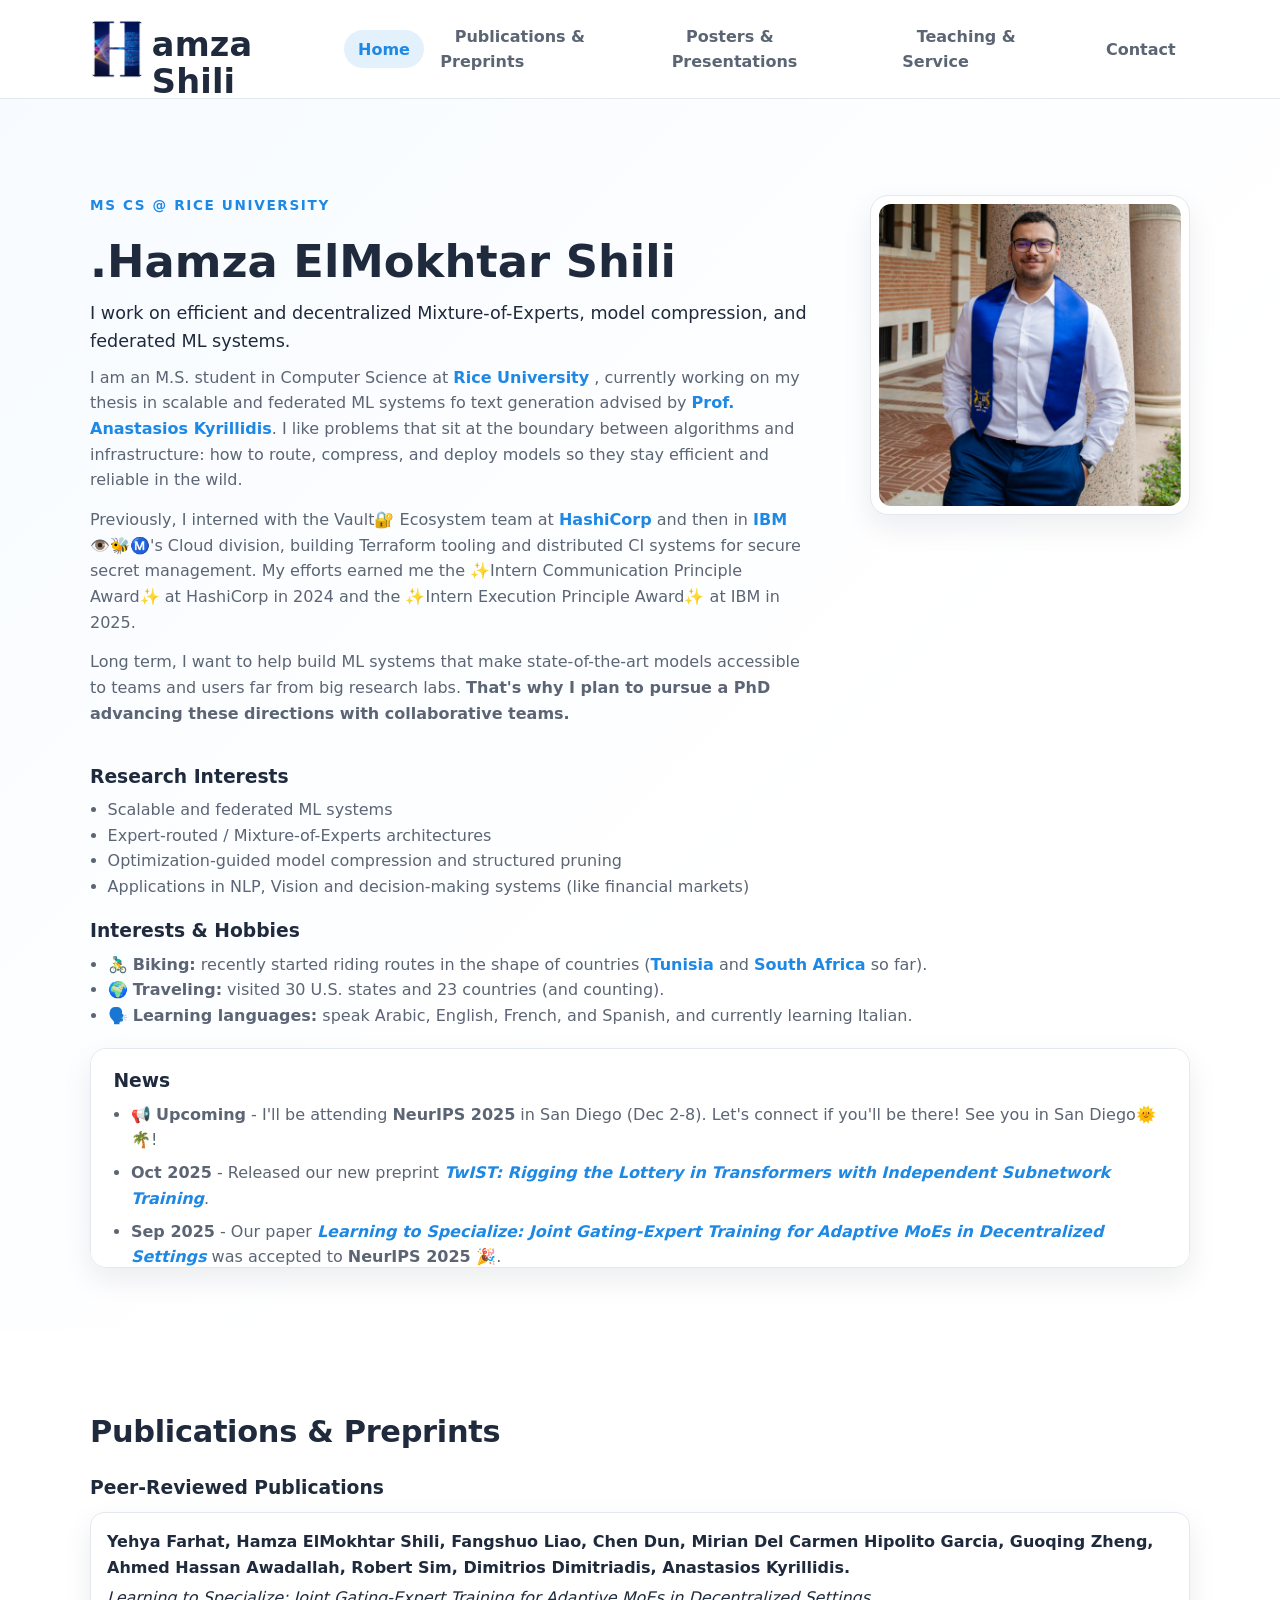
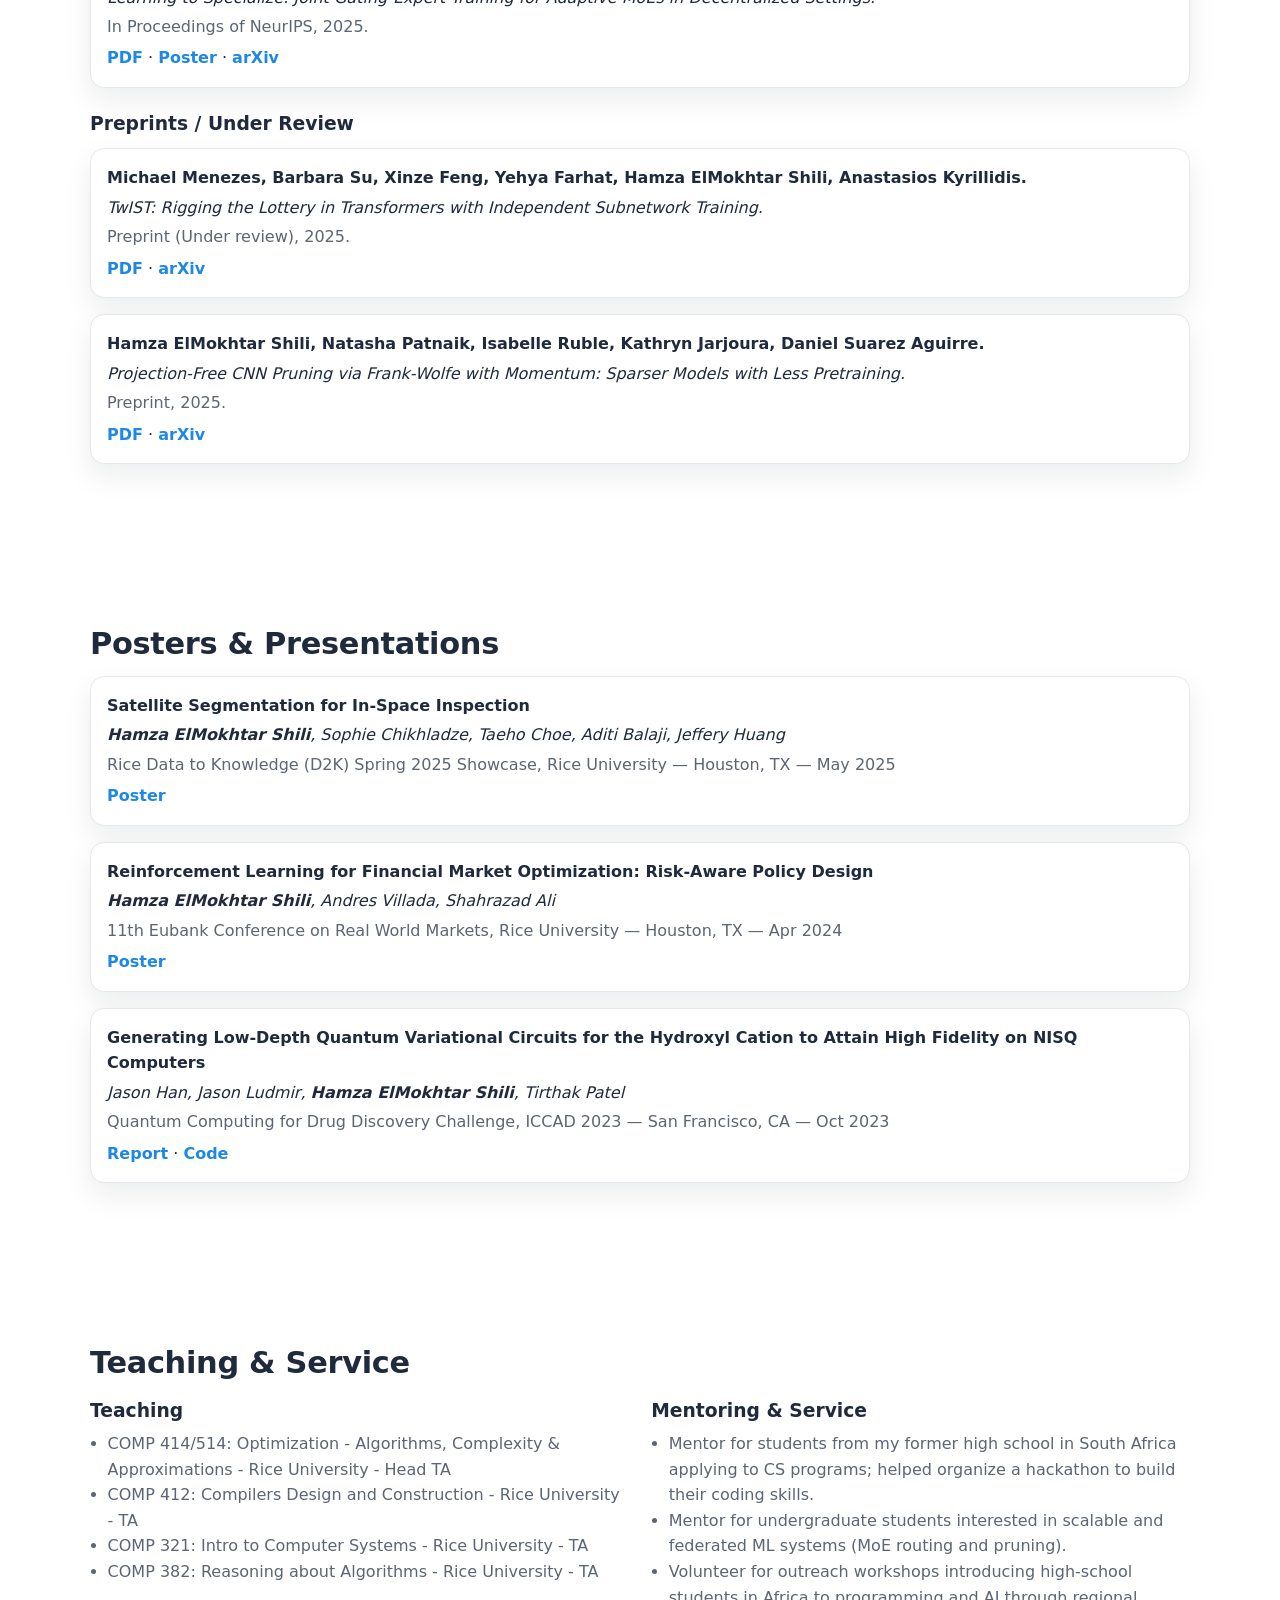
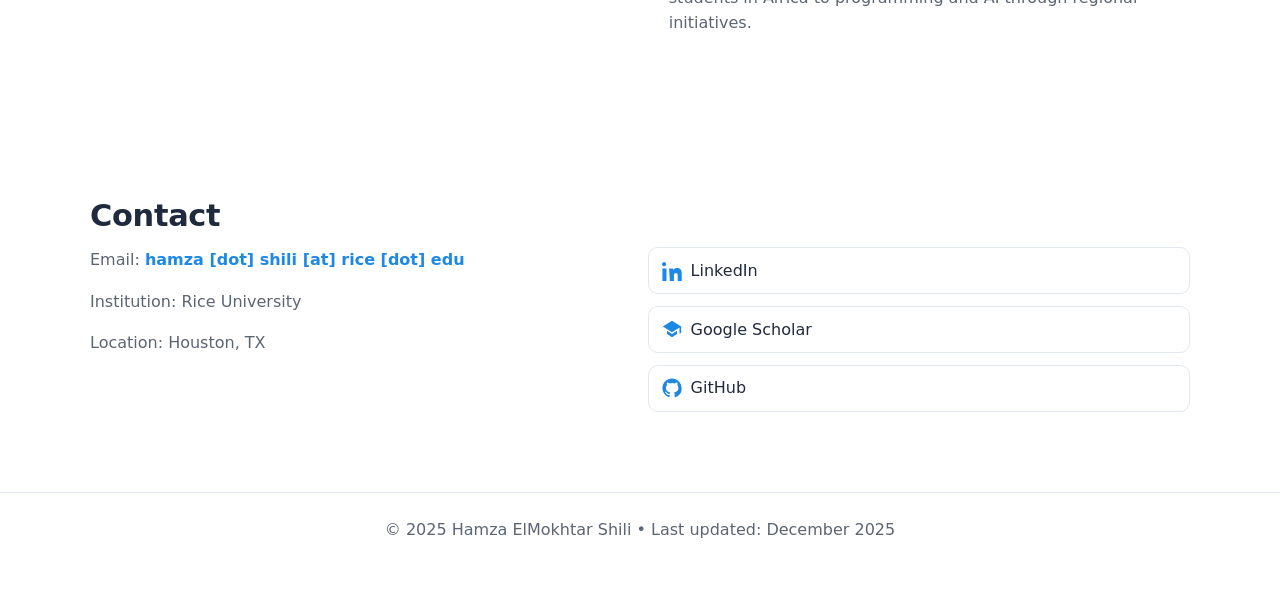
==== commit f286f036: "add paper arxiv link" ====
--- a/index.html
+++ b/index.html
@@ -89,13 +89,13 @@
           <div class="info-box news-box">
             <h3>News</h3>
             <ul class="news-list">
-              <li>📢 <strong>Upcoming</strong> – I'll be attending <strong>NeurIPS 2025</strong> in San Diego (Dec 2–8). Let’s connect if you’ll be there! See you in San Diego🌞🌴!</li>
-              <li><strong>Oct 2025</strong> – Released our new preprint <a href="https://arxiv.org/abs/2511.03983" class="text-link" target="_blank"><em>TwIST: Rigging the Lottery in Transformers with Independent Subnetwork Training</em></a>.</li>
-              <li><strong>Sep 2025</strong> – Our paper <a href="https://openreview.net/forum?id=3FBByWp6GL" class="text-link" target="_blank"><em>Learning to Specialize: Joint Gating–Expert Training for Adaptive MoEs in Decentralized Settings</em></a> was accepted to <strong>NeurIPS 2025 🎉</strong>.</li>
-              <li><strong>Sep 2025</strong> – Accepted to the <strong>MENA ML 2026 Winter School</strong> (acceptance rate 13%)🎉 to present my work on federated Mixture-of-Experts for test summarization.</li>
-              <li><strong>Aug 2025</strong> – Concluded my software engineering internship in IBM’s Cloud division (Vault / HashiCorp acquisition).</li>
-              <li><strong>May 2025</strong> – Graduated from Rice University with a B.S. in Computer Science🎉 and started my thesis-based M.S. in Computer Science at Rice.</li>
-              <li><strong>May 2025</strong> – Wrapped up my internship with the Vault Ecosystem team at HashiCorp.</li>
+              <li>📢 <strong>Upcoming</strong> - I'll be attending <strong>NeurIPS 2025</strong> in San Diego (Dec 2-8). Let's connect if you'll be there! See you in San Diego🌞🌴!</li>
+              <li><strong>Oct 2025</strong> - Released our new preprint <a href="https://arxiv.org/abs/2511.03983" class="text-link" target="_blank"><em>TwIST: Rigging the Lottery in Transformers with Independent Subnetwork Training</em></a>.</li>
+              <li><strong>Sep 2025</strong> - Our paper <a href="https://openreview.net/forum?id=3FBByWp6GL" class="text-link" target="_blank"><em>Learning to Specialize: Joint Gating-Expert Training for Adaptive MoEs in Decentralized Settings</em></a> was accepted to <strong>NeurIPS 2025 🎉</strong>.</li>
+              <li><strong>Sep 2025</strong> - Accepted to the <strong>MENA ML 2026 Winter School</strong> (acceptance rate 13%)🎉 to present my work on federated Mixture-of-Experts for test summarization.</li>
+              <li><strong>Aug 2025</strong> - Concluded my software engineering internship in IBM's Cloud division (Vault / HashiCorp acquisition).</li>
+              <li><strong>May 2025</strong> - Graduated from Rice University with a B.S. in Computer Science🎉 and started my thesis-based M.S. in Computer Science at Rice.</li>
+              <li><strong>May 2025</strong> - Wrapped up my internship with the Vault Ecosystem team at HashiCorp.</li>
             </ul>
           </div>
         </div>
@@ -129,7 +129,7 @@
               <span class="authors"><strong>Hamza ElMokhtar Shili</strong>, Natasha Patnaik, Isabelle Ruble, Kathryn Jarjoura, Daniel Suarez Aguirre.</span>
               <span class="title"><em>Projection-Free CNN Pruning via Frank-Wolfe with Momentum: Sparser Models with Less Pretraining.</em></span>
               <span class="venue">Preprint, 2025.</span>
-              <span class="links"><a href="/papers/FW_CNN_pruning.pdf" class="text-link" target="_blank">PDF</a> · <a href="#" class="text-link" target="_blank">arXiv</a> </span>
+              <span class="links"><a href="/papers/FW_CNN_pruning.pdf" class="text-link" target="_blank">PDF</a> · <a href="https://arxiv.org/abs/2512.01147" class="text-link" target="_blank">arXiv</a> </span>
             </li>
           </ul>
         </div>
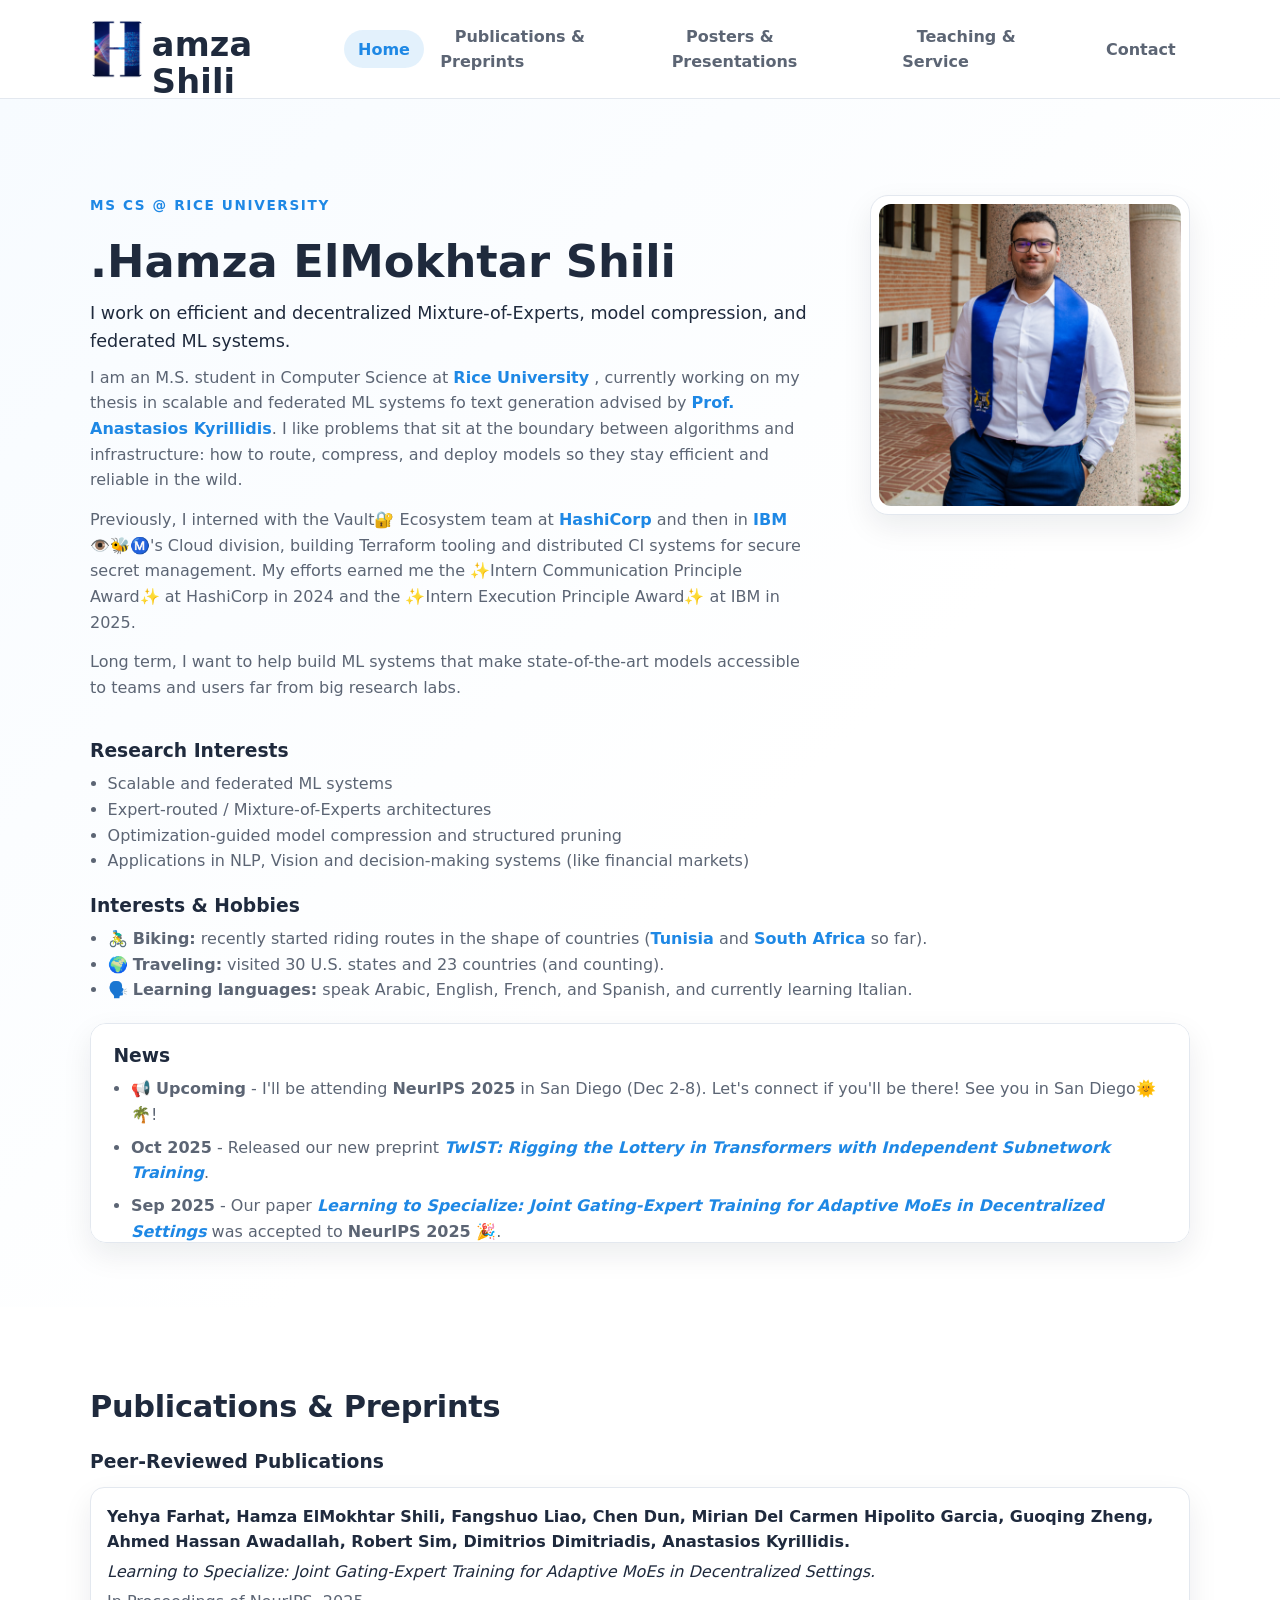
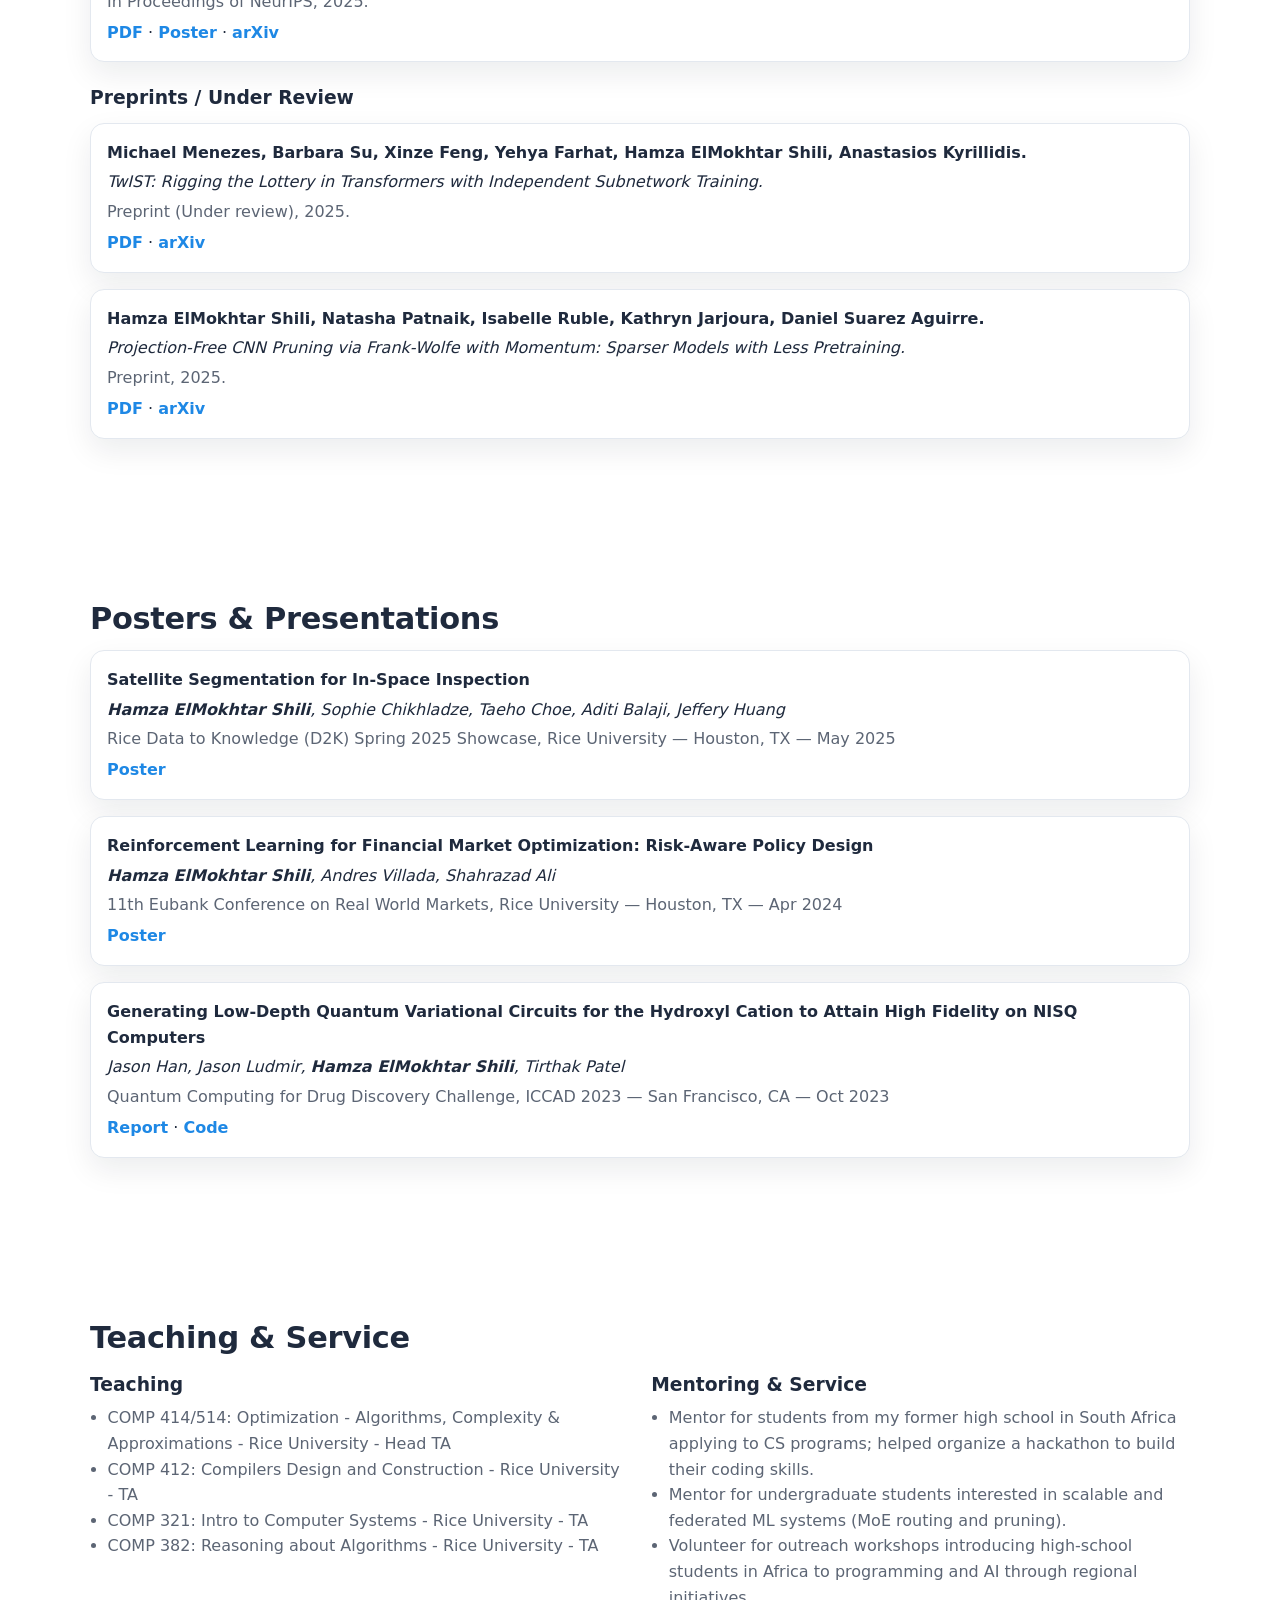
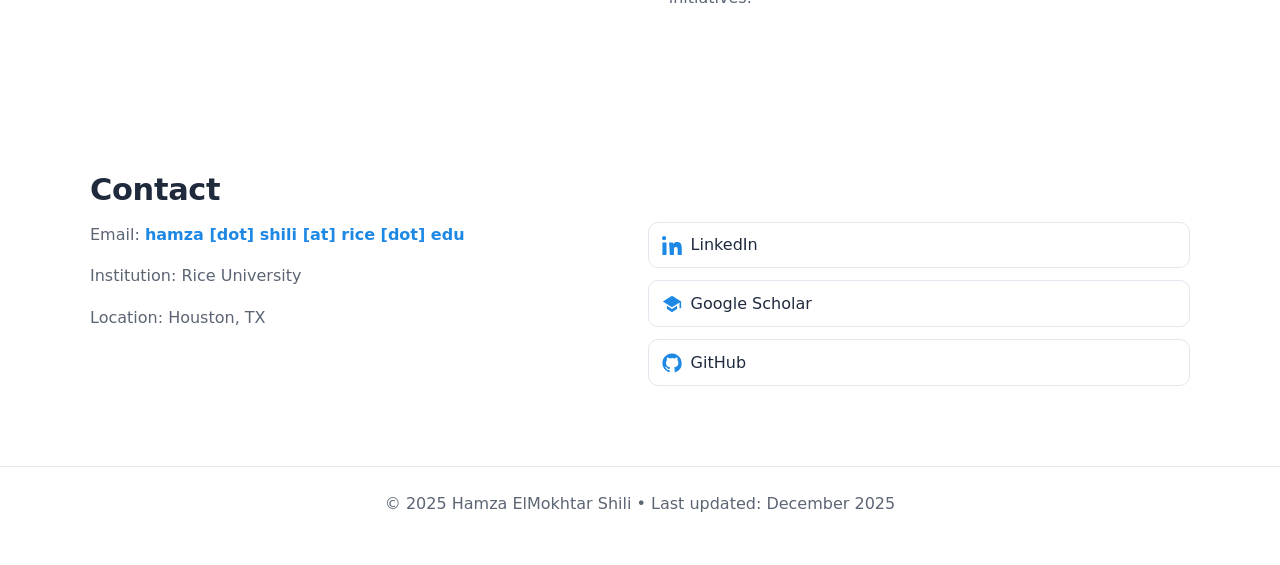
==== commit caf2cfd1: "remove phd line" ====
--- a/index.html
+++ b/index.html
@@ -58,7 +58,8 @@
                 Cloud division, building Terraform tooling and distributed CI systems for secure secret management. My efforts earned me the ✨Intern Communication Principle Award✨ at HashiCorp in 2024 and the ✨Intern Execution Principle Award✨ at IBM in 2025. 
               </p>
                <p class="bio"> 
-                Long term, I want to help build ML systems that make state-of-the-art models accessible to teams and users far from big research labs. <strong>That's why I plan to pursue a PhD advancing these directions with collaborative teams.</strong>
+                Long term, I want to help build ML systems that make state-of-the-art models accessible to teams and users far from big research labs. 
+                <!-- <strong>That's why I plan to pursue a PhD advancing these directions with collaborative teams.</strong> -->
               </p>
             </div>
             <div class="headshot-frame headshot-small">
